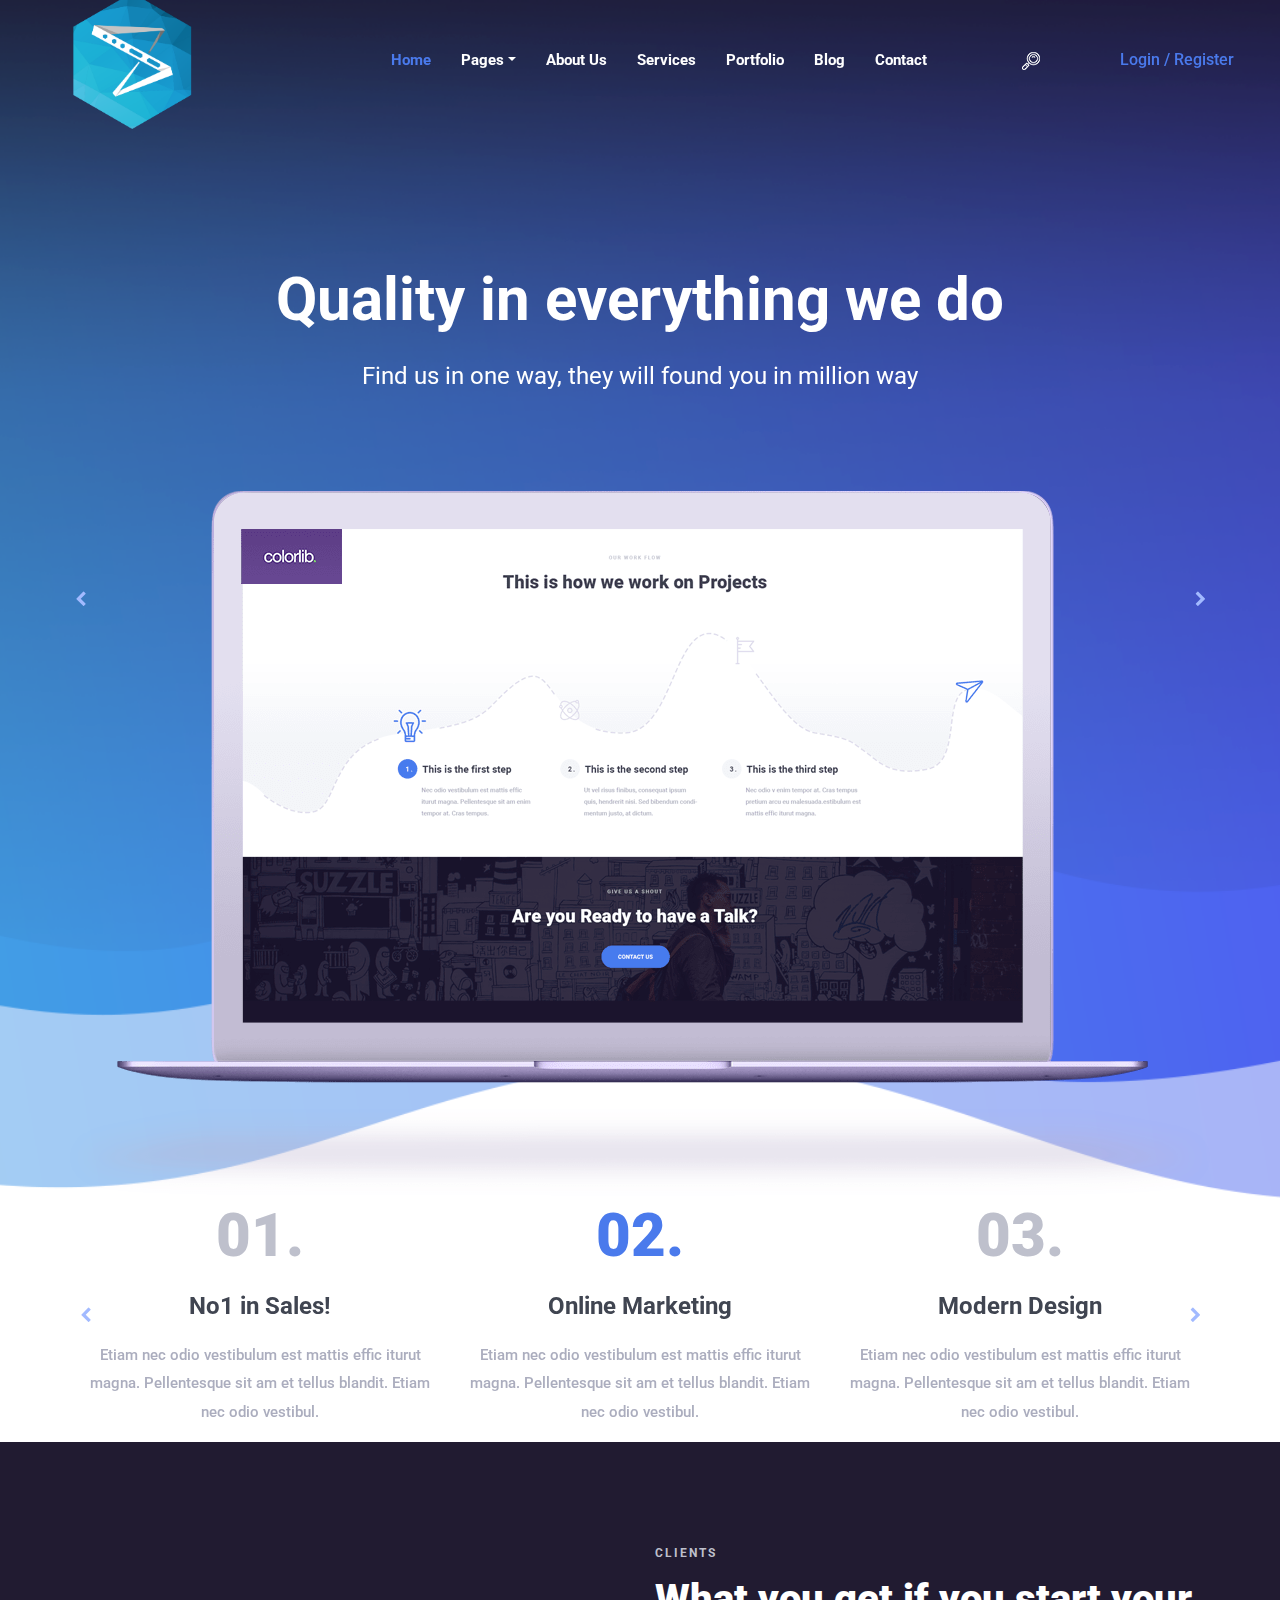
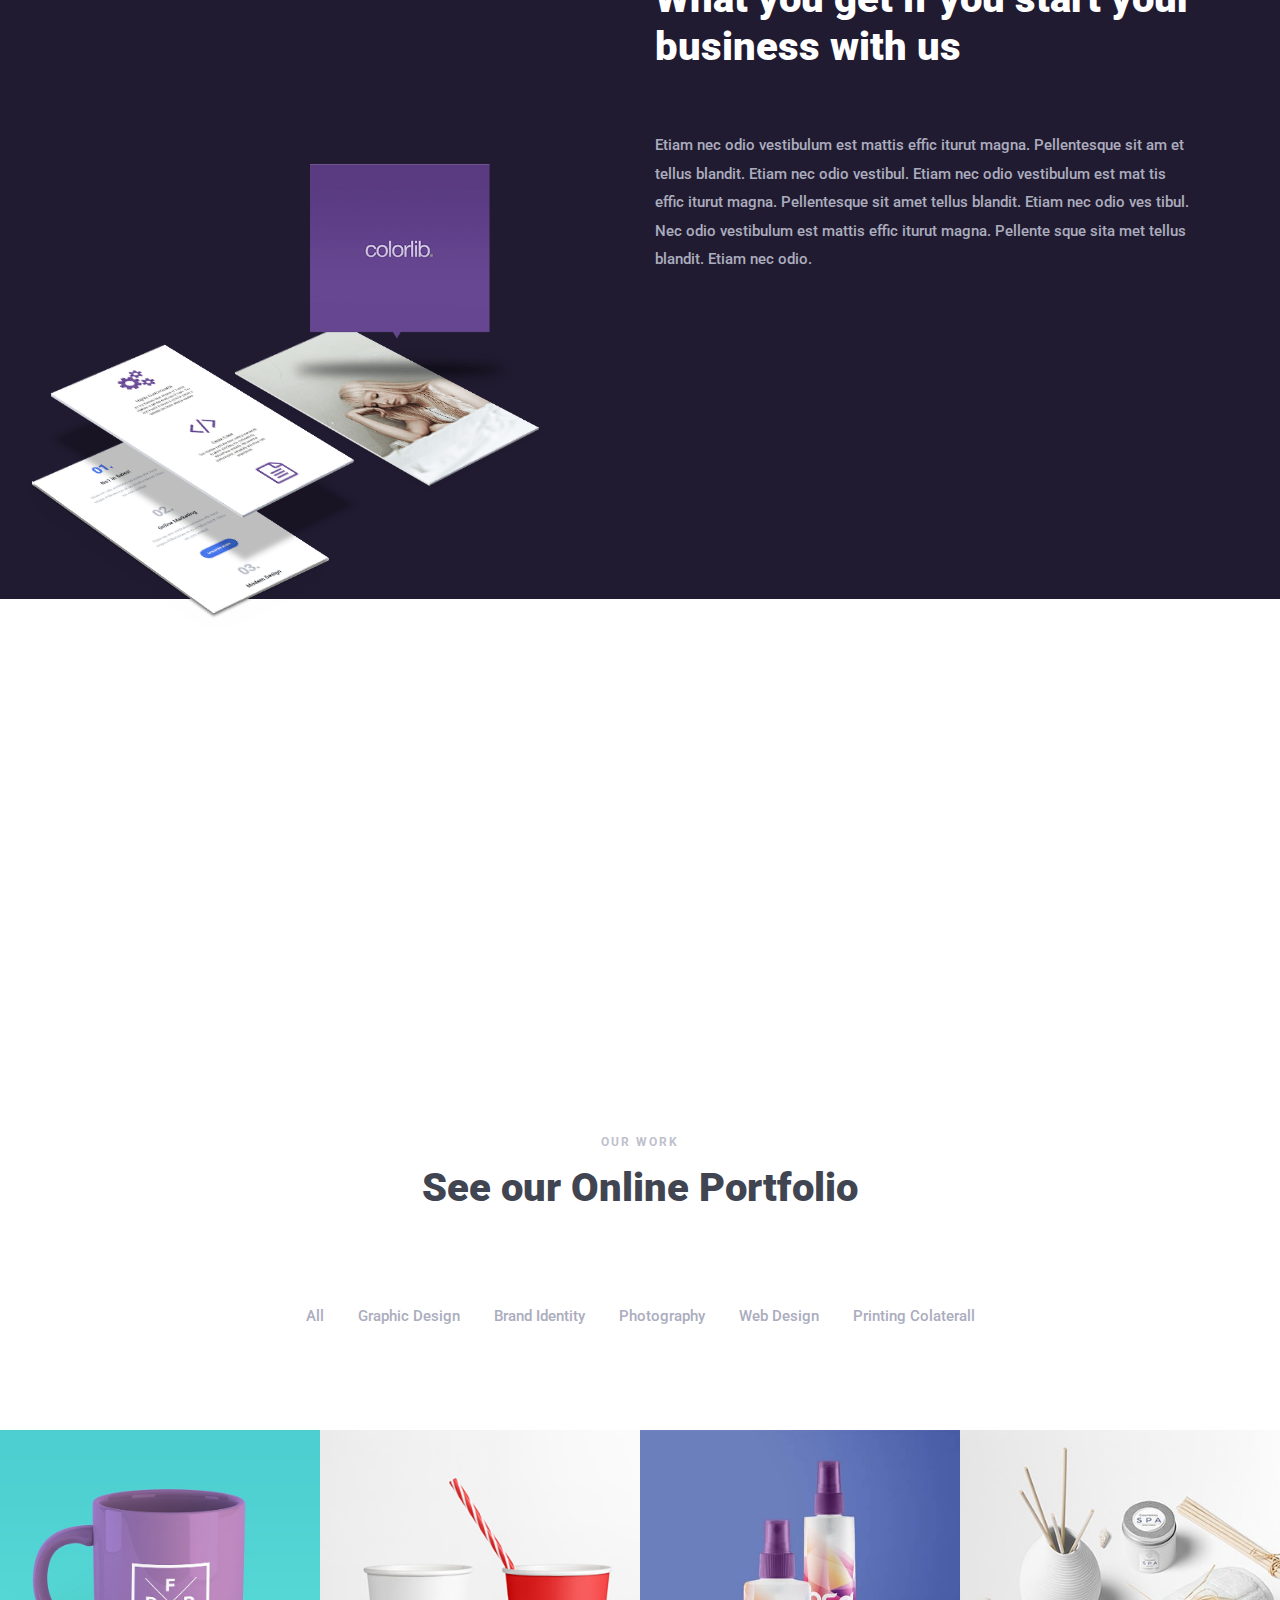
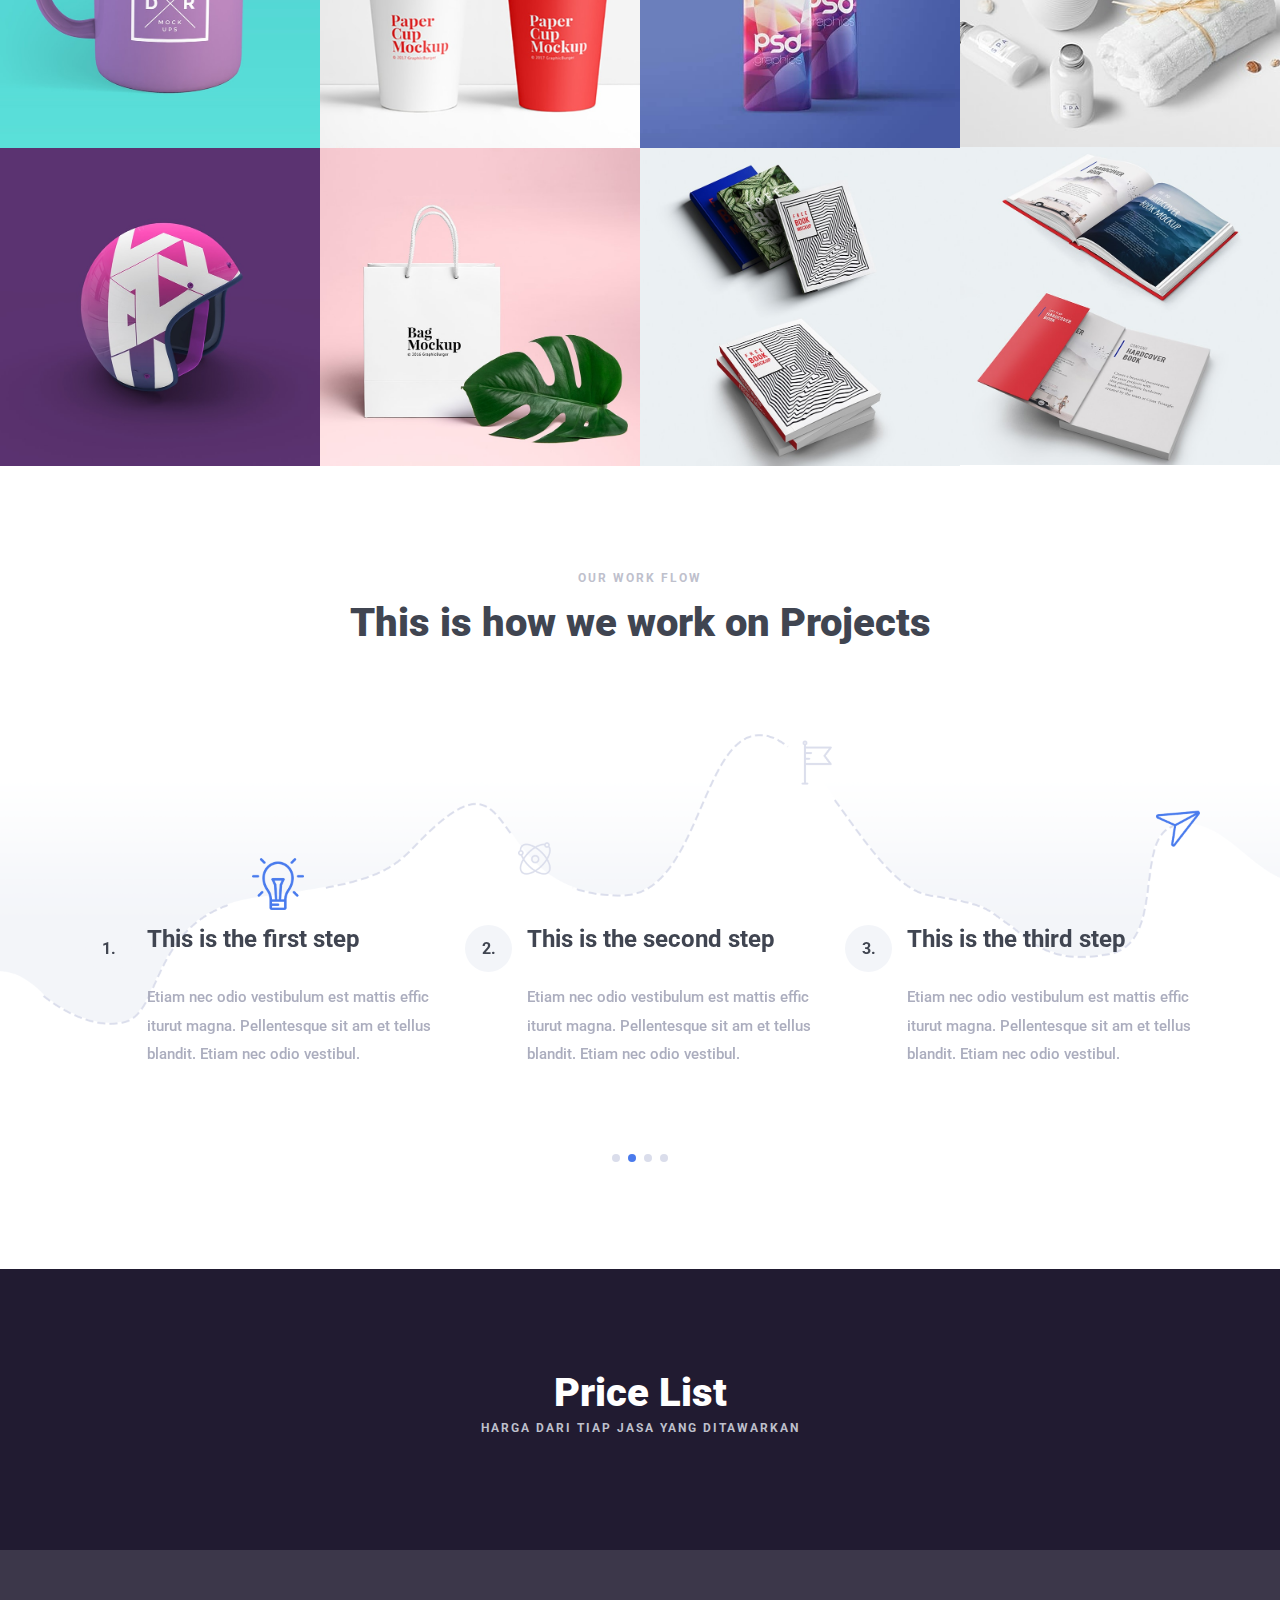
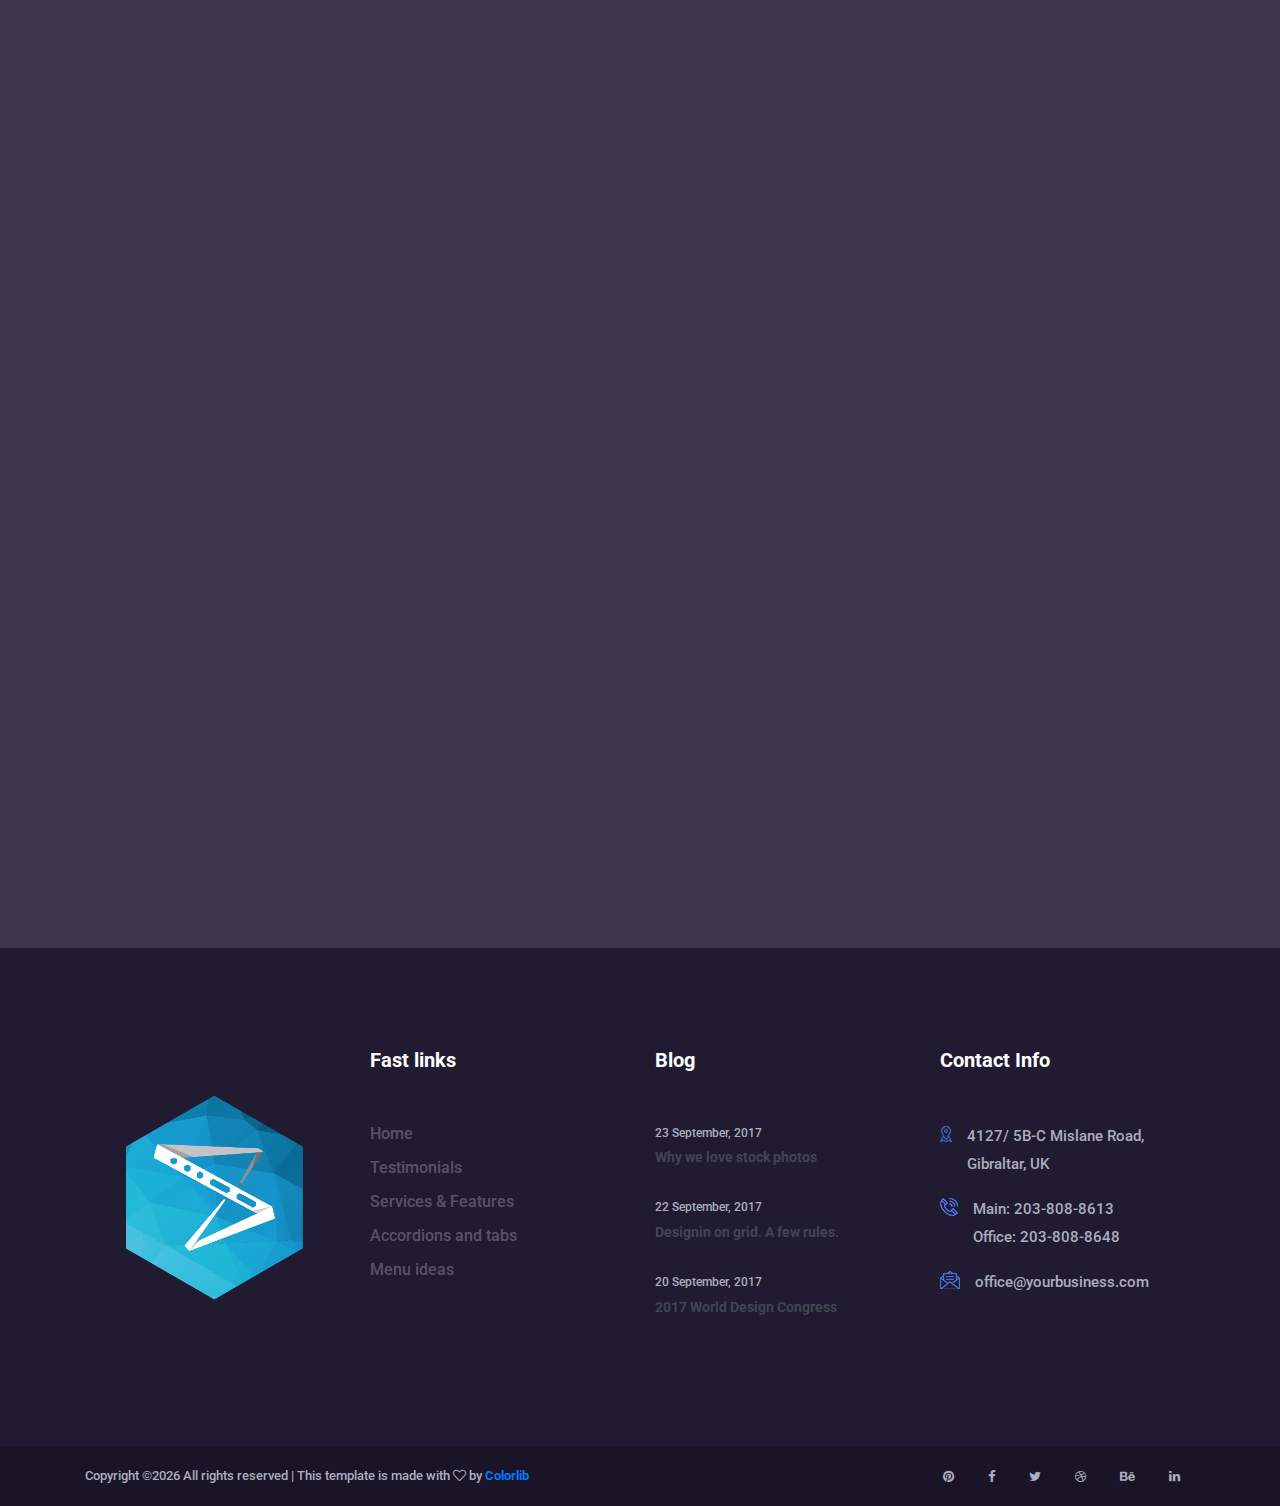
==== index.html @ 447484e6 "tambah gambar team" ====
<!DOCTYPE html>
<html lang="en">

<head>
    <meta charset="UTF-8">
    <meta name="description" content="">
    <meta http-equiv="X-UA-Compatible" content="IE=edge">
    <meta name="viewport" content="width=device-width, initial-scale=1, shrink-to-fit=no">
    <!-- The above 4 meta tags *must* come first in the head; any other head content must come *after* these tags -->

    <!-- Title -->
    <title>BB37 Digital Marketing Agency | Home</title>

    <!-- Favicon -->
    <link rel="icon" href="img/core-img/favicon.png">

    <!-- Core Stylesheet -->
    <link href="style.css" rel="stylesheet">

    <!-- Responsive CSS -->
    <link href="css/responsive.css" rel="stylesheet">

</head>

<body>
    <!-- ***** Preloader Start ***** -->
    <div id="preloader">
        <div class="mosh-preloader"></div>
    </div>

    <!-- ***** Header Area Start ***** -->
    <header class="header_area clearfix">
        <div class="container-fluid h-100">
            <div class="row h-100">
                <!-- Menu Area Start -->
                <div class="col-12 h-100">
                    <div class="menu_area h-100">
                        <nav class="navbar h-100 navbar-expand-lg align-items-center">
                            <!-- Logo -->
                            <a class="navbar-brand" href="index.html"><img src="img/core-img/logo.png" alt="logo" width=170px></a>

                            <!-- Menu Area -->
                            <button class="navbar-toggler" type="button" data-toggle="collapse" data-target="#mosh-navbar" aria-controls="mosh-navbar" aria-expanded="false" aria-label="Toggle navigation"><span class="navbar-toggler-icon"></span></button>

                            <div class="collapse navbar-collapse justify-content-end" id="mosh-navbar">
                                <ul class="navbar-nav animated" id="nav">
                                    <li class="nav-item active"><a class="nav-link" href="index.html">Home</a></li>
                                    <li class="nav-item dropdown">
                                        <a class="nav-link dropdown-toggle" href="#" id="moshDropdown" role="button" data-toggle="dropdown" aria-haspopup="true" aria-expanded="false">Pages</a>
                                        <div class="dropdown-menu" aria-labelledby="moshDropdown">
                                            <a class="dropdown-item" href="index.html">Home</a>
                                            <a class="dropdown-item" href="about.html">About Us</a>
                                            <a class="dropdown-item" href="services.html">Services</a>
                                            <a class="dropdown-item" href="portfolio.html">Portfolio</a>
                                            <a class="dropdown-item" href="blog.html">Blog</a>
                                            <a class="dropdown-item" href="contact.html">Contact</a>
                                            <div class="dropdown-divider"></div>
                                            <a class="dropdown-item" href="elements.html">Elements</a>
                                        </div>
                                    </li>
                                    <li class="nav-item"><a class="nav-link" href="about.html">About Us</a></li>
                                    <li class="nav-item"><a class="nav-link" href="services.html">Services</a></li>
                                    <li class="nav-item"><a class="nav-link" href="portfolio.html">Portfolio</a></li>
                                    <li class="nav-item"><a class="nav-link" href="blog.html">Blog</a></li>
                                    <li class="nav-item"><a class="nav-link" href="contact.html">Contact</a></li>
                                </ul>
                                <!-- Search Form Area Start -->
                                <div class="search-form-area animated">
                                    <form action="#" method="post">
                                        <input type="search" name="search" id="search" placeholder="Type keywords &amp; hit enter">
                                        <button type="submit" class="d-none"><img src="img/core-img/search-icon.png" alt="Search"></button>
                                    </form>
                                </div>
                                <!-- Search btn -->
                                <div class="search-button">
                                    <a href="#" id="search-btn"><img src="img/core-img/search-icon.png" alt="Search"></a>
                                </div>
                                <!-- Login/Register btn -->
                                <div class="login-register-btn">
                                    <a href="#">Login</a>
                                    <a href="#">/ Register</a>
                                </div>
                            </div>
                        </nav>
                    </div>
                </div>
            </div>
        </div>
    </header>
    <!-- ***** Header Area End ***** -->

    <!-- ***** Welcome Area Start ***** -->
    <section class="welcome_area clearfix" id="home" style="background-image: url(img/bg-img/welcome-bg.png)">
        <div class="hero-slides owl-carousel">
            <!-- Single Hero Slides -->
            <div class="single-hero-slide d-flex align-items-end justify-content-center">
                <div class="hero-slide-content text-center">
                    <h2>Quality in everything we do</h2>
                    <h4>Find us in one way, they will found you in million way</h4>
                    <img class="slide-img" src="img/bg-img/device.png" alt="">
                </div>
            </div>
            <!-- Single Hero Slides -->
            <div class="single-hero-slide d-flex align-items-end justify-content-center">
                <div class="hero-slide-content text-center">
                    <h2>Solusi Digital Marketing Anda</h2>
                    <h4>Percayakan Digital Marketing Anda Kepada Kami</h4>
                    <img class="slide-img" src="img/bg-img/device.png" alt="">
                </div>
            </div>
        </div>
    </section>
    <!-- ***** Welcome Area End ***** -->

    <!-- ***** Service Area Start ***** -->
    <section class="mosh-service-area clearfix">
        <div class="container">
            <div class="row">
                <div class="col-12">
                    <div class="mosh-service-slides owl-carousel">
                        <!-- Single Service Area -->
                        <div class="single-service-area text-center">
                            <h2>01. </h2>
                            <h4>No1 in Sales!</h4>
                            <p>Etiam nec odio vestibulum est mattis effic iturut magna. Pellentesque sit am et tellus blandit. Etiam nec odio vestibul.</p>
                        </div>
                        <!-- Single Service Area -->
                        <div class="single-service-area text-center">
                            <h2>02.</h2>
                            <h4>Online Marketing</h4>
                            <p>Etiam nec odio vestibulum est mattis effic iturut magna. Pellentesque sit am et tellus blandit. Etiam nec odio vestibul.</p>
                        </div>
                        <!-- Single Service Area -->
                        <div class="single-service-area text-center">
                            <h2>03.</h2>
                            <h4>Modern Design</h4>
                            <p>Etiam nec odio vestibulum est mattis effic iturut magna. Pellentesque sit am et tellus blandit. Etiam nec odio vestibul.</p>
                        </div>
                        <!-- Single Service Area -->
                        <div class="single-service-area text-center">
                            <h2>04.</h2>
                            <h4>No1 in Sales!</h4>
                            <p>Etiam nec odio vestibulum est mattis effic iturut magna. Pellentesque sit am et tellus blandit. Etiam nec odio vestibul.</p>
                        </div>
                        <!-- Single Service Area -->
                        <div class="single-service-area text-center">
                            <h2>05.</h2>
                            <h4>Online Marketing</h4>
                            <p>Etiam nec odio vestibulum est mattis effic iturut magna. Pellentesque sit am et tellus blandit. Etiam nec odio vestibul.</p>
                        </div>
                        <!-- Single Service Area -->
                        <div class="single-service-area text-center">
                            <h2>06.</h2>
                            <h4>Modern Design</h4>
                            <p>Etiam nec odio vestibulum est mattis effic iturut magna. Pellentesque sit am et tellus blandit. Etiam nec odio vestibul.</p>
                        </div>
                    </div>
                </div>
            </div>
        </div>
    </section>
    <!-- ***** Service Area End ***** -->

   
    <!-- ***** Features Area Start ***** -->
    <section class="mosh-features-area section_padding_100 clearfix">
        <div class="container">
            <div class="row justify-content-end">
                <div class="col-12 col-md-6">
                    <div class="section-heading">
                        <p>clients</p>
                        <h2>What you get if you start your business with us</h2>
                    </div>
                    <div class="features-content">
                        <p>Etiam nec odio vestibulum est mattis effic iturut magna. Pellentesque sit am et tellus blandit. Etiam nec odio vestibul. Etiam nec odio vestibulum est mat tis effic iturut magna. Pellentesque sit amet tellus blandit. Etiam nec odio ves tibul. Nec odio vestibulum est mattis effic iturut magna. Pellente sque sita met tellus blandit. Etiam nec odio.</p>
                        <!-- Progress Bar Content Area -->
                        <div class="features-progress-bar mt-50">
                            <!-- Single Progress Bar -->
                            <div class="single_progress_bar mb-15 wow fadeInUp" data-wow-delay="0.2s">
                                <p>Development</p>
                                <div id="bar1" class="barfiller">
                                    <div class="tipWrap">
                                        <span class="tip"></span>
                                    </div>
                                    <span class="fill" data-percentage="70"></span>
                                </div>
                            </div>
                            <!-- Single Progress Bar -->
                            <div class="single_progress_bar mb-15 wow fadeInUp" data-wow-delay="0.4s">
                                <p>Design</p>
                                <div id="bar2" class="barfiller">
                                    <div class="tipWrap">
                                        <span class="tip"></span>
                                    </div>
                                    <span class="fill" data-percentage="90"></span>
                                </div>
                            </div>
                            <!-- Single Progress Bar -->
                            <div class="single_progress_bar mb-15 wow fadeInUp" data-wow-delay="0.6s">
                                <p>SEO</p>
                                <div id="bar3" class="barfiller">
                                    <div class="tipWrap">
                                        <span class="tip"></span>
                                    </div>
                                    <span class="fill" data-percentage="55"></span>
                                </div>
                            </div>
                        </div>
                    </div>
                </div>
            </div>
        </div>
        <!-- Feature Thumb -->
        <div class="features-img">
            <img src="img/bg-img/features.png" alt="">
        </div>
    </section>
    <!-- ***** Feature Area End ***** -->

    <!-- ***** Service Area Start ***** -->
    <section class="mosh-more-services-area d-sm-flex clearfix">
        <div class="single-more-service-area">
            <div class="more-service-content text-center wow fadeInUp" data-wow-delay=".1s">
                <img src="img/core-img/trophy.png" alt="">
                <h4>No1 in Sales!</h4>
                <p>Nec odio vestibulum est mattis effic iturut magna. Pellentesque sit am.</p>
            </div>
        </div>
        <div class="single-more-service-area">
            <div class="more-service-content text-center wow fadeInUp" data-wow-delay=".4s">
                <img src="img/core-img/edit.png" alt="">
                <h4>Documentation inside</h4>
                <p>Tiam nec odio vestibulum est mattis effic iturut magna. Pellentesque sit am.</p>
            </div>
        </div>
        <div class="single-more-service-area">
            <div class="more-service-content text-center wow fadeInUp" data-wow-delay=".7s">
                <img src="img/core-img/video-camera.png" alt="">
                <h4>Modern Design</h4>
                <p>Etiam nec odio vestibulum est mattis effic iturut magna. Pellentesque sit am.</p>
            </div>
        </div>
        <div class="single-more-service-area">
            <div class="more-service-content text-center wow fadeInUp" data-wow-delay="1s">
                <img src="img/core-img/presentation.png" alt="">
                <h4>Marketing Strategist</h4>
                <p>Etiam nec odio vestibulum est mattis effic iturut magna. Pellentesque sit am.</p>
            </div>
        </div>
    </section>
    <!-- ***** Service Area End ***** -->

    <!-- ***** Portfolio Area Start ***** -->
    <section class="mosh-portfolio-area section_padding_100_0 clearfix">
        <div class="container">
            <div class="row">
                <div class="col-12">
                    <div class="section-heading text-center">
                        <p>Our Work</p>
                        <h2>See our Online Portfolio</h2>
                    </div>
                </div>
            </div>
        </div>

        <div class="mosh-projects-menu">
            <div class="text-center portfolio-menu">
                <p class="active" data-filter="*">All</p>
                <p data-filter=".gd">Graphic Design</p>
                <p data-filter=".bi">Brand Identity</p>
                <p data-filter=".pho">Photography</p>
                <p data-filter=".wd">Web Design</p>
                <p data-filter=".pc">Printing Colaterall</p>
            </div>
        </div>

        <div class="mosh-portfolio">
            <!-- Single gallery Item Start -->
            <div class="single_gallery_item gd">
                <img src="img/portfolio-img/1.jpg" alt="">
                <div class="gallery-hover-overlay d-flex align-items-center justify-content-center">
                    <div class="port-hover-text text-center">
                        <h4>DFR Corp. Branding</h4>
                        <a href="#">Brand Identity</a>
                    </div>
                </div>
            </div>
            <!-- Single gallery Item Start -->
            <div class="single_gallery_item bi">
                <img src="img/portfolio-img/2.jpg" alt="">
                <div class="gallery-hover-overlay d-flex align-items-center justify-content-center">
                    <div class="port-hover-text text-center">
                        <h4>DFR Corp. Branding</h4>
                        <a href="#">Brand Identity</a>
                    </div>
                </div>
            </div>
            <!-- Single gallery Item Start -->
            <div class="single_gallery_item gd bi">
                <img src="img/portfolio-img/3.jpg" alt="">
                <div class="gallery-hover-overlay d-flex align-items-center justify-content-center">
                    <div class="port-hover-text text-center">
                        <h4>DFR Corp. Branding</h4>
                        <a href="#">Brand Identity</a>
                    </div>
                </div>
            </div>
            <!-- Single gallery Item Start -->
            <div class="single_gallery_item pho">
                <img src="img/portfolio-img/4.jpg" alt="">
                <div class="gallery-hover-overlay d-flex align-items-center justify-content-center">
                    <div class="port-hover-text text-center">
                        <h4>DFR Corp. Branding</h4>
                        <a href="#">Brand Identity</a>
                    </div>
                </div>
            </div>
            <!-- Single gallery Item Start -->
            <div class="single_gallery_item pho">
                <img src="img/portfolio-img/5.jpg" alt="">
                <div class="gallery-hover-overlay d-flex align-items-center justify-content-center">
                    <div class="port-hover-text text-center">
                        <h4>DFR Corp. Branding</h4>
                        <a href="#">Brand Identity</a>
                    </div>
                </div>  
            </div>
            <!-- Single gallery Item Start -->
            <div class="single_gallery_item wd pc">
                <img src="img/portfolio-img/6.jpg" alt="">
                <div class="gallery-hover-overlay d-flex align-items-center justify-content-center">
                    <div class="port-hover-text text-center">
                        <h4>DFR Corp. Branding</h4>
                        <a href="#">Brand Identity</a>
                    </div>
                </div>
            </div>
            <!-- Single gallery Item Start -->
            <div class="single_gallery_item wd">
                <img src="img/portfolio-img/7.jpg" alt="">
                <div class="gallery-hover-overlay d-flex align-items-center justify-content-center">
                    <div class="port-hover-text text-center">
                        <h4>DFR Corp. Branding</h4>
                        <a href="#">Brand Identity</a>
                    </div>
                </div>
            </div>
            <!-- Single gallery Item Start -->
            <div class="single_gallery_item pc">
                <img src="img/portfolio-img/8.jpg" alt="">
                <div class="gallery-hover-overlay d-flex align-items-center justify-content-center">
                    <div class="port-hover-text text-center">
                        <h4>DFR Corp. Branding</h4>
                        <a href="#">Brand Identity</a>
                    </div>
                </div>
            </div>
        </div>
    </section>
    <!-- ***** Portfolio Area End ***** -->

    <!-- ***** Workflow Area Start ***** -->
    <section class="mosh-workflow-area section_padding_100_0 clearfix">
        <div class="container">
            <div class="row">
                <div class="col-12">
                    <div class="section-heading text-center mb-0">
                        <p>Our Work Flow</p>
                        <h2>This is how we work on Projects</h2>
                    </div>
                </div>
                
            </div>
        </div>

        <div class="workflow-img">
            <img src="img/core-img/work-progress.png" alt="">
        </div>

        <div class="workflow-slides-area">
            <div class="container">
                <div class="row">
                    <div class="col-12">
                        <div class="mosh-workflow-slides owl-carousel">
                            <!-- Single Service Area -->
                            <div class="single-workflow-area d-flex">
                                <h2>1.</h2>
                                <div class="workflow-content ml-15">
                                    <h4>This is the first step</h4>
                                    <p>Etiam nec odio vestibulum est mattis effic iturut magna. Pellentesque sit am et tellus blandit. Etiam nec odio vestibul.</p>
                                </div>
                            </div>
                            <!-- Single Service Area -->
                            <div class="single-workflow-area d-flex">
                                <h2>2.</h2>
                                <div class="workflow-content ml-15">
                                    <h4>This is the second step</h4>
                                    <p>Etiam nec odio vestibulum est mattis effic iturut magna. Pellentesque sit am et tellus blandit. Etiam nec odio vestibul.</p>
                                </div>
                            </div>
                            <!-- Single Service Area -->
                            <div class="single-workflow-area d-flex">
                                <h2>3.</h2>
                                <div class="workflow-content ml-15">
                                    <h4>This is the third step</h4>
                                    <p>Etiam nec odio vestibulum est mattis effic iturut magna. Pellentesque sit am et tellus blandit. Etiam nec odio vestibul.</p>
                                </div>
                            </div>
                            <!-- Single Service Area -->
                            <div class="single-workflow-area d-flex">
                                <h2>4.</h2>
                                <div class="workflow-content ml-15">
                                    <h4>This is the fourth step</h4>
                                    <p>Etiam nec odio vestibulum est mattis effic iturut magna. Pellentesque sit am et tellus blandit. Etiam nec odio vestibul.</p>
                                </div>
                            </div>
                        </div>
                    </div>
                </div>
            </div>
        </div>
    </section>
    <!-- ***** Service Area End ***** -->

    <!-- ***** Price Area Start ***** -->
    <section class="mosh-features-area section_padding_100 clearfix">
        <div class="container">
            <div class="row">
                <div class="col-12">
                    <div class="section-heading text-center mb-0">
                        <h2>Price List</h2>
                        <p>Harga Dari Tiap Jasa Yang Ditawarkan</p>
                    </div>
                </div>
            </div>
        </div>


        
    </section>
    <!-- ***** Service Area End ***** -->

    <!-- ***** CTA Area Start ***** -->
    <section class="mosh-call-to-action-area bg-img bg-overlay section_padding_100" style="background-image: url(img/bg-img/cta.jpg);">
        <div class="container">
            <div class="row">
                <div class="col-12">
                    <div class="cta-content text-center wow fadeIn" data-wow-delay="0.5s">
                        <br>
                        <div class="features-content">
                            <section class="mosh-team-area section_padding_100">
                                <div class="container">
                                    <div class="row justify-content-center">
                                        <div class="col-12 col-md-10">
                                            <div class="section-heading text-center">                                                
                                                <h2>Meet Our Incredible Team</h2>
                                                <br>
                                                <br>
                                            </div>
                                        </div>
                                    </div>
                        
                                    <div class="row">
                                        <div class="col-12">
                                            <div class="mosh-team-slides owl-carousel">
                                                <!-- Single Team Slide -->
                                                <div class="single-team-slide text-center">
                                                    <!-- Thumbnail -->
                                                    <div class="team-thumbnail">
                                                        <img src="img/bg-img/muss.png" alt="">
                                                    </div>
                                                    <!-- Meta Info -->
                                                    <div class="team-meta-info">
                                                        <h4>Rizky Anugrah</h4>
                                                        <span>CEO Company</span>
                                                        <p>Jembut 1</p>
                                                    </div>
                                                    <!-- Social Info -->
                                                    <div class="team-social-info">
                                                        <a href="#"><i class="fa fa-pinterest" aria-hidden="true"></i></a>
                                                        <a href="#"><i class="fa fa-facebook" aria-hidden="true"></i></a>
                                                        <a href="#"><i class="fa fa-twitter" aria-hidden="true"></i></a>
                                                        <a href="#"><i class="fa fa-dribbble" aria-hidden="true"></i></a>
                                                    </div>
                                                </div>
                                                <!-- Single Team Slide -->
                                                <div class="single-team-slide text-center">
                                                    <!-- Thumbnail -->
                                                    <div class="team-thumbnail">
                                                        <img src="img/bg-img/muss.png" alt="">
                                                    </div>
                                                    <!-- Meta Info -->
                                                    <div class="team-meta-info">
                                                        <h4>Luthfi Nabhan</h4>
                                                        <span>digital designer</span>
                                                        <p>Jembut 2</p>
                                                    </div>
                                                    <!-- Social Info -->
                                                    <div class="team-social-info">
                                                        <a href="#"><i class="fa fa-pinterest" aria-hidden="true"></i></a>
                                                        <a href="#"><i class="fa fa-facebook" aria-hidden="true"></i></a>
                                                        <a href="#"><i class="fa fa-twitter" aria-hidden="true"></i></a>
                                                        <a href="#"><i class="fa fa-dribbble" aria-hidden="true"></i></a>
                                                    </div>
                                                </div>
                                                <!-- Single Team Slide -->
                                                <div class="single-team-slide text-center">
                                                    <!-- Thumbnail -->
                                                    <div class="team-thumbnail">
                                                        <img src="img/bg-img/muss.png" alt="">
                                                    </div>
                                                    <!-- Meta Info -->
                                                    <div class="team-meta-info">
                                                        <h4>Andika Hero P</h4>
                                                        <span>Developer</span>
                                                        <p>Jembut 3</p>
                                                    </div>
                                                    <!-- Social Info -->
                                                    <div class="team-social-info">
                                                        <a href="#"><i class="fa fa-pinterest" aria-hidden="true"></i></a>
                                                        <a href="#"><i class="fa fa-facebook" aria-hidden="true"></i></a>
                                                        <a href="#"><i class="fa fa-twitter" aria-hidden="true"></i></a>
                                                        <a href="#"><i class="fa fa-dribbble" aria-hidden="true"></i></a>
                                                    </div>
                                                </div>
                                                <!-- Single Team Slide -->
                                                <div class="single-team-slide text-center">
                                                    <!-- Thumbnail -->
                                                    <div class="team-thumbnail">
                                                        <img src="img/bg-img/muss.png" alt="">
                                                    </div>
                                                    <!-- Meta Info -->
                                                    <div class="team-meta-info">
                                                        <h4>Aldia Rahman M</h4>
                                                        <span>digital designer</span>
                                                        <p>Jembut 4</p>
                                                    </div>
                                                    <!-- Social Info -->
                                                    <div class="team-social-info">
                                                        <a href="#"><i class="fa fa-pinterest" aria-hidden="true"></i></a>
                                                        <a href="#"><i class="fa fa-facebook" aria-hidden="true"></i></a>
                                                        <a href="#"><i class="fa fa-twitter" aria-hidden="true"></i></a>
                                                        <a href="#"><i class="fa fa-dribbble" aria-hidden="true"></i></a>
                                                    </div>
                                                </div>
                                            </div>
                                        </div>
                                    </div>
                                </div>
                            </section>
                            
                        </div>

                    </div>
                </div>
            </div>
        </div>
    </section>
    <!-- ***** CTA Area End ***** -->

    <!-- ***** Footer Area Start ***** -->
    <footer class="footer-area clearfix">
        <!-- Top Fotter Area -->
        <div class="top-footer-area section_padding_100_0">
            <div class="container">
                <div class="row">
                    <div class="col-12 col-sm-6 col-lg-3">
                        <div class="single-footer-widget mb-100">
                            <a href="#" class="mb-50 d-block"><img src="img/core-img/logo.png" alt=""></a>
                        </div>
                    </div>
                    <div class="col-12 col-sm-6 col-lg-3">
                        <div class="single-footer-widget mb-100">
                            <h5>Fast links</h5>
                            <ul>
                                <li><a href="#">Home</a></li>
                                <li><a href="#">Testimonials</a></li>
                                <li><a href="#">Services &amp; Features</a></li>
                                <li><a href="#">Accordions and tabs</a></li>
                                <li><a href="#">Menu ideas</a></li>
                            </ul>
                        </div>
                    </div>
                    <div class="col-12 col-sm-6 col-lg-3">
                        <div class="single-footer-widget mb-100">
                            <h5>Blog</h5>
                            <div class="footer-single--blog-post">
                                <a href="#" class="blog-post-date">
                                    <p>23 September, 2017</p>
                                </a>
                                <a href="#" class="blog-post-title">
                                    <h6>Why we love stock photos</h6>
                                </a>
                            </div>
                            <div class="footer-single--blog-post">
                                <a href="#" class="blog-post-date">
                                    <p>22 September, 2017</p>
                                </a>
                                <a href="#" class="blog-post-title">
                                    <h6>Designin on grid. A few rules. </h6>
                                </a>
                            </div>
                            <div class="footer-single--blog-post">
                                <a href="#" class="blog-post-date">
                                    <p>20 September, 2017</p>
                                </a>
                                <a href="#" class="blog-post-title">
                                    <h6>2017 World Design Congress</h6>
                                </a>
                            </div>
                        </div>
                    </div>
                    <div class="col-12 col-sm-6 col-lg-3">
                        <div class="single-footer-widget mb-100">
                            <h5>Contact Info</h5>
                            <div class="footer-single-contact-info d-flex">
                                <div class="contact-icon">
                                    <img src="img/core-img/map.png" alt="">
                                </div>
                                <p>4127/ 5B-C Mislane Road, Gibraltar, UK</p>
                            </div>
                            <div class="footer-single-contact-info d-flex">
                                <div class="contact-icon">
                                    <img src="img/core-img/call.png" alt="">
                                </div>
                                <p>Main: 203-808-8613 <br> Office: 203-808-8648</p>
                            </div>
                            <div class="footer-single-contact-info d-flex">
                                <div class="contact-icon">
                                    <img src="img/core-img/message.png" alt="">
                                </div>
                                <p>office@yourbusiness.com</p>
                            </div>
                        </div>
                    </div>
                </div>
            </div>
        </div>
        <!-- Fotter Bottom Area -->
        <div class="footer-bottom-area">
            <div class="container h-100">
                <div class="row h-100">
                    <div class="col-12 h-100">
                        <div class="footer-bottom-content h-100 d-md-flex justify-content-between align-items-center">
                            <div class="copyright-text">
                                <p><!-- Link back to Colorlib can't be removed. Template is licensed under CC BY 3.0. -->
Copyright &copy;<script>document.write(new Date().getFullYear());</script> All rights reserved | This template is made with <i class="fa fa-heart-o" aria-hidden="true"></i> by <a href="https://colorlib.com" target="_blank">Colorlib</a>
<!-- Link back to Colorlib can't be removed. Template is licensed under CC BY 3.0. -->
</p>
                            </div>
                            <div class="footer-social-info">
                                <a href="#"><i class="fa fa-pinterest" aria-hidden="true"></i></a>
                                <a href="#"><i class="fa fa-facebook" aria-hidden="true"></i></a>
                                <a href="#"><i class="fa fa-twitter" aria-hidden="true"></i></a>
                                <a href="#"><i class="fa fa-dribbble" aria-hidden="true"></i></a>
                                <a href="#"><i class="fa fa-behance" aria-hidden="true"></i></a>
                                <a href="#"><i class="fa fa-linkedin" aria-hidden="true"></i></a>
                            </div>
                        </div>
                    </div>
                </div>
            </div>
        </div>
    </footer>
    <!-- ***** Footer Area End ***** -->

    <!-- jQuery-2.2.4 js -->
    <script src="js/jquery-2.2.4.min.js"></script>
    <!-- Popper js -->
    <script src="js/popper.min.js"></script>
    <!-- Bootstrap js -->
    <script src="js/bootstrap.min.js"></script>
    <!-- All Plugins js -->
    <script src="js/plugins.js"></script>
    <!-- Active js -->
    <script src="js/active.js"></script>
</body>

</html>
---- style.css ----
/* [Master Stylesheet] */

/* ------------------------------------------------
:: Template Name: Mosh - Creative Business Template
:: Template Author: Colorlib
:: Template Author URI: https://colorlib.com
:: Description: Mosh - is a Creative Business Template. It's very clean, creative & beautiful. It's super responsive & ultra light.
:: Tags: Colorlib, App Landing, Apps, Responsive App Landing, Bootstrap 4, Free Theme, Free HTML Template, HTML5 Template etc.
:: Version: v1.0.0
:: Created: 01/02/2018
------------------------------------------------ */

@import url('https://fonts.googleapis.com/css?family=Roboto:400,500,700,900');

@import 'css/bootstrap.min.css';
@import 'css/owl.carousel.min.css';
@import 'css/animate.css';
@import 'css/magnific-popup.css';
@import 'css/font-awesome.min.css';

/* --------------------------
:: 1.0 Base CSS Start
-------------------------- */

* {
    margin: 0;
    padding: 0;
}

body,
html {
    font-family: 'Roboto', sans-serif;
    overflow:   scroll;
}

::-webkit-scrollbar {
    width: 0px;
    background: transparent; /* make scrollbar transparent */
}

h1,
h2,
h3,
h4,
h5,
h6 {
    font-family: 'Roboto', sans-serif;
    font-weight: 700;
    color: #404551;
    line-height: 1.2;
}

a,
a:hover,
a:focus,
a:active {
    font-weight: 700;
    text-decoration: none;
    -webkit-transition-duration: 500ms;
    transition-duration: 500ms;
}

li {
    list-style: none;
}

p {
    font-family: 'Roboto', sans-serif;
    color: #abadbe;
    font-size: 15px;
    font-weight: 500;
    margin-top: 0;
    line-height: 1.9;
}

ul,
ol {
    margin: 0;
    padding: 0;
}

img {
    max-width: 100%;
    height: auto;
}

.section_padding_100 {
    padding-top: 100px;
    padding-bottom: 100px;
}

.section_padding_100_0 {
    padding-top: 100px;
    padding-bottom: 0;
}

.section_padding_100_50 {
    padding-top: 100px;
    padding-bottom: 50px;
}

.section_padding_100_70 {
    padding-top: 100px;
    padding-bottom: 70px;
}

.section_padding_50 {
    padding-top: 50px;
    padding-bottom: 50px;
}

.section_padding_50_20 {
    padding-top: 50px;
    padding-bottom: 20px;
}

.section_padding_150 {
    padding-top: 150px;
    padding-bottom: 150px;
}

.section_padding_200 {
    padding-top: 200px;
    padding-bottom: 200px;
}

.section_padding_0_100 {
    padding-top: 0;
    padding-bottom: 100px;
}

.section_padding_70 {
    padding-top: 70px;
    padding-bottom: 70px;
}

.section_padding_0_50 {
    padding-top: 0;
    padding-bottom: 50px;
}

.mt-15 {
    margin-top: 15px;
}

.mt-30 {
    margin-top: 30px;
}

.mt-40 {
    margin-top: 40px;
}

.mt-50 {
    margin-top: 50px;
}

.mt-100 {
    margin-top: 100px;
}

.mt-150 {
    margin-top: 150px;
}

.mr-15 {
    margin-right: 15px;
}

.mr-30 {
    margin-right: 30px;
}

.mr-50 {
    margin-right: 50px;
}

.mr-100 {
    margin-right: 100px;
}

.mb-15 {
    margin-bottom: 15px;
}

.mb-30 {
    margin-bottom: 30px;
}

.mb-50 {
    margin-bottom: 50px;
}

.mb-100 {
    margin-bottom: 100px;
}

.ml-15 {
    margin-left: 15px;
}

.ml-30 {
    margin-left: 30px;
}

.ml-50 {
    margin-left: 50px;
}

.ml-100 {
    margin-left: 100px;
}

#preloader {
    overflow: hidden;
    background-color: #211b31;
    height: 100%;
    left: 0;
    position: fixed;
    top: 0;
    width: 100%;
    z-index: 999999;
}

.mosh-preloader {
    overflow: hidden;
    -webkit-animation: 3000ms linear 0s normal none infinite running mosh-preloader;
    animation: 3000ms linear 0s normal none infinite running mosh-preloader;
    background-color: transparent;
    border-color: #f1f2f3 #f1f2f3 #4a7aec;
    border-radius: 50%;
    border-style: solid;
    border-width: 4px;
    height: 50px;
    left: calc(50% - 25px);
    position: relative;
    top: calc(50% - 25px);
    width: 50px;
    z-index: 9;
}

@-webkit-keyframes mosh-preloader {
    0% {
        -webkit-transform: rotate(0deg);
        transform: rotate(0deg);
    }
    100% {
        -webkit-transform: rotate(360deg);
        transform: rotate(360deg);
    }
}

@keyframes mosh-preloader {
    0% {
        -webkit-transform: rotate(0deg);
        transform: rotate(0deg);
    }
    100% {
        -webkit-transform: rotate(360deg);
        transform: rotate(360deg);
    }
}

#scrollUp {
    bottom: 0;
    font-size: 24px;
    right: 30px;
    width: 40px;
    background: #4a7aec;
    color: #fff;
    text-align: center;
    height: 40px;
    line-height: 38px;
    border-radius: 0;
    box-shadow: 2px 10px 8px rgba(0, 0, 0, 0.15);
}

.mosh-table {
    display: table;
    height: 100%;
    left: 0;
    position: relative;
    top: 0;
    width: 100%;
    z-index: 2;
}

.mosh-table-cell {
    display: table-cell;
    vertical-align: middle;
}

.section-heading {
    margin-bottom: 100px;
}

.section-heading > p {
    font-weight: 700;
    color: #bec0cc;
    font-size: 12px;
    margin-bottom: 10px;
    text-transform: uppercase;
    letter-spacing: 2px;
}

.section-heading > h2 {
    font-size: 40px;
    margin: 0;
    font-weight: 900;
}

.section-heading > h5 {
    font-size: 22px;
    color: #abadbe;
    line-height: 1.8;
    font-weight: 500;
}

.mosh-btn {
    background-color: #4a7aec;
    min-width: 150px;
    height: 54px;
    padding: 0 30px;
    border-radius: 70px;
    color: #fff;
    font-size: 14px;
    line-height: 54px;
    font-weight: 700;
    text-transform: uppercase;
    -webkit-transition-duration: 500ms;
    transition-duration: 500ms;
}

.mosh-btn:hover {
    background-color: #1a3c8d;
    color: #fff;
}

.bg-overlay,
.bg-overlay-white {
    position: relative;
    z-index: 1;
}

.bg-overlay:after,
.bg-overlay-white:after {
    background-color: rgba(33, 27, 49, 0.88);
    width: 100%;
    height: 100%;
    top: 0;
    left: 0;
    content: '';
    z-index: -1;
    position: absolute;
}

.bg-overlay-white:after {
    background-color: rgba(231, 235, 246, 0.89);
}

.bg-img {
    background-position: center center;
    background-repeat: no-repeat;
    background-size: cover;
}

/* --------------------------
:: 2.0 Header Area CSS
-------------------------- */

.header_area {
    left: 0;
    position: absolute;
    width: 100%;
    z-index: 999;
    top: 0;
    padding: 0 15px;
    height: 120px;
    background-color: transparent;
    -webkit-transition-duration: 700ms;
    transition-duration: 700ms;
}

.menu_area {
    position: relative;
    z-index: 2;
}

.menu_area #nav .nav-link {
    color: #fff;
    display: block;
    font-size: 15px;
    -webkit-transition-duration: 500ms;
    transition-duration: 500ms;
    padding: 0 15px;
}

.menu_area .dropdown-menu.show {
    border: none;
    box-shadow: 3px 5px 12px rgba(0, 0, 0, 0.15);
}

.menu_area .dropdown-item {
    font-size: 14px;
    font-weight: 700;
    color: #9597a6;
}

.menu_area #nav .nav-link:hover,
.menu_area #nav .nav-item.active .nav-link,
.menu_area .dropdown-item:hover {
    color: #4a7aec;
}

.login-register-btn a {
    color: #4a7aec;
    display: inline-block;
    font-weight: 500;
}

.login-register-btn a:hover {
    color: #fff;
}

.search-button > a {
    margin: 0 80px;
}

.navbar-nav {
    -webkit-transition-duration: 500ms;
    transition-duration: 500ms;
}

/* Search Form CSS */

.search-form-area {
    width: auto;
    height: 50px;
    display: none;
    -webkit-transition-duration: 500ms;
    transition-duration: 500ms;
}

.search-form-open .search-form-area {
    display: block !important;
}

.search-form-open .navbar-nav {
    display: none !important;
}

.search-form-area #search {
    width: 550px;
    height: 50px;
    border-radius: 10px;
    border: 2px solid rgba(255, 255, 255, 0.7);
    padding: 0 30px;
    color: #fff !important;
    font-size: 14px;
    background-color: transparent;
    -webkit-transition-duration: 500ms;
    transition-duration: 500ms;
}

/* Sticky CSS */

.header_area.sticky {
    background-color: #25499f;
    box-shadow: 0 6px 20px rgba(0, 0, 0, 0.15);
    height: 80px;
    position: fixed;
    top: 0;
    z-index: 999;
}

/* --------------------------
:: 3.0 Welcome Area CSS
-------------------------- */

.welcome_area {
    position: relative;
    z-index: 2;
    height: 1200px;
    background-repeat: no-repeat;
    background-size: cover;
    background-position: center center;
}

.hero-slides {
    position: relative;
    z-index: 2;
}

.single-hero-slide {
    height: 1200px;
    width: 100%;
    position: relative;
    z-index: 1;
}

.hero-slide-content h2 {
    font-size: 60px;
    color: #fff;
    line-height: 1.8;
}

.hero-slide-content h4 {
    color: #fff;
    font-weight: 400;
    margin-bottom: 0;
}

.hero-slide-content .slide-img {
    color: #fff;
    margin-top: 100px;
    font-weight: 400;
}

.hero-slides .owl-prev,
.hero-slides .owl-next {
    position: absolute;
    width: 60px;
    height: 60px;
    background-color: transparent;
    line-height: 60px;
    text-align: center;
    top: 50%;
    margin-top: -30px;
    left: 50px;
    border-radius: 50%;
    color: #a2baff;
    -webkit-transition-duration: 500ms;
    transition-duration: 500ms;
}

.hero-slides .owl-next {
    left: auto;
    right: 50px;
}

.hero-slides .owl-prev:hover,
.hero-slides .owl-next:hover {
    background-color: #4a7aec;
}

/* -------------------------
:: 4.0 Service Area
------------------------- */

.mosh-service-slides {
    position: relative;
    z-index: 1;
}

.single-service-area h2 {
    font-size: 60px;
    font-weight: 900;
    margin-bottom: 20px;
    -webkit-transition-duration: 500ms;
    transition-duration: 500ms;
    color: #bec0cc;
}

.mosh-service-slides .center .single-service-area h2,
.single-service-area:hover h2 {
    color: #4a7aec;
}

.single-service-area h4 {
    margin-bottom: 20px;
}

.mosh-service-slides .owl-prev,
.mosh-service-slides .owl-next {
    position: absolute;
    width: 50px;
    height: 50px;
    background-color: transparent;
    line-height: 50px;
    text-align: center;
    top: 50%;
    margin-top: -30px;
    left: -25px;
    border-radius: 50%;
    color: #a2baff;
    -webkit-transition-duration: 500ms;
    transition-duration: 500ms;
}

.mosh-service-slides .owl-next {
    left: auto;
    right: -25px;
}

/* -------------------------
:: 5.0 Clients Area
------------------------- */

.clients-logo-area > a > img {
    max-width: 170px;
    height: auto;
}

/* -------------------------
:: 6.0 Features Area
------------------------- */

.mosh-features-area {
    background-color: #211b31;
    position: relative;
    z-index: 1;
}

.features-img > img {
    width: 40%;
    position: absolute;
    bottom: -30px;
    left: 30px;
    z-index: 9;
}

.mosh-features-area .section-heading {
    margin-bottom: 60px;
}

.mosh-features-area .section-heading h2 {
    color: #fff;
}

.barfiller {
    background: #f4f4f4;
    border: none;
    border-radius: 0;
    box-shadow: none;
    height: 5px;
    margin-bottom: 5px;
    position: relative;
    width: 100%;
}

.barfiller .fill {
    display: block;
    position: relative;
    width: 0px;
    height: 100%;
    background: #4a7aec;
    z-index: 1;
}

.barfiller .tipWrap {
    display: none;
}

.barfiller .tip {
    margin-top: -35px;
    padding: 2px 4px;
    font-size: 15px;
    color: #4a7aec;
    left: 0px;
    position: absolute;
    z-index: 2;
    background: transparent;
    font-weight: 500;
}

.barfiller .tip:after {
    display: none;
}

.single_progress_bar p {
    margin-bottom: 10px;
}

/* -------------------------
:: 7.0 More Service Area
------------------------- */

.single-more-service-area {
    -webkit-box-flex: 0;
    -ms-flex: 0 0 25%;
    flex: 0 0 25%;
    max-width: 25%;
    padding: 100px 20px;
    position: relative;
    z-index: 1;
    -webkit-transition-duration: 750ms;
    transition-duration: 750ms;
}

.single-more-service-area:hover {
    box-shadow: 0 10px 20px 10px rgba(0, 0, 0, 0.1);
}

.more-service-content > img {
    margin-bottom: 40px;
}

.more-service-content > h4 {
    margin-bottom: 30px;
    text-transform: capitalize;
}

/* -------------------------
:: 8.0 Portfolio Area
------------------------- */

.portfolio-menu {
    margin-bottom: 100px;
    margin-top: -10px;
}

.portfolio-menu > p {
    display: inline-block;
    padding: 0 15px;
    cursor: pointer;
    -webkit-transition-duration: 500ms;
    transition-duration: 500ms;
    margin-bottom: 0;
}

.portfolio-menu > p:hover {
    color: #4a7aec;
}

.single_gallery_item {
    width: 25%;
    display: inline-block;
    float: left;
    z-index: 3;
    position: relative;
    overflow: hidden
}

.single_gallery_item > img {
    width: 100%;
    -webkit-transition-duration: 500ms;
    transition-duration: 500ms;
}

.single_gallery_item:hover > img {
    -webkit-transform: scale(1.1);
    transform: scale(1.1);
    filter: url('data:image/svg+xml;charset=utf-8,<svg xmlns="http://www.w3.org/2000/svg"><filter id="filter"><feGaussianBlur stdDeviation="8" /></filter></svg>#filter');
    -webkit-filter: blur(8px);
    filter: blur(8px);
    filter: progid:DXImageTransform.Microsoft.Blur(pixelradius=8);
}

.gallery-hover-overlay {
    position: absolute;
    width: 100%;
    height: 100%;
    z-index: 9;
    left: 0;
    top: 0;
    background-color: rgba(74, 122, 236, 0.85);
    opacity: 0;
    -ms-filter: "progid:DXImageTransform.Microsoft.Alpha(Opacity=0)";
    -webkit-transition-duration: 500ms;
    transition-duration: 500ms;
}

.single_gallery_item:hover .gallery-hover-overlay {
    opacity: 1;
    -ms-filter: "progid:DXImageTransform.Microsoft.Alpha(Opacity=100)"
}

.port-hover-text h4 {
    color: #fff;
    margin-bottom: 10px;
}

.port-hover-text > a {
    color: #fff;
    font-size: 15px;
}

/* -------------------------
:: 9.0 Workflow Area
------------------------- */

.workflow-img {
    position: relative;
    z-index: -10;
    background-position: center center;
    background-size: cover;
    background-repeat: no-repeat;
}

.single-workflow-area > h2 {
    font-size: 16px;
    -webkit-box-flex: 0;
    -ms-flex: 0 0 47px;
    flex: 0 0 47px;
    width: 47px!important;
    height: 47px!important;
    text-align: center;
    background-color: #f3f5f9;
    line-height: 47px;
    border-radius: 50%;
    -webkit-transition-duration: 500ms;
    transition-duration: 500ms;
}

.workflow-content h4 {
    margin-bottom: 30px;
}

.single-workflow-area:hover h2 {
    background-color: #4a7aec;
    color: #fff;
}

.workflow-slides-area {
    position: relative;
    z-index: 99;
    top: -100px;
}

.mosh-workflow-slides .owl-dots {
    margin-top: 60px;
    text-align: center;
}

.mosh-workflow-slides .owl-dot {
    background-color: #daddeb;
    width: 8px;
    height: 8px;
    border-radius: 50%;
    margin: 0 4px;
    display: inline-block;
}

.mosh-workflow-slides .owl-dot.active {
    background-color: #4a7aec;
}

/* -------------------------
:: 10.0 CTA Area
------------------------- */

.mosh-call-to-action-area {
    position: relative;
    z-index: 1;
    background-attachment: fixed;
}

.cta-content .section-heading {
    margin-bottom: 0;
}

.cta-content .section-heading h2 {
    margin-bottom: 40px;
    color: #fff;
    font-size: 44px;
}

/* -------------------------
:: 11.0 FAQ Area
------------------------- */

.panel {
    background-color: #fff;
    border: 0 solid transparent;
    border-radius: 4px;
    box-shadow: 0 0 0 transparent;
    margin-bottom: 15px;
}

.single-accordion:last-of-type {
    margin-bottom: 0px;
}

.single-accordion h6 a {
    background-color: #4a7aec;
    border-radius: 0;
    color: #fff;
    display: block;
    margin: 0;
    font-weight: 400;
    padding: 15px 15px 15px 60px;
    position: relative;
    font-size: 15px;
    text-transform: capitalize;
}

.single-accordion h6 a.collapsed {
    background-color: #4a7aec;
    color: #fff;
}

.single-accordion h6 a span {
    font-size: 10px;
    position: absolute;
    left: 20px;
    text-align: center;
    top: 17px;
}

.single-accordion h6 a.collapsed span.accor-close {
    opacity: 0;
    -ms-filter: "progid:DXImageTransform.Microsoft.Alpha(Opacity=0)";
    filter: alpha(opacity=0);
}

span.accor-open {
    opacity: 0;
    -ms-filter: "progid:DXImageTransform.Microsoft.Alpha(Opacity=0)";
    filter: alpha(opacity=0);
}

.single-accordion h6 a.collapsed span.accor-open {
    opacity: 1;
    -ms-filter: "progid:DXImageTransform.Microsoft.Alpha(Opacity=100)";
    filter: alpha(opacity=100);
}

.single-accordion h6 {
    margin-bottom: 0;
    text-transform: uppercase;
}

.single-accordion .accordion-content {
    border-top: 0 solid transparent;
    box-shadow: none;
}

.single-accordion .accordion-content p {
    padding: 10px 15px 0;
    margin-bottom: 10px;
}

/* --------------------------
:: 12.0 Footer Area CSS
-------------------------- */

.footer-area {
    position: relative;
    z-index: 1;
    background-color: #211b31;
}

.single-footer-widget h5 {
    color: #fff;
    margin-bottom: 50px;
}

.single-footer-widget ul > li > a {
    color: rgba(226, 219, 243, 0.30);
    margin-bottom: 10px!important;
    display: block;
    font-weight: 500;
}

.single-footer-widget ul > li > a:last-child {
    margin-bottom: 0;
}

.single-footer-widget ul > li > a:hover {
    color: #ffffff;
}

.copyright-text > p {
    margin-bottom: 0;
    font-size: 13px;
}

.footer-social-info > a {
    color: #abadbe;
    padding: 0 15px;
    display: inline-block;
    font-size: 13px;
}

.footer-social-info > a:hover {
    color: #fff;
}

.footer-single--blog-post {
    margin-bottom: 30px;
}

.footer-single--blog-post:last-child {
    margin-bottom: 0;
}

.footer-single--blog-post .blog-post-date > p {
    font-size: 12px;
    margin-bottom: 5px;
    -webkit-transition-duration: 500ms;
    transition-duration: 500ms;
}

.footer-single--blog-post .blog-post-title > h6 {
    font-size: 14px;
    margin-bottom: 0;
    -webkit-transition-duration: 500ms;
    transition-duration: 500ms;
}

.footer-single--blog-post .blog-post-date > p:hover,
.footer-single--blog-post .blog-post-title > h6:hover {
    color: #4a7aec;
}

.footer-single-contact-info .contact-icon {
    margin-right: 15px;
}

.footer-bottom-area {
    background-color: #191426;
    height: 60px;
}

/* --------------------
:: 13.0 Breadcumb CSS
-------------------- */

.mosh-breadcumb-area {
    height: 500px;
    width: 100%;
    position: relative;
    z-index: 1;
}

.bradcumbContent h2 {
    color: #fff;
    font-size: 60px;
}

.bradcumbContent .breadcrumb {
    padding: 0;
    background-color: transparent;
    border-radius: 0;
    margin-top: 10px;
}

.bradcumbContent .breadcrumb-item a,
.bradcumbContent .breadcrumb-item {
    color: #fff;
    font-size: 12px;
    font-weight: 700;
    letter-spacing: 1px;
    text-transform: uppercase;
}

/* -----------------------
:: 14.0 About Us CSS
----------------------- */

.few-words-from-ceo {
    overflow-x: hidden;
}

.mosh-about-us-content .section-heading {
    margin-bottom: 50px;
}

.few-words-contents,
.few-words-thumb {
    -webkit-box-flex: 0;
    -ms-flex: 0 0 50%;
    flex: 0 0 50%;
    max-width: 50%;
    height: 770px;
}

.few-words-contents {
    background-color: #211b31;
}

.few-words-text .section-heading {
    margin-bottom: 50px;
}

.few-words-text .section-heading h2 {
    color: #fff;
}

.few-words-text > p {
    margin-bottom: 0;
}

.ceo-meta-data .ceo-thumb {
    width: 52px;
    height: 52px;
    -webkit-box-flex: 0;
    -ms-flex: 0 0 52px;
    flex: 0 0 52px;
    border-radius: 50%;
    margin-right: 20px;
}

.ceo-meta-data .ceo-name h6 {
    color: #fff;
    margin-bottom: 10px;
    line-height: 1;
}

.ceo-meta-data .ceo-name p {
    margin-bottom: 0;
    line-height: 1;
    font-size: 12px;
    font-weight: 700;
}

/* -------------------------
:: 15.0 Services Area CSS
------------------------- */

.services-content-area {
    position: relative;
    z-index: 98;
    padding: 100px 0 200px 0;
}

.services-text h2 {
    font-size: 55px;
    margin-bottom: 50px;
}

.services-text p {
    line-height: 2;
    margin-bottom: 50px;
}

/* -------------------------
:: 16.0 Team Member Area
------------------------- */

.team-thumbnail {
    width: 189px;
    height: 189px;
    border-radius: 50%;
    margin: 0 auto 50px;
    position: relative;
    z-index: 1;
    -webkit-transition-duration: 500ms;
    transition-duration: 500ms;
}

.team-thumbnail:after {
    position: absolute;
    width: 100%;
    height: 100%;
    left: 0;
    top: 0;
    content: "";
    background-color: rgba(74, 122, 236, 0.10);
    z-index: 2;
    border-radius: 50%;
    opacity: 0;
    -ms-filter: "progid:DXImageTransform.Microsoft.Alpha(Opacity=0)";
    -webkit-transition-duration: 500ms;
    transition-duration: 500ms;
}

.team-thumbnail > img {
    width: 100%;
    height: 100%;
    border-radius: 50%;
}

.team-meta-info {
    margin-bottom: 50px;
}

.team-meta-info h4 {
    line-height: 1;
    margin-bottom: 10px;
}

.team-meta-info span {
    font-size: 15px;
    font-weight: 900;
    color: #abadbe;
    letter-spacing: 2px;
    text-transform: uppercase;
    margin-bottom: 35px;
    display: block;
    -webkit-transition-duration: 500ms;
    transition-duration: 500ms;
}

.team-social-info {
    margin-top: 30px;
}

.team-social-info > a {
    font-size: 13px;
    color: #878DE0;
    display: inline-block;
    padding: 0 15px;
}

.single-team-slide:hover .team-meta-info span,
.team-social-info > a:hover {
    color: #fff;
}

.single-team-slide:hover .team-thumbnail:after {
    opacity: 1;
    -ms-filter: "progid:DXImageTransform.Microsoft.Alpha(Opacity=100)"
}

.mosh-team-slides {
    position: relative;
    z-index: 2;
}

.mosh-team-slides .owl-prev,
.mosh-team-slides .owl-next {
    position: absolute;
    width: 60px;
    height: 60px;
    background-color: transparent;
    line-height: 60px;
    text-align: center;
    top: 21%;
    margin-top: -30px;
    left: -25px;
    border-radius: 50%;
    color: #a2baff;
    -webkit-transition-duration: 500ms;
    transition-duration: 500ms;
}

.mosh-team-slides .owl-next {
    left: auto;
    right: -25px;
}

.mosh-subscribe-newsletter-area {
    background-attachment: fixed;
}

.subscribe-newsletter-content p {
    text-transform: uppercase;
    font-size: 12px;
    font-weight: 700;
    letter-spacing: 2px;
}

.subscribe-newsletter-content h2 {
    font-size: 44px;
    margin-bottom: 30px;
}

.subscribe-newsletter-content form {
    position: relative;
    z-index: 1;
}

.subscribe-newsletter-content form > input {
    width: 60%;
    height: 55px;
    border-radius: 70px;
    border: none;
    padding: 0 30px;
    font-style: italic;
    font-size: 14px;
    color: #abadbe;
}

.subscribe-newsletter-content form > button {
    width: 150px;
    height: 55px;
    border-radius: 0 70px 70px 0;
    border: none;
    padding: 0 30px;
    font-size: 14px;
    color: #fff;
    background-color: #4a7aec;
    position: absolute;
    right: 20%;
    font-weight: 700;
    cursor: pointer;
    text-transform: uppercase;
    top: 0;
    -webkit-transition-duration: 500ms;
    transition-duration: 500ms;
}

.subscribe-newsletter-content form > button:hover {
    color: #fff;
    background-color: rgb(16, 54, 145);
}

/* -------------------------
:: 17.0 Clients Area
------------------------- */

.mosh-clients-testimonials-area {
    background-color: #211b31;
    position: relative;
    z-index: 1;
}

.mosh-clients-testimonials-area .section-heading h2 {
    color: #fff;
}

.testimonial-content span {
    font-size: 60px;
    color: #fff;
    line-height: 1;
    font-weight: 900;
}

.testimonial-content p {
    margin-bottom: 0;
}

.testimonials-meta .testimonial-thumb {
    width: 52px;
    height: 52px;
    margin: 0 auto 20px;
    border-radius: 50%;
    border: 3px solid #211b31;
    -webkit-transition-duration: 500ms;
    transition-duration: 500ms;
    position: relative;
    z-index: 1;
    margin-top: 40px;
}

.testimonials-meta > h6 {
    color: rgba(255, 255, 255, 0.5);
    margin-bottom: 5px;
    -webkit-transition-duration: 500ms;
    transition-duration: 500ms;
}

.testimonials-meta > p {
    margin-bottom: 0;
    font-weight: 700;
    letter-spacing: 2px;
    font-size: 12px;
    text-transform: uppercase;
}

.testimonials-slides {
    position: relative;
    z-index: 1;
}

.testimonials-slides:before {
    position: absolute;
    width: 33.33333%;
    text-align: center;
    content: "Previous";
    top: 0;
    left: 0;
    z-index: -5;
    height: 100%;
    color: #fff;
}

.testimonials-slides:after {
    position: absolute;
    width: 33.33333%;
    text-align: center;
    content: "Next";
    top: 0;
    right: 0;
    z-index: -5;
    height: 100%;
    color: #fff;
}

.testimonials-slides .owl-prev,
.testimonials-slides .owl-next {
    position: absolute;
    width: 60px;
    height: 60px;
    background-color: transparent;
    line-height: 60px;
    text-align: center;
    top: 21%;
    margin-top: -30px;
    left: -25px;
    border-radius: 50%;
    color: #a2baff;
    -webkit-transition-duration: 500ms;
    transition-duration: 500ms;
}

.testimonials-slides .owl-next {
    left: auto;
    right: -25px;
}

.testimonials-slides .single-testimonial-area .testimonial-content {
    display: none;
}

.testimonials-slides .center .single-testimonial-area .testimonial-content {
    display: block;
}

.single-testimonial-area:hover .testimonials-meta > h6,
.testimonials-slides .center .single-testimonial-area .testimonials-meta > h6 {
    color: #fff;
}

.single-testimonial-area:hover .testimonials-meta .testimonial-thumb {
    border: 3px solid #4a7aec;
}

/* Sonar CSS */

.testimonial-thumb:before {
    content: '';
    display: inline-block;
    position: absolute;
    width: calc(100% - 6px);
    height: calc(100% - 6px);
    border-radius: 50%;
    top: 3px;
    left: 3px;
    -webkit-animation: sonar-effect 1s ease-in-out 0s infinite;
    animation: sonar-effect 1s ease-in-out 0s infinite;
    z-index: -1
}

.testimonials-slides .center .testimonial-thumb:before {
    display: none;
}

@-webkit-keyframes sonar-effect {
    0% {
        opacity: 0;
        -ms-filter: "progid:DXImageTransform.Microsoft.Alpha(Opacity=0)";
    }
    50% {
        opacity: 0.5;
        -ms-filter: "progid:DXImageTransform.Microsoft.Alpha(Opacity=50)";
        box-shadow: 0 0 0 3px #4a7aec, 0 0 5px 5px #4a7aec, 0 0 0 5px #4a7aec;
    }
    100% {
        box-shadow: 0 0 0 3px #4a7aec, 0 0 5px 5px #4a7aec, 0 0 0 5px #4a7aec;
        -webkit-transform: scale(1.4);
        transform: scale(1.4);
        opacity: 0;
        -ms-filter: "progid:DXImageTransform.Microsoft.Alpha(Opacity=0)";
    }
}


@keyframes sonar-effect {
    0% {
        opacity: 0;
        -ms-filter: "progid:DXImageTransform.Microsoft.Alpha(Opacity=0)";
    }
    50% {
        opacity: 0.5;
        -ms-filter: "progid:DXImageTransform.Microsoft.Alpha(Opacity=50)";
        box-shadow: 0 0 0 3px #4a7aec, 0 0 5px 5px #4a7aec, 0 0 0 5px #4a7aec;
    }
    100% {
        box-shadow: 0 0 0 3px #4a7aec, 0 0 5px 5px #4a7aec, 0 0 0 5px #4a7aec;
        -webkit-transform: scale(1.4);
        transform: scale(1.4);
        opacity: 0;
        -ms-filter: "progid:DXImageTransform.Microsoft.Alpha(Opacity=0)";
    }
}

.mosh-cool-facts-area.service-page {
    width: 100%;
    position: relative;
    z-index: 1;
    height: 500px;
}

.mosh-cool-facts-area.service-page .counter-area h3,
.mosh-cool-facts-area.service-page .cool-facts-content p {
    color: #fff;
}

.skills-text > p {
    padding-right: 30px;
}

.skills-text > p:last-child {
    padding-right: 0;
}

/* -----------------------
:: 18.0 Blog Area CSS
----------------------- */

.blog-area {
    position: relative;
    z-index: 5;
}

.single-blog {
    margin-bottom: 100px;
}

.single-blog .blog-post-thumb {
    margin-bottom: 40px;
}

.single-blog h2 {
    font-size: 24px;
    margin-bottom: 20px;
}

.post-meta {
    margin-bottom: 10px;
}

.post-meta h6 {
    color: #b1b3c3;
    text-transform: capitalize;
    margin-bottom: 0;
    font-size: 12px;
}

.post-meta h6 a {
    color: #b1b3c3;
    display: inline-block;
    margin-right: 5px;
}

.post-meta h6 a:hover {
    color: #4a7aec;
}

.single-blog > a {
    color: #6270ff;
    font-size: 14px;
    text-transform: uppercase;
}

.single-blog p {
    margin-bottom: 40px;
}

.mosh-pagination-area .page-link {
    padding: 0;
    line-height: 42px;
    color: #007bff;
    border: none;
    border-radius: 0;
    width: 42px;
    height: 42px;
    font-size: 14px;
    text-align: center;
}

.page-item:first-child .page-link,
.page-item:last-child .page-link {
    margin-left: 0;
    border-radius: 0;
}

.blog-post-search-widget form {
    position: relative;
    z-index: 1;
}

.blog-post-search-widget form > input {
    width: 100%;
    height: 50px;
    border-top: none;
    border-left: none;
    border-radius: 0;
    border-right: none;
    border-bottom: 2px solid #e6e7f4;
}

.blog-post-search-widget form > button {
    position: absolute;
    right: 0;
    top: 0;
    width: 50px;
    height: 50px;
    text-align: center;
    line-height: 50px;
    border: none;
    background-color: transparent;
    cursor: pointer
}

.blog-post-archives > h5,
.blog-post-categories > h5,
.latest-blog-posts > h5,
.instagram-feeds > h5 {
    font-size: 18px;
    margin-bottom: 30px;
}

.blog-post-archives ul > li > a,
.blog-post-categories ul > li > a {
    color: #abadbe;
    font-size: 15px;
    display: block;
    padding: 5px 0;
    font-weight: 500;
}

.latest-blog-post-content h6 > a {
    color: #404551;
}

.latest-blog-post-content h6 > a:hover,
.blog-post-archives ul > li > a:hover,
.blog-post-categories ul > li > a:hover {
    color: #4a7aec;
}

.single-latest-blog-post {
    margin-bottom: 20px;
}

.latest-blog-post-thumb {
    width: 70px;
    -webkit-box-flex: 0;
    -ms-flex: 0 0 70px;
    flex: 0 0 70px;
    margin-right: 20px;
}

.instagram-feeds ul > li {
    width: calc(33.3333333% - 8px);
    margin: 4px;
    display: inline-block;
    float: left;
}

/* ----------------------
:: 19.0 Contact Page CSS
---------------------- */

.contact-form-area h2,
.contact-information h2 {
    font-size: 40px;
    margin-bottom: 50px;
    font-weight: 900;
}

.contact-form-area .form-control {
    font-size: 12px;
    color: #cbcddc;
    background-color: transparent;
    border-top: none;
    border-left: none;
    border-right: none;
    border-bottom: 2px solid #ebebeb;
    border-radius: 0;
    height: 50px;
    margin-bottom: 10px;
    padding: 15px;
    font-style: italic;
}

.contact-form-area .form-control:hover,
.contact-form-area .form-control:focus {
    box-shadow: none;
}

.contact-form-area textarea.form-control {
    height: 140px;
}

.contact-social-info > a {
    color: #cbcddc;
    padding: 0 10px;
    display: inline-block;
}

.contact-social-info > a:hover {
    color: #4a7aec;
}

#googleMap {
    width: 100%;
    height: 680px;
}

/* -----------------------
:: 20.0 Elements Area CSS
----------------------- */

.elements-title h2 {
    margin-bottom: 60px;
    font-size: 24px;
}

.mosh-btn.mosh-btn-2 {
    border: 2px solid #4a7aec;
    color: #404551;
    background-color: #fff;
}

.mosh-btn.mosh-btn-2:hover,
.mosh-btn.mosh-btn-2:focus {
    border: 2px solid #4a7aec;
    color: #fff;
    background-color: #4a7aec;
}

.mosh-btn.mosh-btn-3 {
    border: none;
    color: #404551;
    background-color: #fff;
    box-shadow: 0 6px 30px rgba(0, 0, 0, 0.15);
}

.mosh-btn.mosh-btn-3:hover,
.mosh-btn.mosh-btn-3:focus {
    color: #fff;
    background-color: #4a7aec;
}

.mosh-cool-facts-area {
    width: 100%;
}

.mosh-cool-facts-area .counter-area > h3 {
    color: #4a7aec;
    font-size: 60px;
    margin-bottom: 0;
    line-height: 1;
}

.mosh-cool-facts-area .cool-facts-content > p {
    color: #292d4f;
}

/* --------------------------------
============= The End =============
---------------------------------*/
---- css/responsive.css ----
@media (min-width: 992px) and (max-width: 1199px) {
    .search-button > a {
        margin: 0 40px;
    }
    .menu_area #nav .nav-link {
        padding: 0 10px;
    }
    .search-form-area #search {
        width: 450px;
    }
    .hero-slides .owl-next {
        right: 20px;
    }
    .hero-slides .owl-prev {
        left: 20px;
    }
    .workflow-slides-area {
        top: 0;
        padding-bottom: 100px;
    }
}

@media (min-width: 768px) and (max-width: 991px) {
    .navbar-toggler {
        border: 2px solid #fff;
        background-color: #f2f4f6;
        margin: 32px 0;
    }
    .sticky .navbar-toggler {
        margin: 11px 0;
    }
    .navbar-toggler-icon {
        background-image: url("data:image/svg+xml;charset=utf8,%3Csvg viewBox='0 0 30 30' xmlns='http://www.w3.org/2000/svg'%3E%3Cpath stroke='rgba(0, 0, 0, 0.5)' stroke-width='2' stroke-linecap='round' stroke-miterlimit='10' d='M4 7h22M4 15h22M4 23h22'/%3E%3C/svg%3E");
    }
    #mosh-navbar {
        padding: 30px;
        border-radius: 5px;
        background-color: #211b31;
        text-align: left;
    }
    .header_area.sticky .navbar {
        height: 70px;
    }
    .menu_area #nav .nav-link {
        font-size: 14px;
        padding: 6px 0;
    }
    .search-button > a {
        margin: 15px 0;
        display: block;
    }
    .hero-slide-content h2 {
        font-size: 36px;
    }
    .welcome_area,
    .single-hero-slide {
        height: 900px;
    }
    .hero-slides .owl-next {
        right: 5px;
    }
    .hero-slides .owl-prev {
        left: 5px;
    }
    .clients-logo-area > a > img {
        max-width: 100px;
        height: auto;
    }
    .single-more-service-area {
        -webkit-box-flex: 0;
            -ms-flex: 0 0 50%;
                flex: 0 0 50%;
        max-width: 50%;
    }
    .mosh-more-services-area {
        -ms-flex-wrap: wrap;
            flex-wrap: wrap;
    }
    .single_gallery_item {
        width: 50%;
    }
    .workflow-slides-area {
        top: 0;
        padding-bottom: 100px;
    }
    .testimonial-content p {
        font-size: 13px;
    }
    .mosh-cool-facts-area .counter-area > h3 {
        font-size: 40px;
    }
}

@media (min-width: 320px) and (max-width: 767px) {
    .header_area {
        padding: 0;
        height: 80px;
    }
    .navbar-toggler {
        border: 2px solid #fff;
        background-color: #f2f4f6;
        margin: 11px 0;
    }
    .sticky .navbar-toggler {
        margin: 11px 0;
    }
    .navbar-toggler-icon {
        background-image: url("data:image/svg+xml;charset=utf8,%3Csvg viewBox='0 0 30 30' xmlns='http://www.w3.org/2000/svg'%3E%3Cpath stroke='rgba(0, 0, 0, 0.5)' stroke-width='2' stroke-linecap='round' stroke-miterlimit='10' d='M4 7h22M4 15h22M4 23h22'/%3E%3C/svg%3E");
    }
    #mosh-navbar {
        padding: 30px;
        border-radius: 5px;
        background-color: #211b31;
        text-align: left;
    }
    .header_area.sticky .navbar {
        height: 70px;
    }
    .menu_area #nav .nav-link {
        font-size: 14px;
        padding: 6px 0;
    }
    .search-button > a {
        margin: 15px 0;
        display: block;
    }
    .hero-slide-content h2 {
        font-size: 20px;
    }
    .hero-slide-content h4 {
        font-size: 18px;
    }
    .welcome_area,
    .single-hero-slide {
        height: 600px;
    }
    .hero-slides .owl-next {
        right: 5px;
    }
    .hero-slides .owl-prev {
        left: 5px;
    }
    .search-form-area #search {
        width: 200px;
        border-radius: 10px;
        padding: 0 15px;
    }
    .section-heading > h2 {
        font-size: 24px;
    }
    .clients-logo-area > a > img {
        max-width: 100px;
        height: auto;
        margin: 15px;
    }
    .features-img > img {
        width: 100%;
        position: relative;
        bottom: -30px;
        left: 0;
        z-index: 9;
    }
    .single-more-service-area {
        -webkit-box-flex: 0;
            -ms-flex: 0 0 100%;
                flex: 0 0 100%;
        max-width: 100%;
    }
    .mosh-more-services-area {
        -ms-flex-wrap: wrap;
            flex-wrap: wrap;
    }
    .single_gallery_item {
        width: 100%;
    }
    .workflow-slides-area {
        top: 50px;
        padding-bottom: 150px;
    }
    .cta-content .section-heading h2 {
        font-size: 24px;
    }
    .mosh-service-slides .owl-prev {
        left: -15px;
    }
    .mosh-service-slides .owl-next {
        left: auto;
        right: -15px;
    }
    .footer-bottom-area {
        height: 100px;
        text-align: center;
        padding: 25px 0;
    }
    .bradcumbContent h2 {
        font-size: 40px;
    }
    .mosh-about-us-thumb {
        margin-top: 100px;
    }
    .mosh-features-thumb {
        margin-bottom: 100px;
    }
    .few-words-contents,
    .few-words-thumb {
        -webkit-box-flex: 0;
            -ms-flex: 0 0 100%;
                flex: 0 0 100%;
        max-width: 100%;
        height: 770px;
    }
    .mosh-team-slides .owl-prev {
        left: -10px;
    }
    .mosh-team-slides .owl-next {
        left: auto;
        right: -10px;
    }
    .subscribe-newsletter-content h2 {
        font-size: 24px;
    }
    .subscribe-newsletter-content form > input {
        width: 100%;
    }
    .subscribe-newsletter-content form > button {
        width: 120px;
        padding: 0 15px;
        right: 0;
    }
    .testimonials-slides .owl-prev {
        left: -10px;
    }
    .testimonials-slides .owl-next {
        left: auto;
        right: -10px;
    }
    .testimonial-content p {
        font-size: 13px;
    }
    .mosh-cool-facts-area .counter-area > h3 {
        font-size: 20px;
    }
    .testimonials-slides:after {
        text-align: right;
    }
    .testimonials-slides:before {
        text-align: left;
    }
    .mosh-blog-sidebar,
    .contact-information {
        margin-top: 100px;
    }
}

@media (min-width: 480px) and (max-width: 767px) {
    .welcome_area,
    .single-hero-slide {
        height: 700px;
    }
    .clients-logo-area > a > img {
        max-width: 75px;
        height: auto;
        margin: 0 15px;
    }
}

@media (min-width: 576px) and (max-width: 767px) {
    .welcome_area,
    .single-hero-slide {
        height: 800px;
    }
    .hero-slide-content h2 {
        font-size: 30px;
    }
    .single-more-service-area {
        -webkit-box-flex: 0;
            -ms-flex: 0 0 50%;
                flex: 0 0 50%;
        max-width: 50%;
    }
}
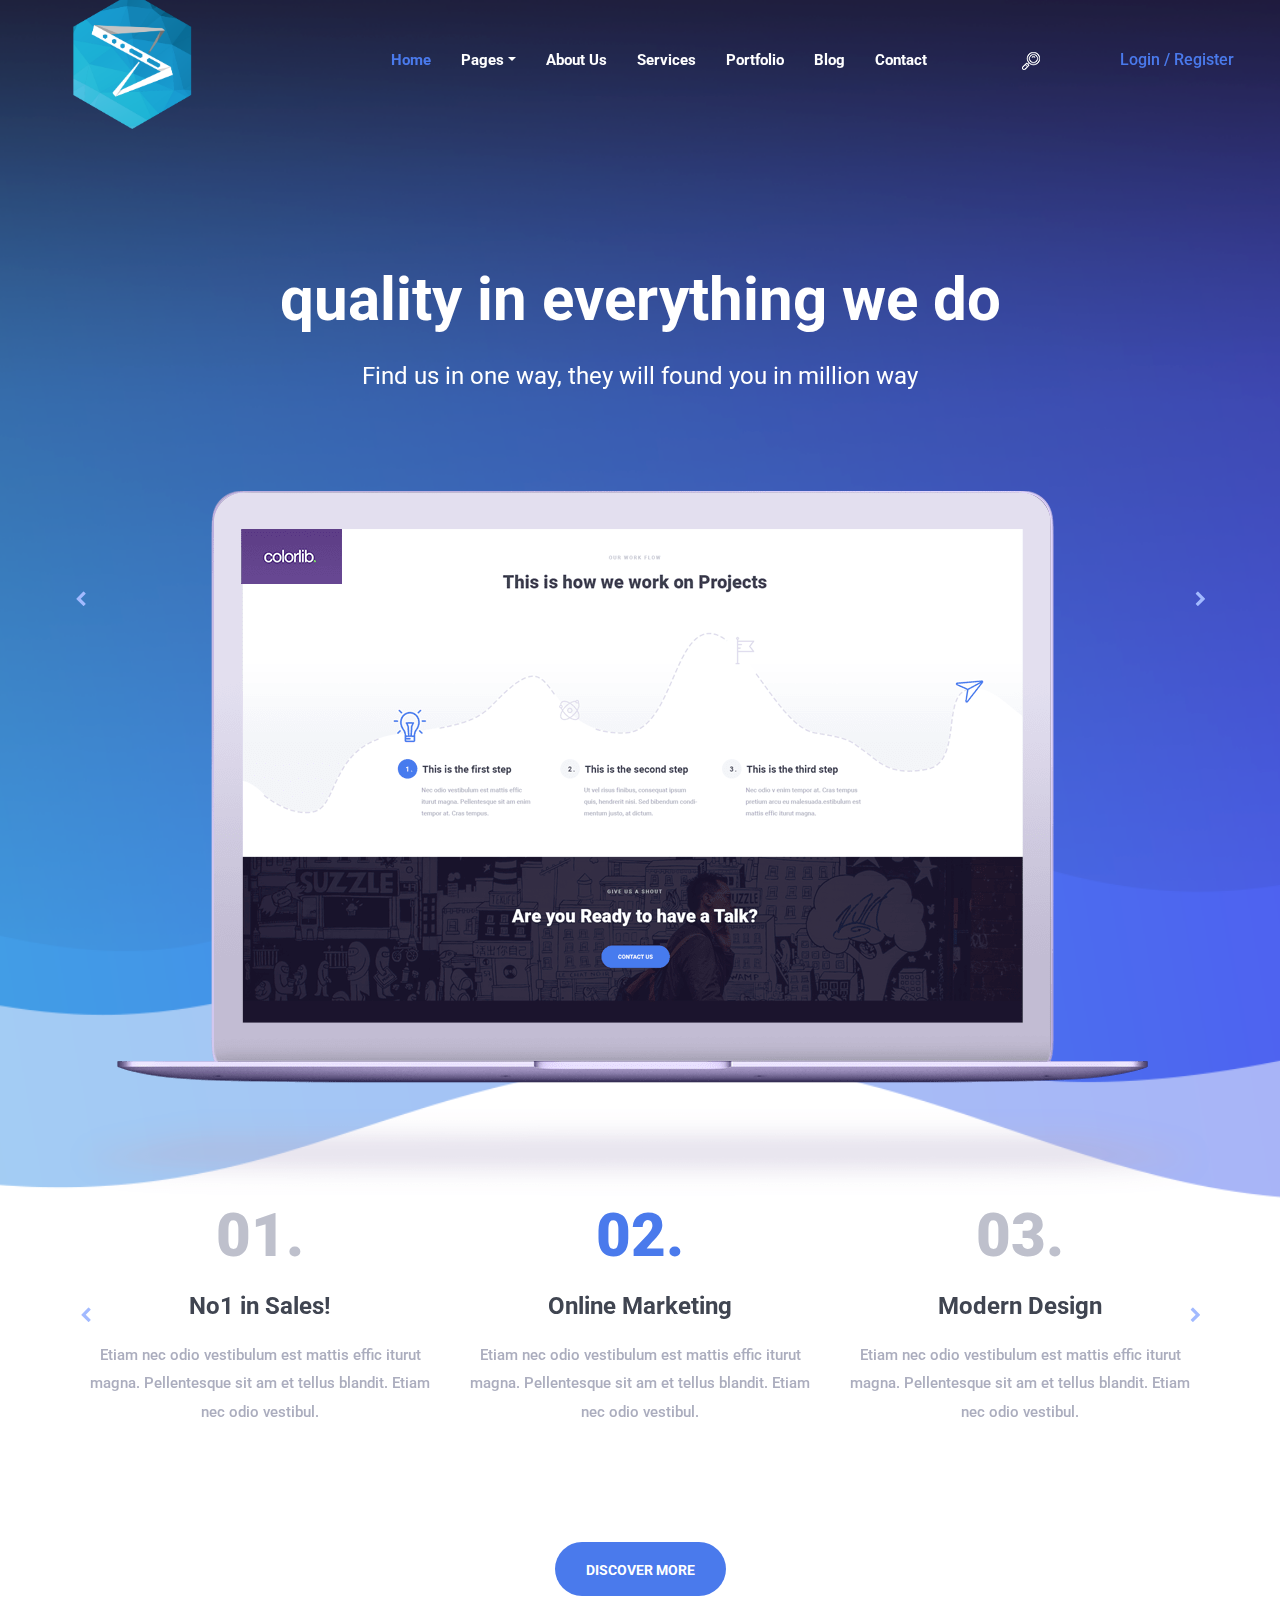
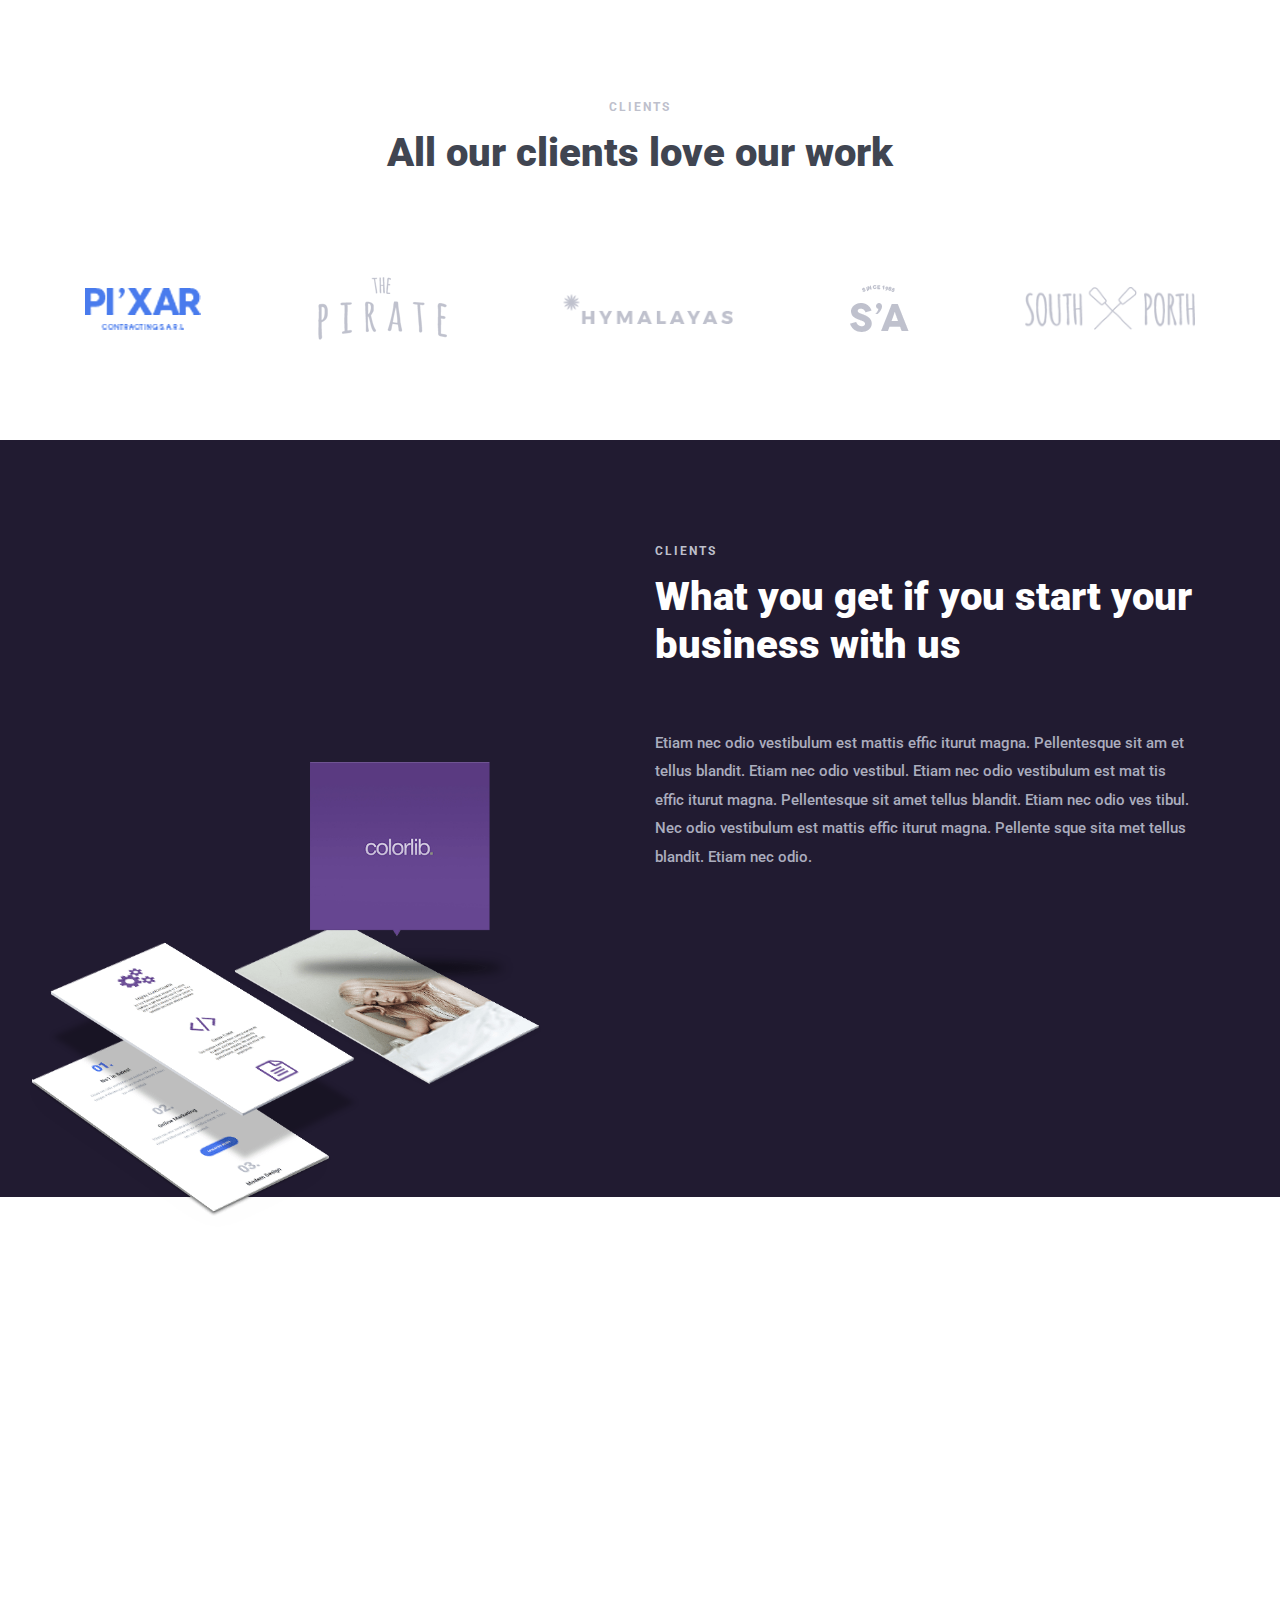
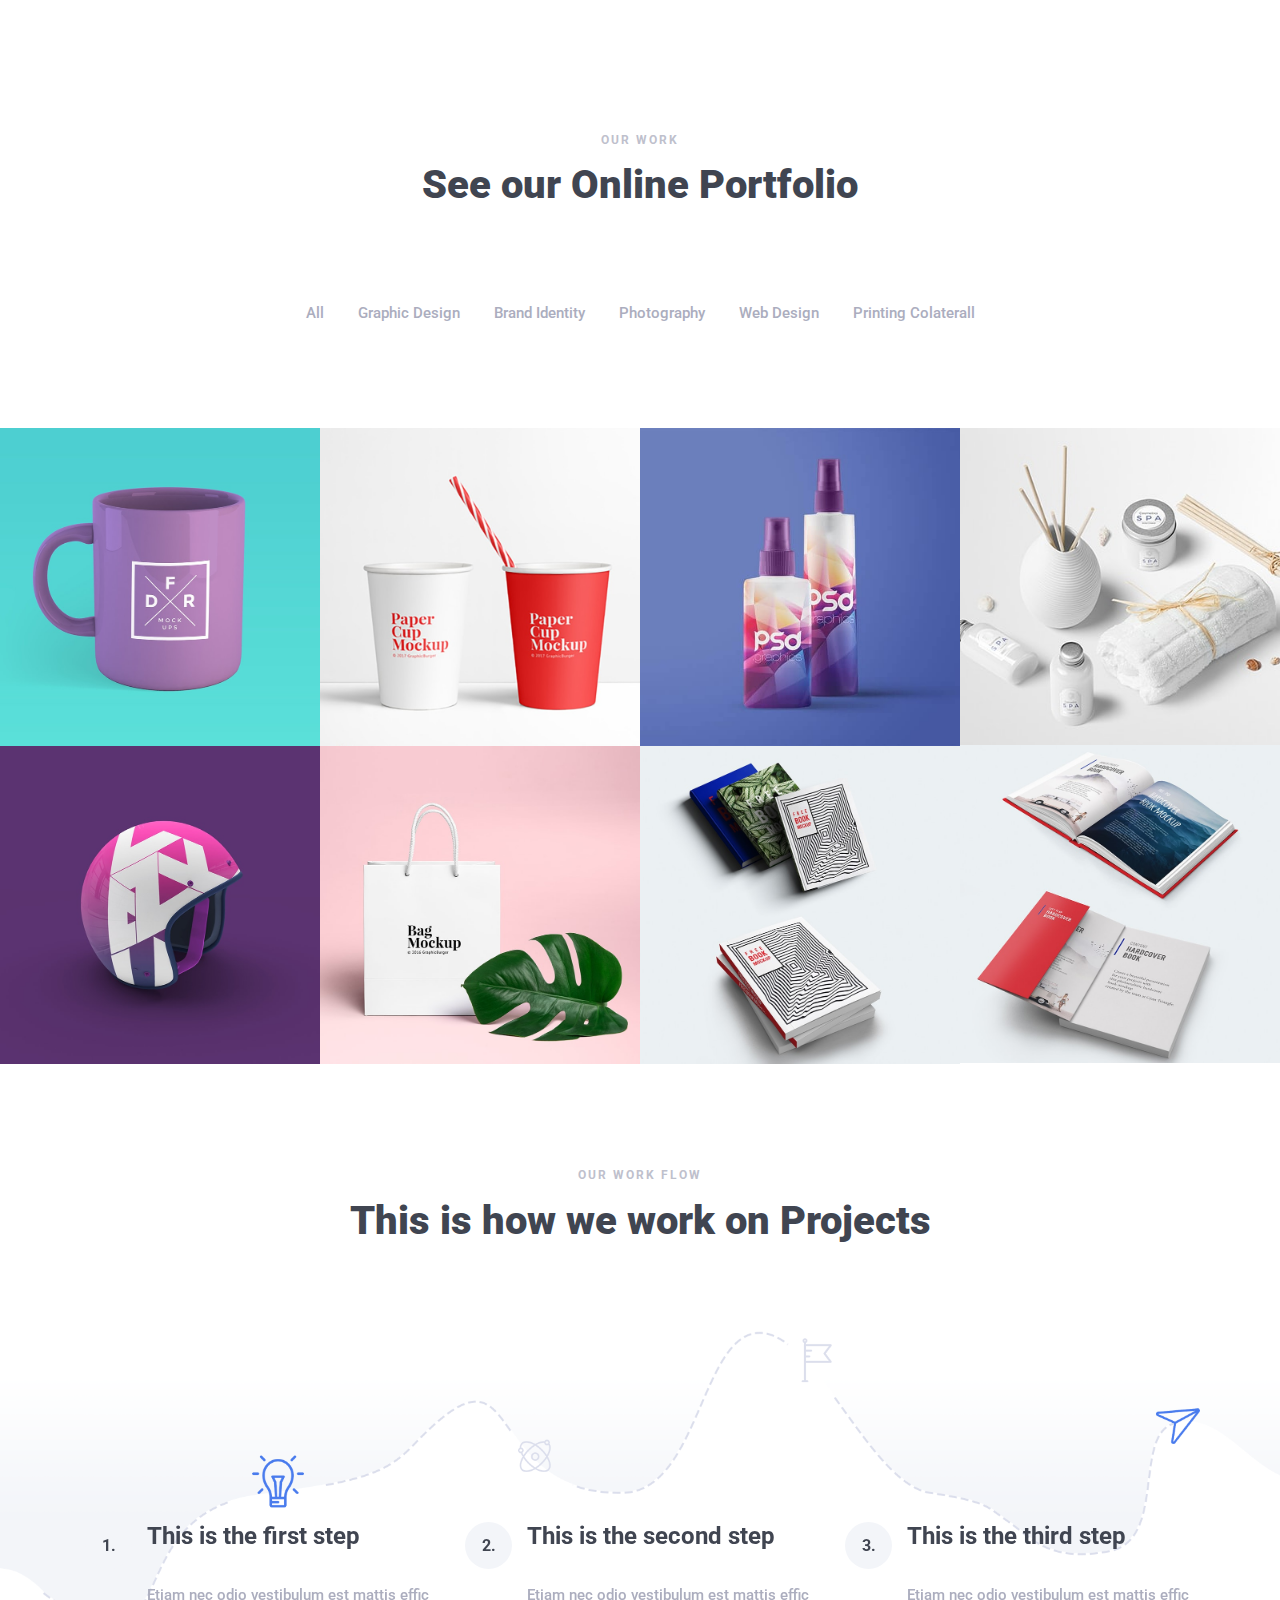
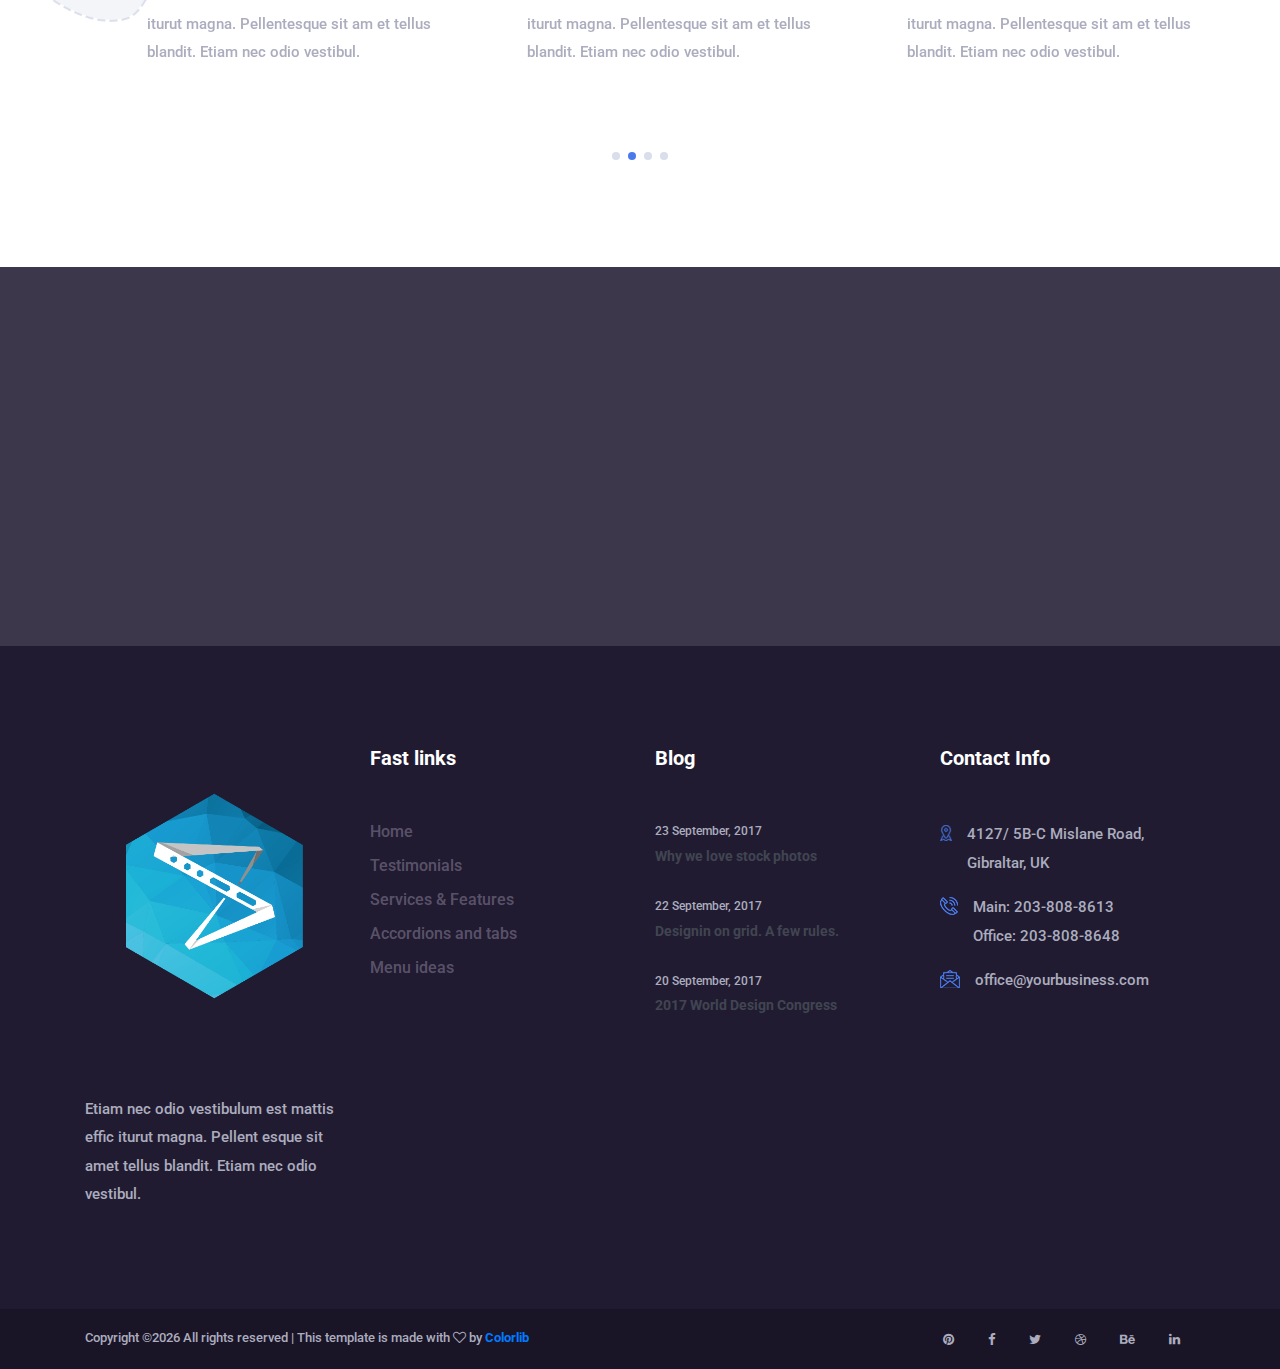
==== commit c5d77d86: "Revert "tambah gambar team"" ====
--- a/index.html
+++ b/index.html
@@ -95,7 +95,7 @@
             <!-- Single Hero Slides -->
             <div class="single-hero-slide d-flex align-items-end justify-content-center">
                 <div class="hero-slide-content text-center">
-                    <h2>Quality in everything we do</h2>
+                    <h2>quality in everything we do</h2>
                     <h4>Find us in one way, they will found you in million way</h4>
                     <img class="slide-img" src="img/bg-img/device.png" alt="">
                 </div>
@@ -156,12 +156,39 @@
                         </div>
                     </div>
                 </div>
+                <!-- Discover More btn -->
+                <div class="col-12 text-center mt-100">
+                    <a href="#" class="btn mosh-btn">Discover More</a>
+                </div>
             </div>
         </div>
     </section>
     <!-- ***** Service Area End ***** -->
 
-   
+    <!-- ***** Clients Area Start ***** -->
+    <section class="mosh-clients-area section_padding_100 clearfix">
+        <div class="container">
+            <div class="row">
+                <div class="col-12">
+                    <div class="section-heading text-center">
+                        <p>clients</p>
+                        <h2>All our clients love our work</h2>
+                    </div>
+                </div>
+                <div class="col-12">
+                    <div class="clients-logo-area d-sm-flex align-items-center justify-content-between">
+                        <a href="#"><img src="img/clients-img/1.png" alt=""></a>
+                        <a href="#"><img src="img/clients-img/2.png" alt=""></a>
+                        <a href="#"><img src="img/clients-img/3.png" alt=""></a>
+                        <a href="#"><img src="img/clients-img/4.png" alt=""></a>
+                        <a href="#"><img src="img/clients-img/5.png" alt=""></a>
+                    </div>
+                </div>
+            </div>
+        </div>
+    </section>
+    <!-- ***** Clients Area End ***** -->
+
     <!-- ***** Features Area Start ***** -->
     <section class="mosh-features-area section_padding_100 clearfix">
         <div class="container">
@@ -323,7 +350,7 @@
                         <h4>DFR Corp. Branding</h4>
                         <a href="#">Brand Identity</a>
                     </div>
-                </div>  
+                </div>
             </div>
             <!-- Single gallery Item Start -->
             <div class="single_gallery_item wd pc">
@@ -369,7 +396,6 @@
                         <h2>This is how we work on Projects</h2>
                     </div>
                 </div>
-                
             </div>
         </div>
 
@@ -422,135 +448,17 @@
     </section>
     <!-- ***** Service Area End ***** -->
 
-    <!-- ***** Price Area Start ***** -->
-    <section class="mosh-features-area section_padding_100 clearfix">
-        <div class="container">
-            <div class="row">
-                <div class="col-12">
-                    <div class="section-heading text-center mb-0">
-                        <h2>Price List</h2>
-                        <p>Harga Dari Tiap Jasa Yang Ditawarkan</p>
-                    </div>
-                </div>
-            </div>
-        </div>
-
-
-        
-    </section>
-    <!-- ***** Service Area End ***** -->
-
     <!-- ***** CTA Area Start ***** -->
     <section class="mosh-call-to-action-area bg-img bg-overlay section_padding_100" style="background-image: url(img/bg-img/cta.jpg);">
         <div class="container">
             <div class="row">
                 <div class="col-12">
                     <div class="cta-content text-center wow fadeIn" data-wow-delay="0.5s">
-                        <br>
-                        <div class="features-content">
-                            <section class="mosh-team-area section_padding_100">
-                                <div class="container">
-                                    <div class="row justify-content-center">
-                                        <div class="col-12 col-md-10">
-                                            <div class="section-heading text-center">                                                
-                                                <h2>Meet Our Incredible Team</h2>
-                                                <br>
-                                                <br>
-                                            </div>
-                                        </div>
-                                    </div>
-                        
-                                    <div class="row">
-                                        <div class="col-12">
-                                            <div class="mosh-team-slides owl-carousel">
-                                                <!-- Single Team Slide -->
-                                                <div class="single-team-slide text-center">
-                                                    <!-- Thumbnail -->
-                                                    <div class="team-thumbnail">
-                                                        <img src="img/bg-img/muss.png" alt="">
-                                                    </div>
-                                                    <!-- Meta Info -->
-                                                    <div class="team-meta-info">
-                                                        <h4>Rizky Anugrah</h4>
-                                                        <span>CEO Company</span>
-                                                        <p>Jembut 1</p>
-                                                    </div>
-                                                    <!-- Social Info -->
-                                                    <div class="team-social-info">
-                                                        <a href="#"><i class="fa fa-pinterest" aria-hidden="true"></i></a>
-                                                        <a href="#"><i class="fa fa-facebook" aria-hidden="true"></i></a>
-                                                        <a href="#"><i class="fa fa-twitter" aria-hidden="true"></i></a>
-                                                        <a href="#"><i class="fa fa-dribbble" aria-hidden="true"></i></a>
-                                                    </div>
-                                                </div>
-                                                <!-- Single Team Slide -->
-                                                <div class="single-team-slide text-center">
-                                                    <!-- Thumbnail -->
-                                                    <div class="team-thumbnail">
-                                                        <img src="img/bg-img/muss.png" alt="">
-                                                    </div>
-                                                    <!-- Meta Info -->
-                                                    <div class="team-meta-info">
-                                                        <h4>Luthfi Nabhan</h4>
-                                                        <span>digital designer</span>
-                                                        <p>Jembut 2</p>
-                                                    </div>
-                                                    <!-- Social Info -->
-                                                    <div class="team-social-info">
-                                                        <a href="#"><i class="fa fa-pinterest" aria-hidden="true"></i></a>
-                                                        <a href="#"><i class="fa fa-facebook" aria-hidden="true"></i></a>
-                                                        <a href="#"><i class="fa fa-twitter" aria-hidden="true"></i></a>
-                                                        <a href="#"><i class="fa fa-dribbble" aria-hidden="true"></i></a>
-                                                    </div>
-                                                </div>
-                                                <!-- Single Team Slide -->
-                                                <div class="single-team-slide text-center">
-                                                    <!-- Thumbnail -->
-                                                    <div class="team-thumbnail">
-                                                        <img src="img/bg-img/muss.png" alt="">
-                                                    </div>
-                                                    <!-- Meta Info -->
-                                                    <div class="team-meta-info">
-                                                        <h4>Andika Hero P</h4>
-                                                        <span>Developer</span>
-                                                        <p>Jembut 3</p>
-                                                    </div>
-                                                    <!-- Social Info -->
-                                                    <div class="team-social-info">
-                                                        <a href="#"><i class="fa fa-pinterest" aria-hidden="true"></i></a>
-                                                        <a href="#"><i class="fa fa-facebook" aria-hidden="true"></i></a>
-                                                        <a href="#"><i class="fa fa-twitter" aria-hidden="true"></i></a>
-                                                        <a href="#"><i class="fa fa-dribbble" aria-hidden="true"></i></a>
-                                                    </div>
-                                                </div>
-                                                <!-- Single Team Slide -->
-                                                <div class="single-team-slide text-center">
-                                                    <!-- Thumbnail -->
-                                                    <div class="team-thumbnail">
-                                                        <img src="img/bg-img/muss.png" alt="">
-                                                    </div>
-                                                    <!-- Meta Info -->
-                                                    <div class="team-meta-info">
-                                                        <h4>Aldia Rahman M</h4>
-                                                        <span>digital designer</span>
-                                                        <p>Jembut 4</p>
-                                                    </div>
-                                                    <!-- Social Info -->
-                                                    <div class="team-social-info">
-                                                        <a href="#"><i class="fa fa-pinterest" aria-hidden="true"></i></a>
-                                                        <a href="#"><i class="fa fa-facebook" aria-hidden="true"></i></a>
-                                                        <a href="#"><i class="fa fa-twitter" aria-hidden="true"></i></a>
-                                                        <a href="#"><i class="fa fa-dribbble" aria-hidden="true"></i></a>
-                                                    </div>
-                                                </div>
-                                            </div>
-                                        </div>
-                                    </div>
-                                </div>
-                            </section>
-                            
-                        </div>
-
+                        <div class="section-heading">
+                            <p>give us a shout</p>
+                            <h2>Are you Ready to have a Talk?</h2>
+                            <a href="contact.html" class="btn mosh-btn">Contact Us</a>
+                        </div>
                     </div>
                 </div>
             </div>
@@ -567,6 +475,7 @@
                     <div class="col-12 col-sm-6 col-lg-3">
                         <div class="single-footer-widget mb-100">
                             <a href="#" class="mb-50 d-block"><img src="img/core-img/logo.png" alt=""></a>
+                            <p>Etiam nec odio vestibulum est mattis effic iturut magna. Pellent esque sit amet tellus blandit. Etiam nec odio vestibul.</p>
                         </div>
                     </div>
                     <div class="col-12 col-sm-6 col-lg-3">
--- a/style.css
+++ b/style.css
@@ -1146,7 +1146,7 @@
     left: 0;
     top: 0;
     content: "";
-    background-color: rgba(74, 122, 236, 0.10);
+    background-color: rgba(74, 122, 236, 0.75);
     z-index: 2;
     border-radius: 50%;
     opacity: 0;
@@ -1171,7 +1171,7 @@
 }
 
 .team-meta-info span {
-    font-size: 15px;
+    font-size: 12px;
     font-weight: 900;
     color: #abadbe;
     letter-spacing: 2px;
@@ -1188,14 +1188,14 @@
 
 .team-social-info > a {
     font-size: 13px;
-    color: #878DE0;
+    color: #abadbe;
     display: inline-block;
     padding: 0 15px;
 }
 
 .single-team-slide:hover .team-meta-info span,
 .team-social-info > a:hover {
-    color: #fff;
+    color: #4a7aec;
 }
 
 .single-team-slide:hover .team-thumbnail:after {
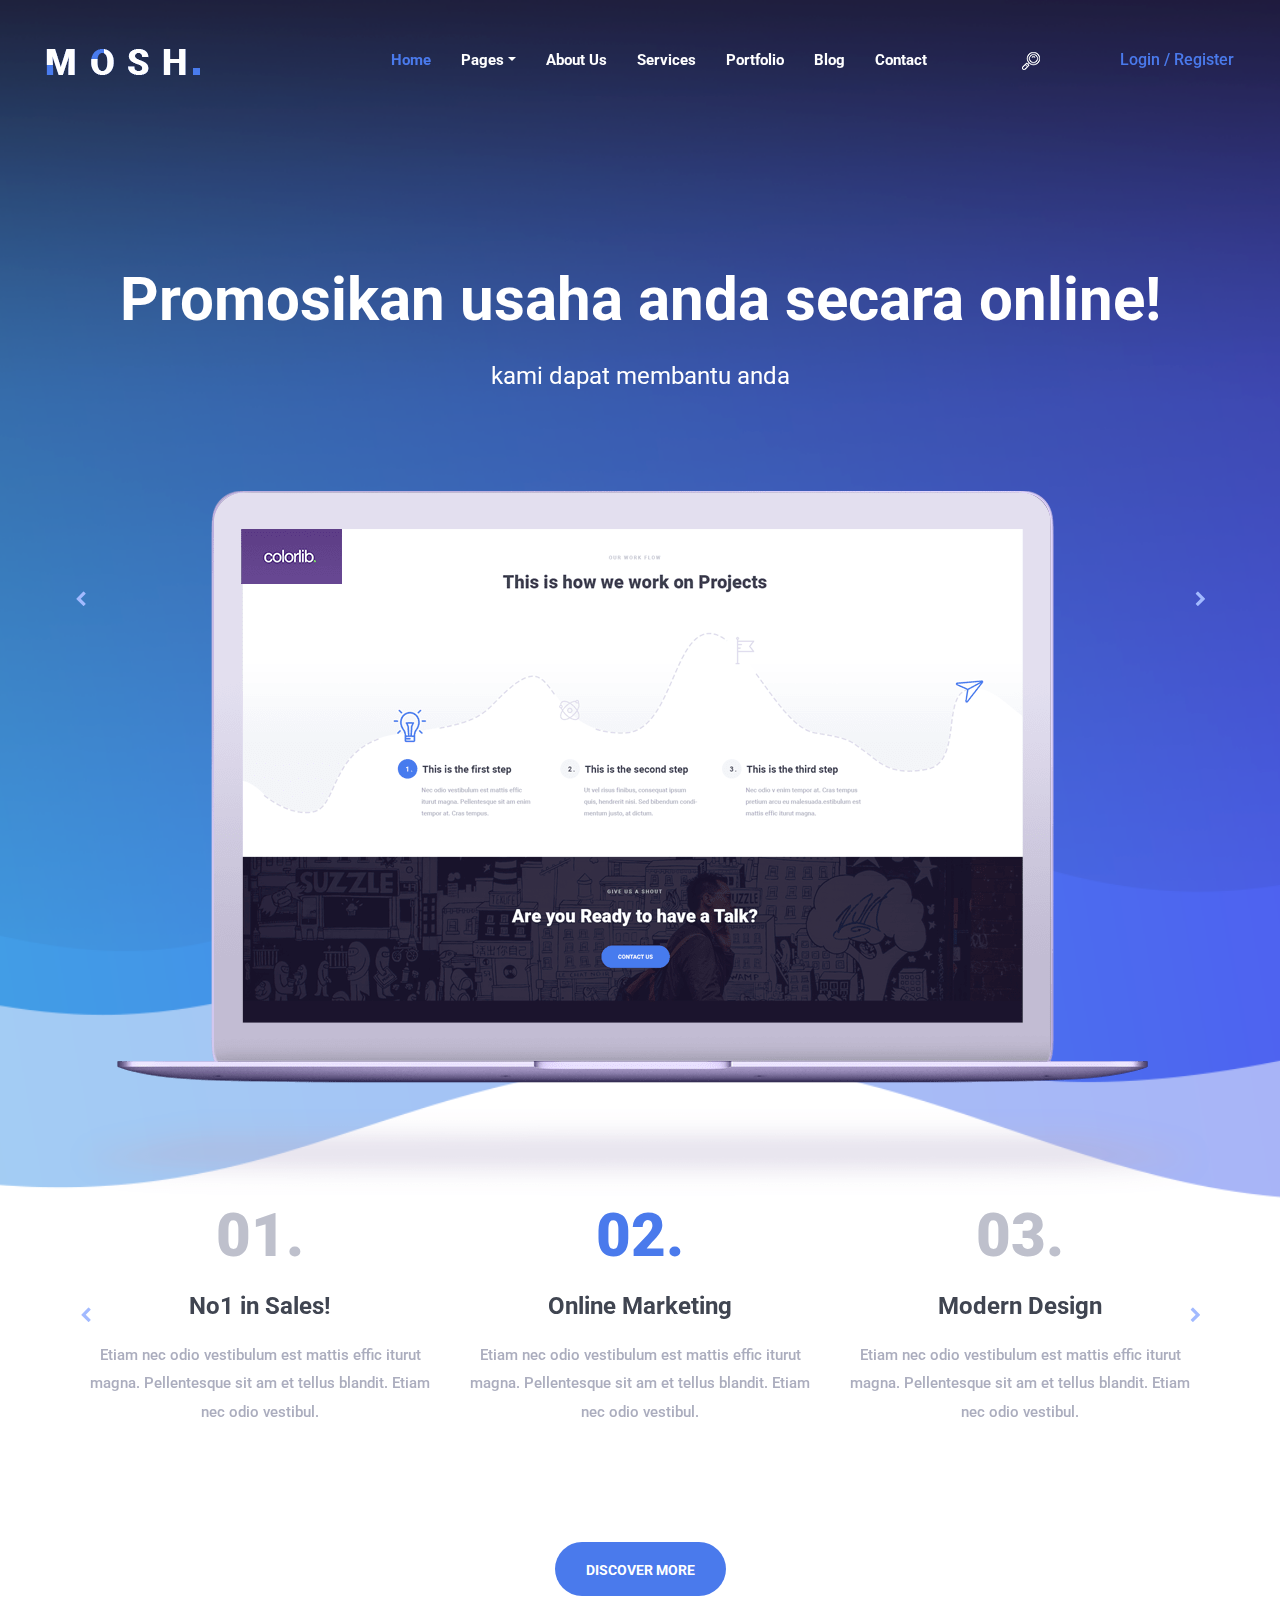
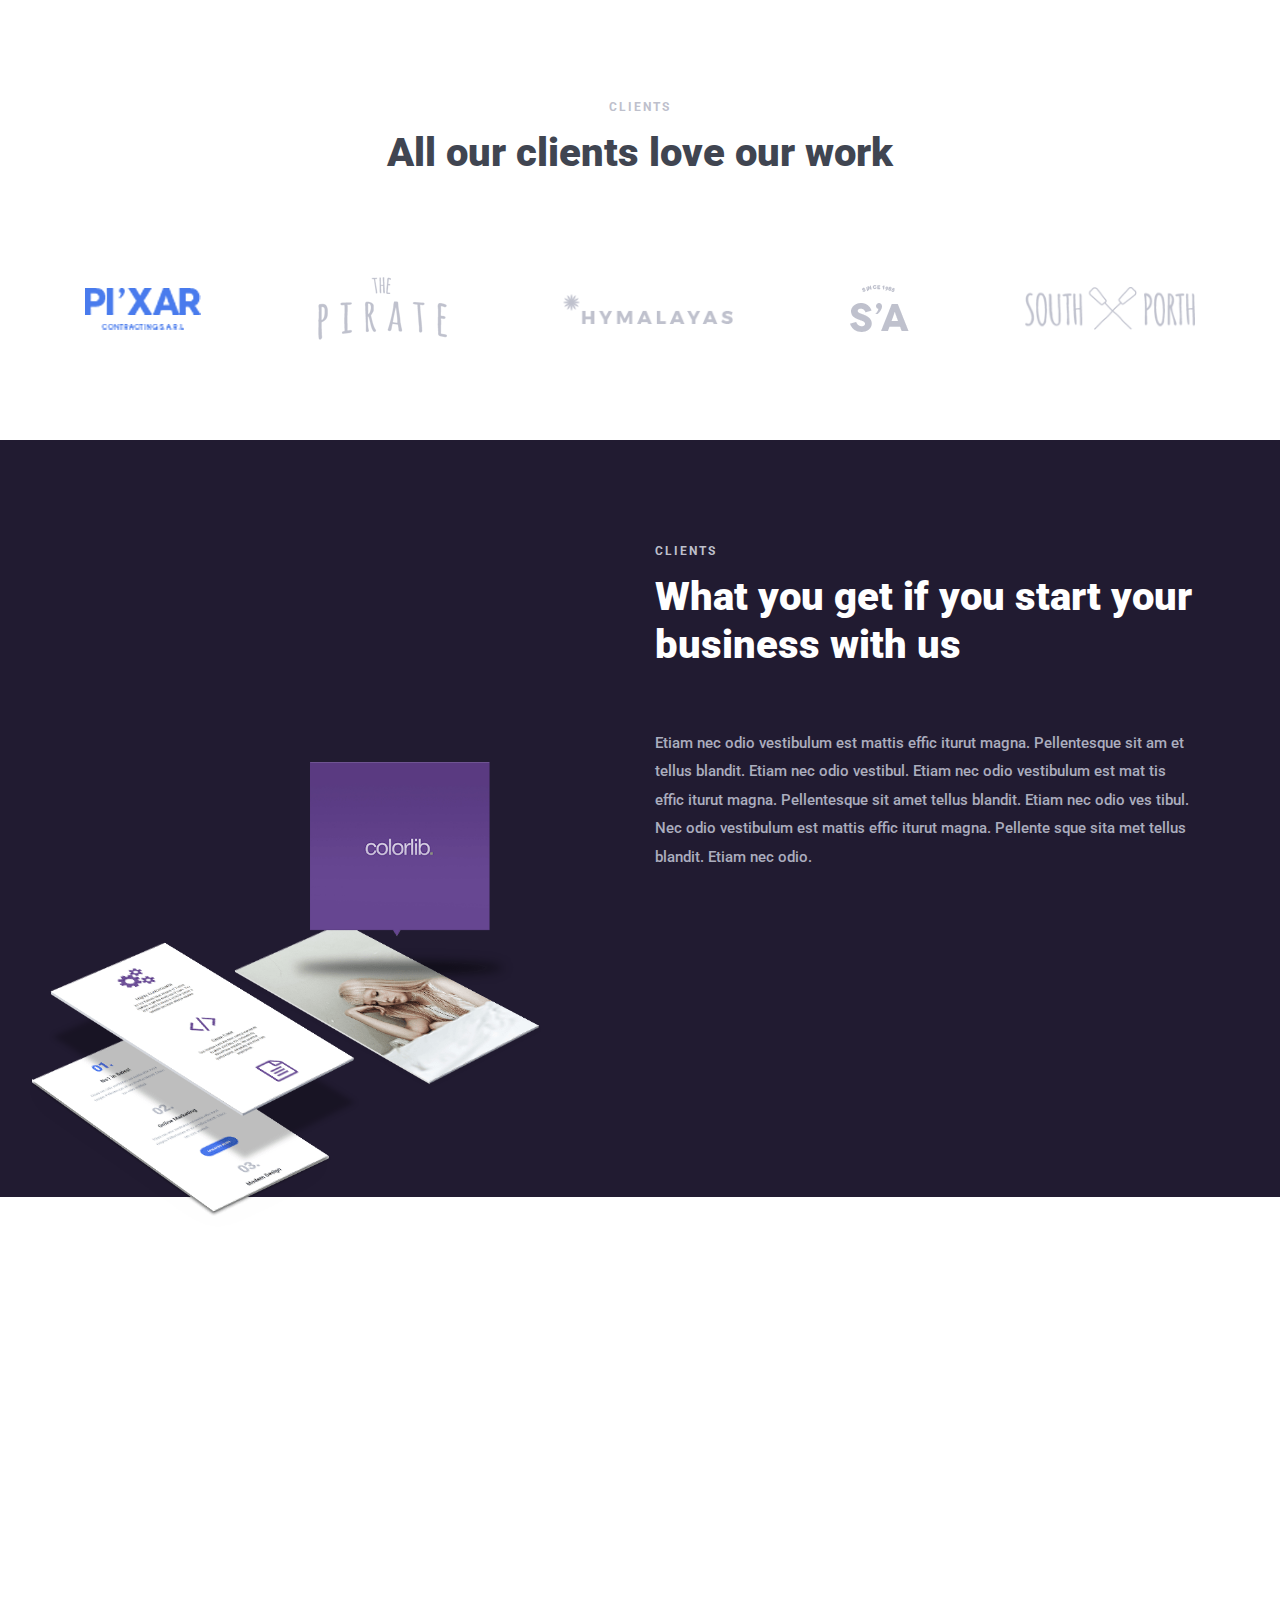
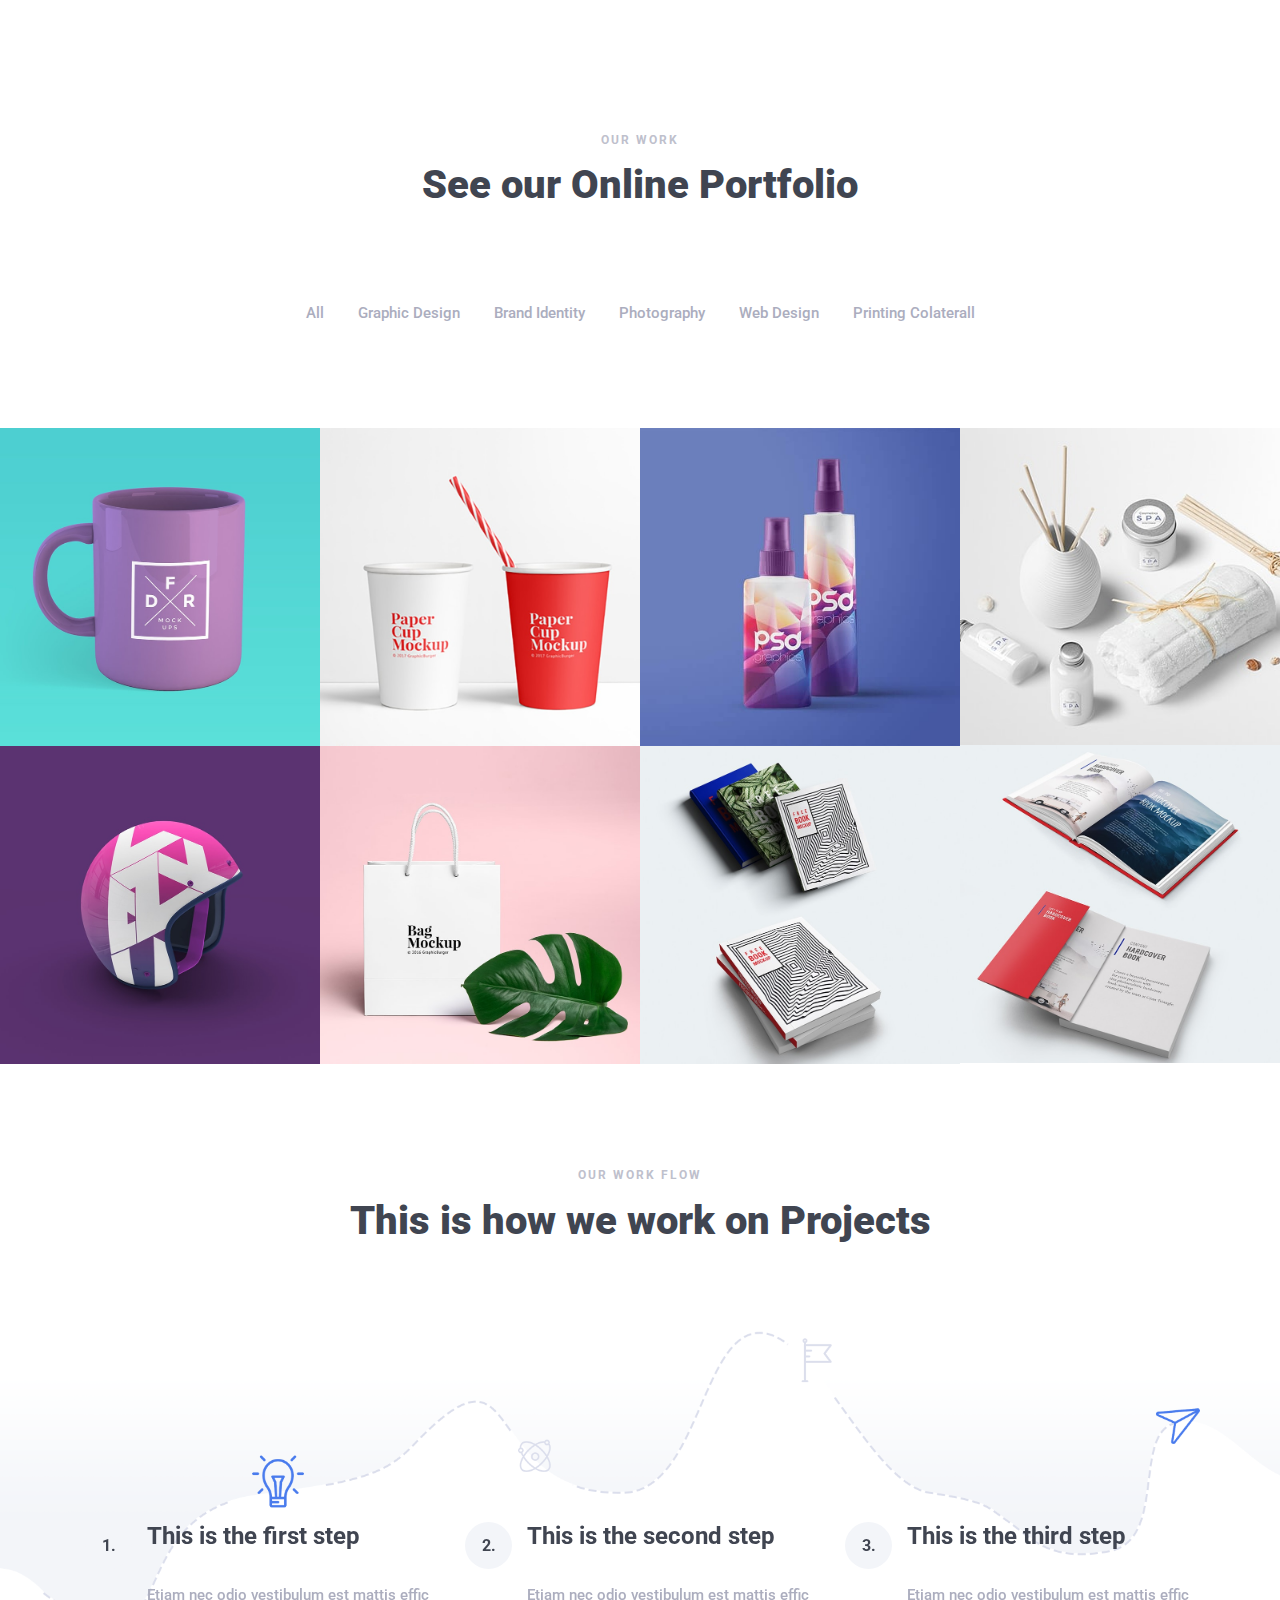
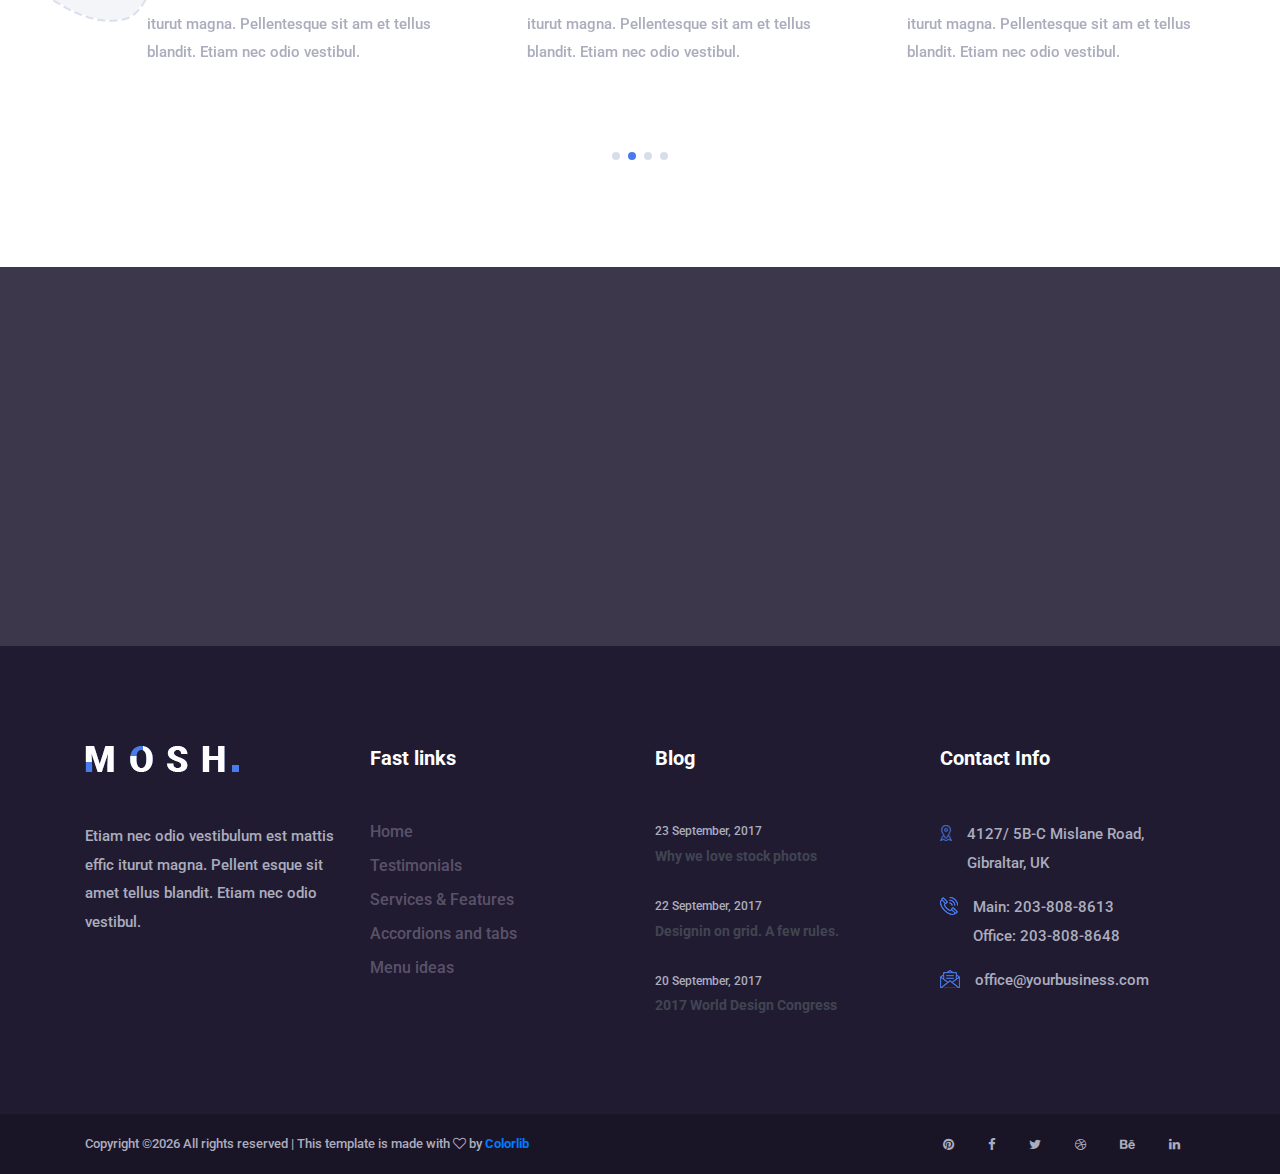
==== commit 4538fcdd: "Revert "Merge branch 'master' into achan"" ====
--- a/index.html
+++ b/index.html
@@ -12,7 +12,7 @@
     <title>BB37 Digital Marketing Agency | Home</title>
 
     <!-- Favicon -->
-    <link rel="icon" href="img/core-img/favicon.png">
+    <link rel="icon" href="img/core-img/favicon.ico">
 
     <!-- Core Stylesheet -->
     <link href="style.css" rel="stylesheet">
@@ -37,7 +37,7 @@
                     <div class="menu_area h-100">
                         <nav class="navbar h-100 navbar-expand-lg align-items-center">
                             <!-- Logo -->
-                            <a class="navbar-brand" href="index.html"><img src="img/core-img/logo.png" alt="logo" width=170px></a>
+                            <a class="navbar-brand" href="index.html"><img src="img/core-img/logo.png" alt="logo"></a>
 
                             <!-- Menu Area -->
                             <button class="navbar-toggler" type="button" data-toggle="collapse" data-target="#mosh-navbar" aria-controls="mosh-navbar" aria-expanded="false" aria-label="Toggle navigation"><span class="navbar-toggler-icon"></span></button>
@@ -95,16 +95,16 @@
             <!-- Single Hero Slides -->
             <div class="single-hero-slide d-flex align-items-end justify-content-center">
                 <div class="hero-slide-content text-center">
-                    <h2>quality in everything we do</h2>
-                    <h4>Find us in one way, they will found you in million way</h4>
+                    <h2>Promosikan usaha anda secara online!</h2>
+                    <h4>kami dapat membantu anda</h4>
                     <img class="slide-img" src="img/bg-img/device.png" alt="">
                 </div>
             </div>
             <!-- Single Hero Slides -->
             <div class="single-hero-slide d-flex align-items-end justify-content-center">
                 <div class="hero-slide-content text-center">
-                    <h2>Solusi Digital Marketing Anda</h2>
-                    <h4>Percayakan Digital Marketing Anda Kepada Kami</h4>
+                    <h2>A Clean and Modern Template</h2>
+                    <h4>Get your freebie template now!</h4>
                     <img class="slide-img" src="img/bg-img/device.png" alt="">
                 </div>
             </div>
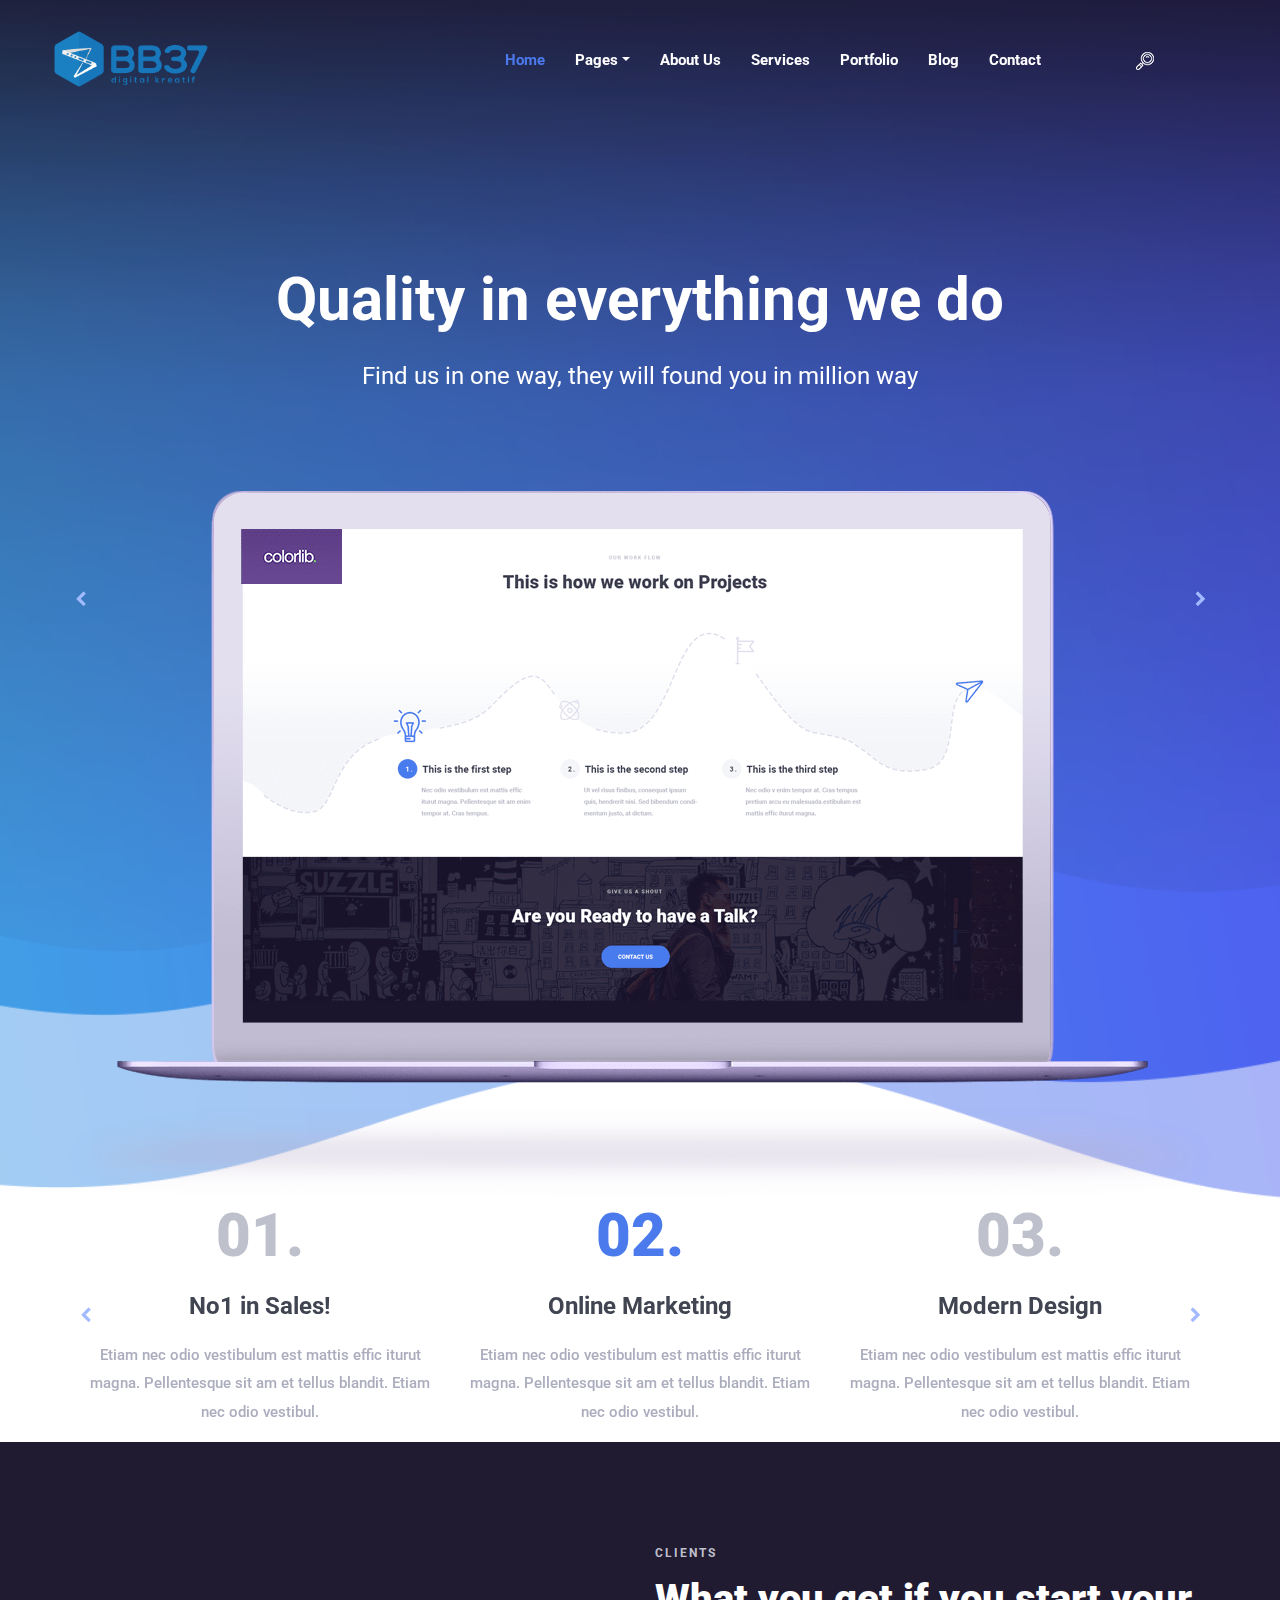
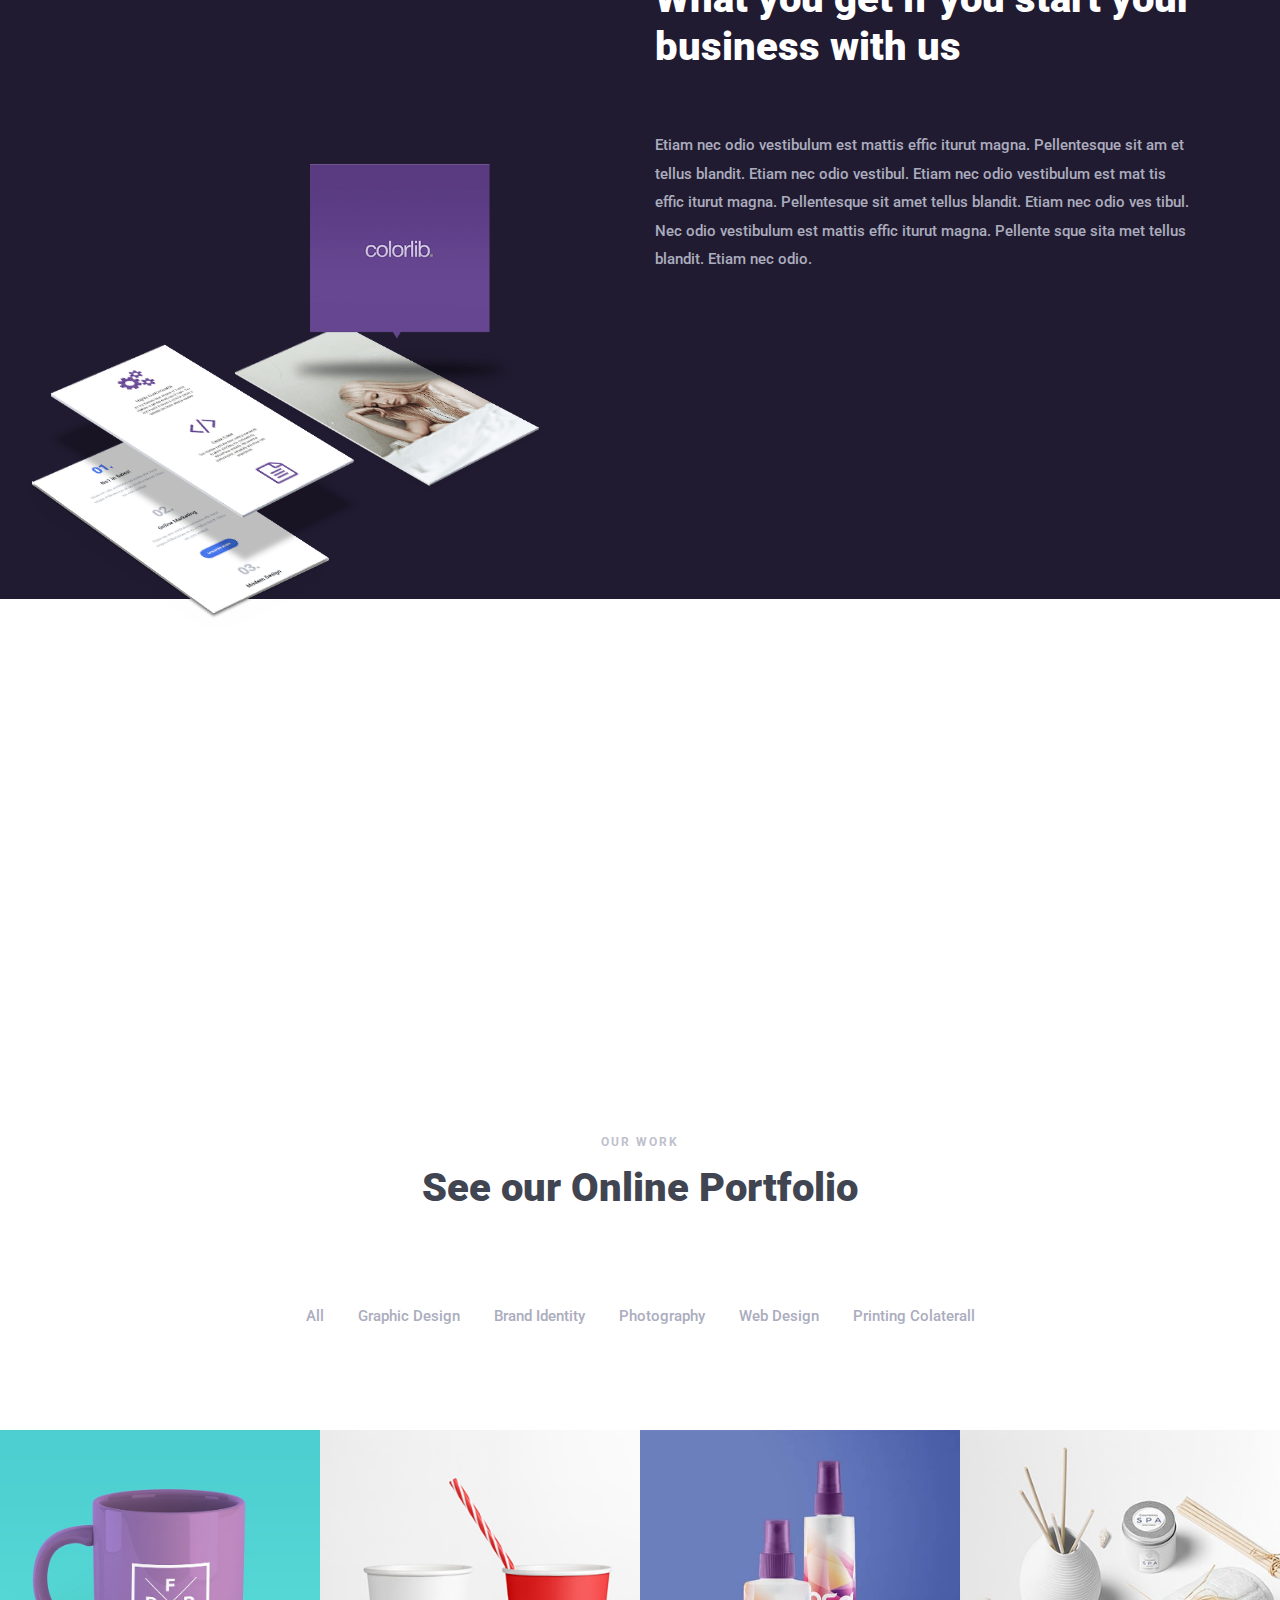
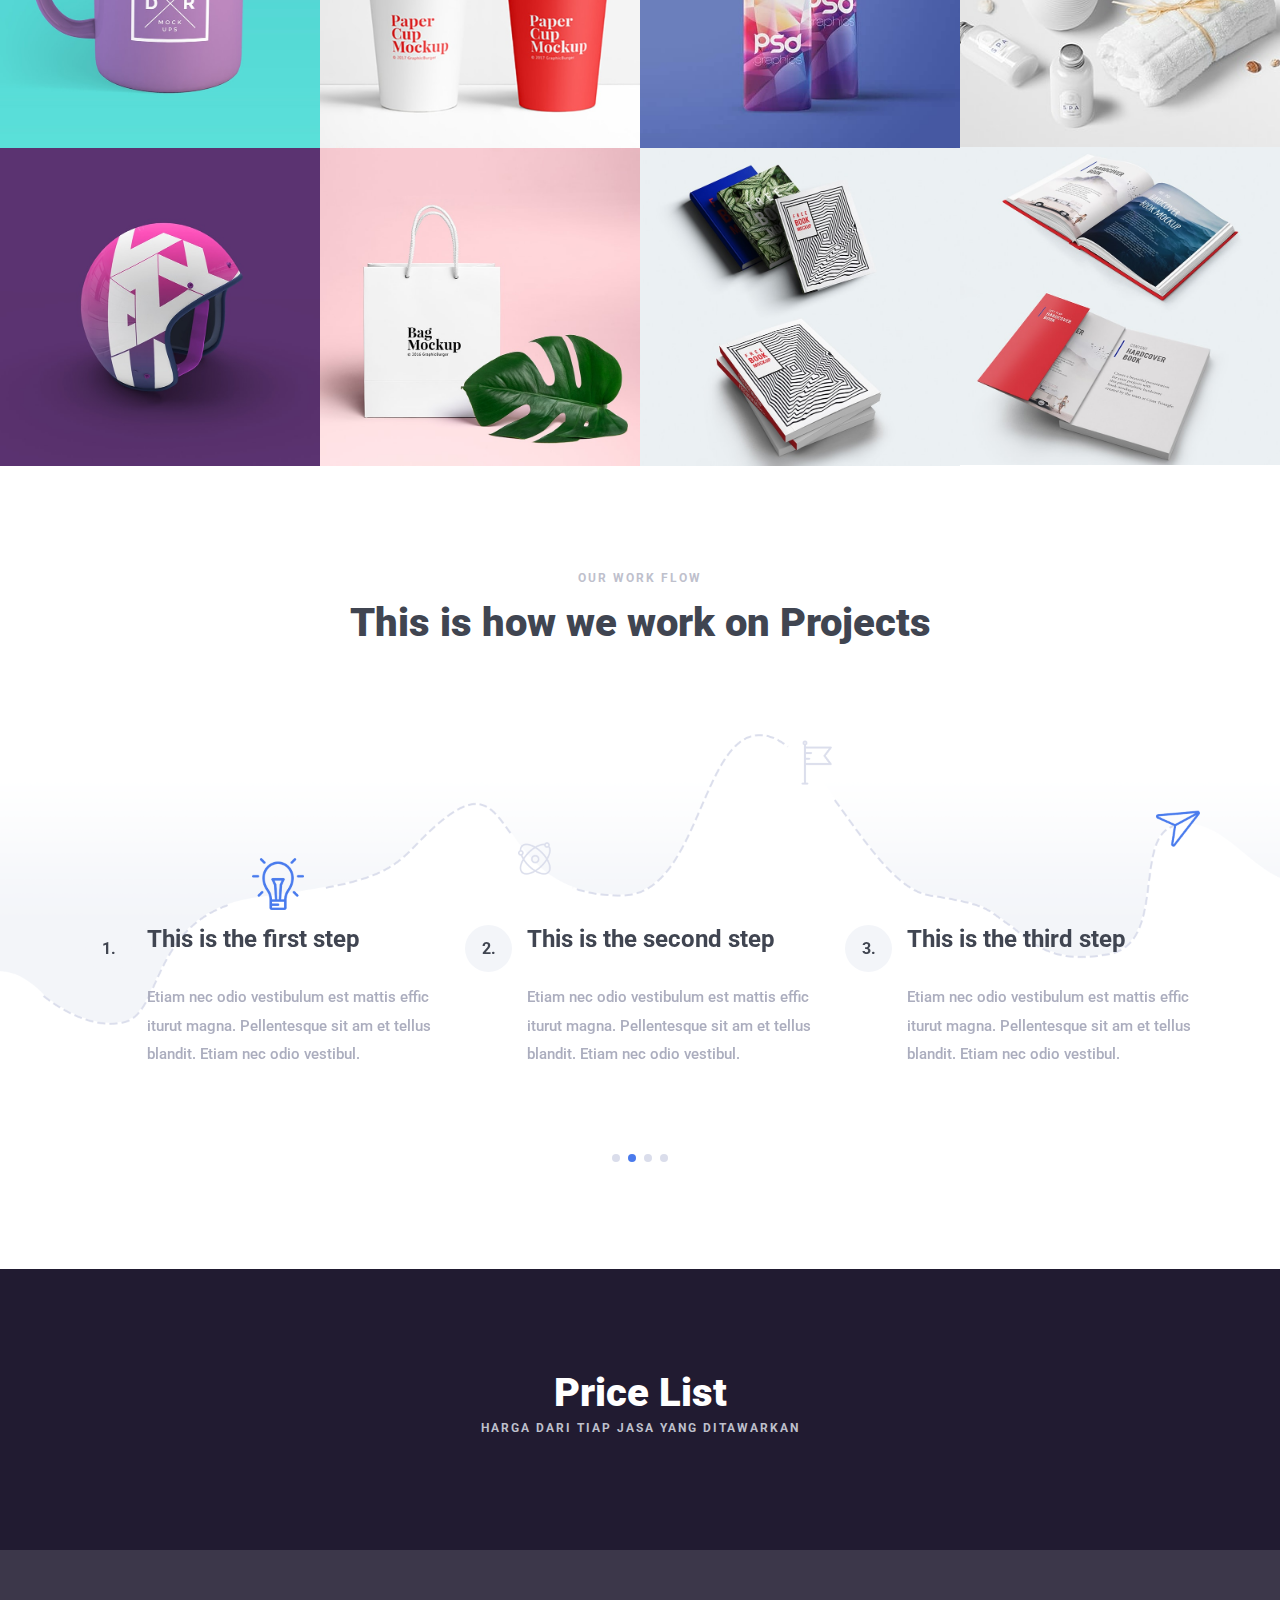
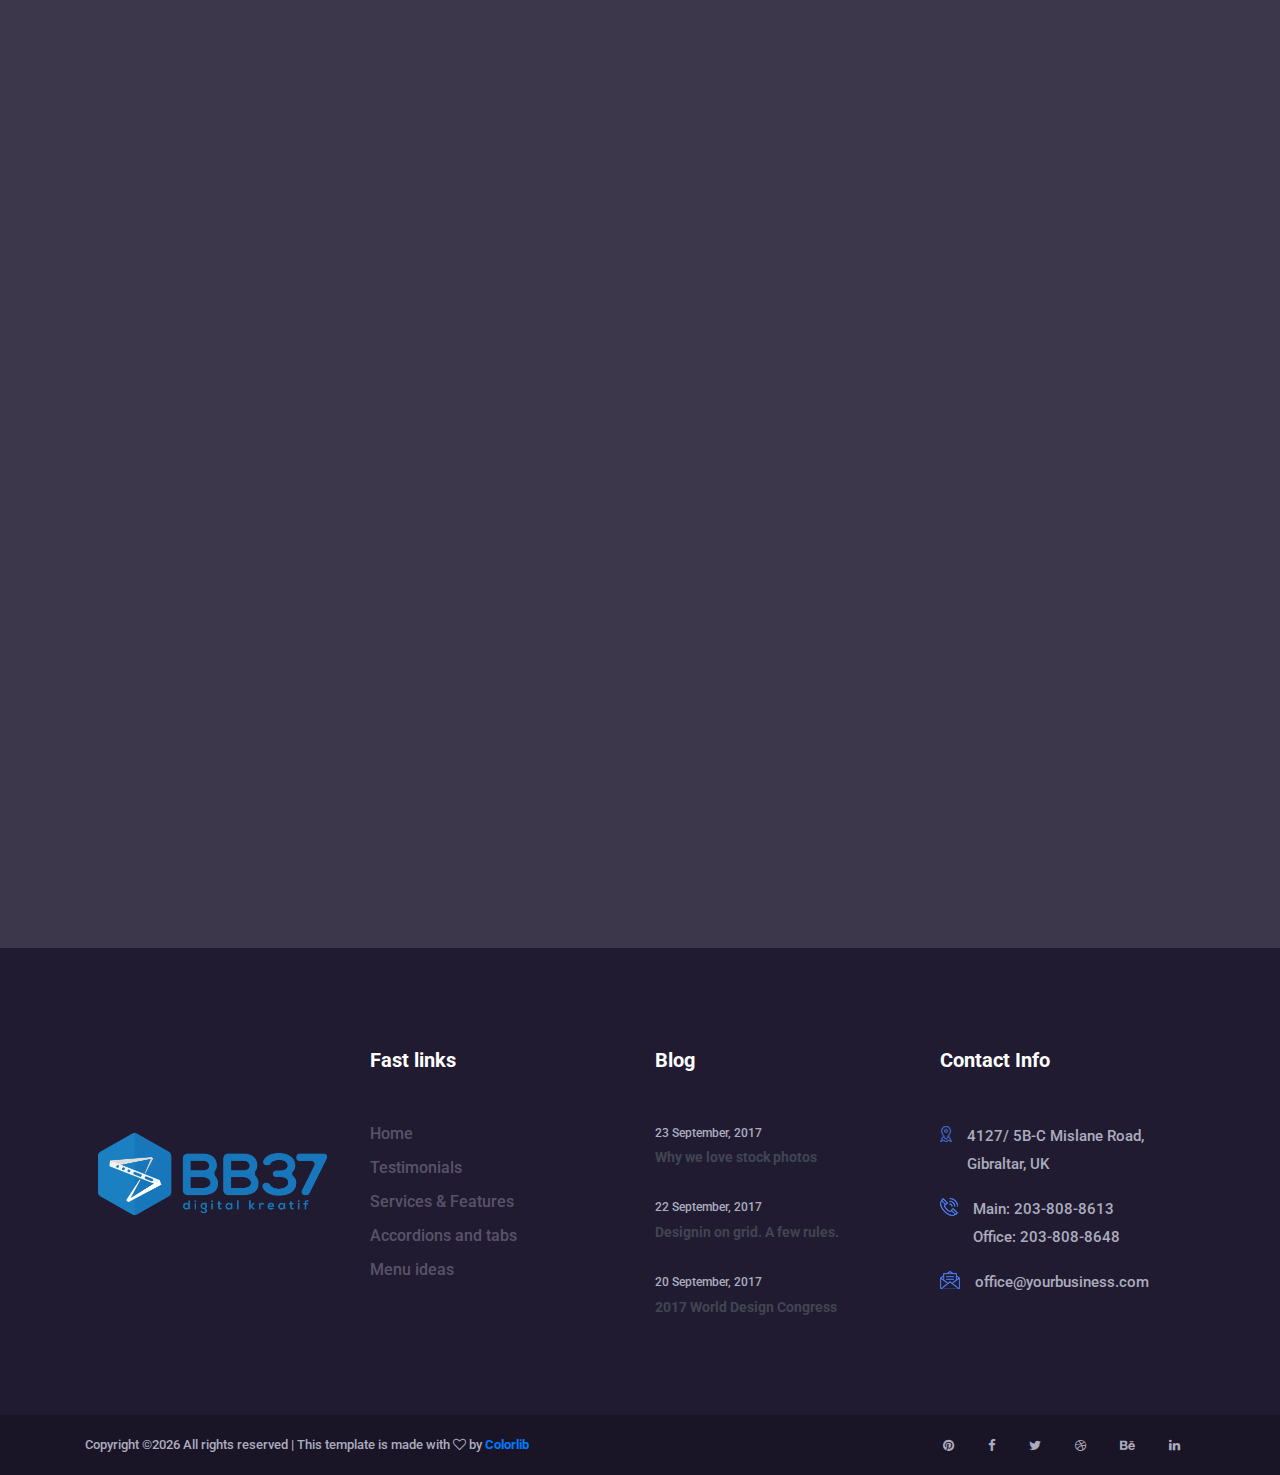
==== commit ab6e7efa: "perubahan dika" ====
--- a/index.html
+++ b/index.html
@@ -12,7 +12,7 @@
     <title>BB37 Digital Marketing Agency | Home</title>
 
     <!-- Favicon -->
-    <link rel="icon" href="img/core-img/favicon.ico">
+    <link rel="icon" href="img/core-img/favicon.png">
 
     <!-- Core Stylesheet -->
     <link href="style.css" rel="stylesheet">
@@ -37,7 +37,7 @@
                     <div class="menu_area h-100">
                         <nav class="navbar h-100 navbar-expand-lg align-items-center">
                             <!-- Logo -->
-                            <a class="navbar-brand" href="index.html"><img src="img/core-img/logo.png" alt="logo"></a>
+                            <a class="navbar-brand" href="index.html"><img src="img/core-img/logo.png" alt="logo" width=170px></a>
 
                             <!-- Menu Area -->
                             <button class="navbar-toggler" type="button" data-toggle="collapse" data-target="#mosh-navbar" aria-controls="mosh-navbar" aria-expanded="false" aria-label="Toggle navigation"><span class="navbar-toggler-icon"></span></button>
@@ -76,10 +76,7 @@
                                     <a href="#" id="search-btn"><img src="img/core-img/search-icon.png" alt="Search"></a>
                                 </div>
                                 <!-- Login/Register btn -->
-                                <div class="login-register-btn">
-                                    <a href="#">Login</a>
-                                    <a href="#">/ Register</a>
-                                </div>
+                                
                             </div>
                         </nav>
                     </div>
@@ -95,16 +92,16 @@
             <!-- Single Hero Slides -->
             <div class="single-hero-slide d-flex align-items-end justify-content-center">
                 <div class="hero-slide-content text-center">
-                    <h2>Promosikan usaha anda secara online!</h2>
-                    <h4>kami dapat membantu anda</h4>
+                    <h2>Quality in everything we do</h2>
+                    <h4>Find us in one way, they will found you in million way</h4>
                     <img class="slide-img" src="img/bg-img/device.png" alt="">
                 </div>
             </div>
             <!-- Single Hero Slides -->
             <div class="single-hero-slide d-flex align-items-end justify-content-center">
                 <div class="hero-slide-content text-center">
-                    <h2>A Clean and Modern Template</h2>
-                    <h4>Get your freebie template now!</h4>
+                    <h2>Solusi Digital Marketing Anda</h2>
+                    <h4>Percayakan Digital Marketing Anda Kepada Kami</h4>
                     <img class="slide-img" src="img/bg-img/device.png" alt="">
                 </div>
             </div>
@@ -156,39 +153,12 @@
                         </div>
                     </div>
                 </div>
-                <!-- Discover More btn -->
-                <div class="col-12 text-center mt-100">
-                    <a href="#" class="btn mosh-btn">Discover More</a>
-                </div>
             </div>
         </div>
     </section>
     <!-- ***** Service Area End ***** -->
 
-    <!-- ***** Clients Area Start ***** -->
-    <section class="mosh-clients-area section_padding_100 clearfix">
-        <div class="container">
-            <div class="row">
-                <div class="col-12">
-                    <div class="section-heading text-center">
-                        <p>clients</p>
-                        <h2>All our clients love our work</h2>
-                    </div>
-                </div>
-                <div class="col-12">
-                    <div class="clients-logo-area d-sm-flex align-items-center justify-content-between">
-                        <a href="#"><img src="img/clients-img/1.png" alt=""></a>
-                        <a href="#"><img src="img/clients-img/2.png" alt=""></a>
-                        <a href="#"><img src="img/clients-img/3.png" alt=""></a>
-                        <a href="#"><img src="img/clients-img/4.png" alt=""></a>
-                        <a href="#"><img src="img/clients-img/5.png" alt=""></a>
-                    </div>
-                </div>
-            </div>
-        </div>
-    </section>
-    <!-- ***** Clients Area End ***** -->
-
+   
     <!-- ***** Features Area Start ***** -->
     <section class="mosh-features-area section_padding_100 clearfix">
         <div class="container">
@@ -350,7 +320,7 @@
                         <h4>DFR Corp. Branding</h4>
                         <a href="#">Brand Identity</a>
                     </div>
-                </div>
+                </div>  
             </div>
             <!-- Single gallery Item Start -->
             <div class="single_gallery_item wd pc">
@@ -396,6 +366,7 @@
                         <h2>This is how we work on Projects</h2>
                     </div>
                 </div>
+                
             </div>
         </div>
 
@@ -448,17 +419,135 @@
     </section>
     <!-- ***** Service Area End ***** -->
 
+    <!-- ***** Price Area Start ***** -->
+    <section class="mosh-features-area section_padding_100 clearfix">
+        <div class="container">
+            <div class="row">
+                <div class="col-12">
+                    <div class="section-heading text-center mb-0">
+                        <h2>Price List</h2>
+                        <p>Harga Dari Tiap Jasa Yang Ditawarkan</p>
+                    </div>
+                </div>
+            </div>
+        </div>
+
+
+        
+    </section>
+    <!-- ***** Service Area End ***** -->
+
     <!-- ***** CTA Area Start ***** -->
     <section class="mosh-call-to-action-area bg-img bg-overlay section_padding_100" style="background-image: url(img/bg-img/cta.jpg);">
         <div class="container">
             <div class="row">
                 <div class="col-12">
                     <div class="cta-content text-center wow fadeIn" data-wow-delay="0.5s">
-                        <div class="section-heading">
-                            <p>give us a shout</p>
-                            <h2>Are you Ready to have a Talk?</h2>
-                            <a href="contact.html" class="btn mosh-btn">Contact Us</a>
-                        </div>
+                        <br>
+                        <div class="features-content">
+                            <section class="mosh-team-area section_padding_100">
+                                <div class="container">
+                                    <div class="row justify-content-center">
+                                        <div class="col-12 col-md-10">
+                                            <div class="section-heading text-center">                                                
+                                                <h2>Meet Our Incredible Team</h2>
+                                                <br>
+                                                <br>
+                                            </div>
+                                        </div>
+                                    </div>
+                        
+                                    <div class="row">
+                                        <div class="col-12">
+                                            <div class="mosh-team-slides owl-carousel">
+                                                <!-- Single Team Slide -->
+                                                <div class="single-team-slide text-center">
+                                                    <!-- Thumbnail -->
+                                                    <div class="team-thumbnail">
+                                                        <img src="img/bg-img/muss.png" alt="">
+                                                    </div>
+                                                    <!-- Meta Info -->
+                                                    <div class="team-meta-info">
+                                                        <h4>Rizky Anugrah</h4>
+                                                        <span>CEO Company</span>
+                                                        <p>Jembut 1</p>
+                                                    </div>
+                                                    <!-- Social Info -->
+                                                    <div class="team-social-info">
+                                                        <a href="#"><i class="fa fa-pinterest" aria-hidden="true"></i></a>
+                                                        <a href="#"><i class="fa fa-facebook" aria-hidden="true"></i></a>
+                                                        <a href="#"><i class="fa fa-twitter" aria-hidden="true"></i></a>
+                                                        <a href="#"><i class="fa fa-dribbble" aria-hidden="true"></i></a>
+                                                    </div>
+                                                </div>
+                                                <!-- Single Team Slide -->
+                                                <div class="single-team-slide text-center">
+                                                    <!-- Thumbnail -->
+                                                    <div class="team-thumbnail">
+                                                        <img src="img/bg-img/muss.png" alt="">
+                                                    </div>
+                                                    <!-- Meta Info -->
+                                                    <div class="team-meta-info">
+                                                        <h4>Luthfi Nabhan</h4>
+                                                        <span>digital designer</span>
+                                                        <p>Jembut 2</p>
+                                                    </div>
+                                                    <!-- Social Info -->
+                                                    <div class="team-social-info">
+                                                        <a href="#"><i class="fa fa-pinterest" aria-hidden="true"></i></a>
+                                                        <a href="#"><i class="fa fa-facebook" aria-hidden="true"></i></a>
+                                                        <a href="#"><i class="fa fa-twitter" aria-hidden="true"></i></a>
+                                                        <a href="#"><i class="fa fa-dribbble" aria-hidden="true"></i></a>
+                                                    </div>
+                                                </div>
+                                                <!-- Single Team Slide -->
+                                                <div class="single-team-slide text-center">
+                                                    <!-- Thumbnail -->
+                                                    <div class="team-thumbnail">
+                                                        <img src="img/bg-img/muss.png" alt="">
+                                                    </div>
+                                                    <!-- Meta Info -->
+                                                    <div class="team-meta-info">
+                                                        <h4>Andika Hero P</h4>
+                                                        <span>Developer</span>
+                                                        <p>Jembut 3</p>
+                                                    </div>
+                                                    <!-- Social Info -->
+                                                    <div class="team-social-info">
+                                                        <a href="#"><i class="fa fa-pinterest" aria-hidden="true"></i></a>
+                                                        <a href="#"><i class="fa fa-facebook" aria-hidden="true"></i></a>
+                                                        <a href="#"><i class="fa fa-twitter" aria-hidden="true"></i></a>
+                                                        <a href="#"><i class="fa fa-dribbble" aria-hidden="true"></i></a>
+                                                    </div>
+                                                </div>
+                                                <!-- Single Team Slide -->
+                                                <div class="single-team-slide text-center">
+                                                    <!-- Thumbnail -->
+                                                    <div class="team-thumbnail">
+                                                        <img src="img/bg-img/muss.png" alt="">
+                                                    </div>
+                                                    <!-- Meta Info -->
+                                                    <div class="team-meta-info">
+                                                        <h4>Aldia Rahman M</h4>
+                                                        <span>digital designer</span>
+                                                        <p>Jembut 4</p>
+                                                    </div>
+                                                    <!-- Social Info -->
+                                                    <div class="team-social-info">
+                                                        <a href="#"><i class="fa fa-pinterest" aria-hidden="true"></i></a>
+                                                        <a href="#"><i class="fa fa-facebook" aria-hidden="true"></i></a>
+                                                        <a href="#"><i class="fa fa-twitter" aria-hidden="true"></i></a>
+                                                        <a href="#"><i class="fa fa-dribbble" aria-hidden="true"></i></a>
+                                                    </div>
+                                                </div>
+                                            </div>
+                                        </div>
+                                    </div>
+                                </div>
+                            </section>
+                            
+                        </div>
+
                     </div>
                 </div>
             </div>
@@ -475,7 +564,6 @@
                     <div class="col-12 col-sm-6 col-lg-3">
                         <div class="single-footer-widget mb-100">
                             <a href="#" class="mb-50 d-block"><img src="img/core-img/logo.png" alt=""></a>
-                            <p>Etiam nec odio vestibulum est mattis effic iturut magna. Pellent esque sit amet tellus blandit. Etiam nec odio vestibul.</p>
                         </div>
                     </div>
                     <div class="col-12 col-sm-6 col-lg-3">
--- a/style.css
+++ b/style.css
@@ -465,7 +465,7 @@
 /* Sticky CSS */
 
 .header_area.sticky {
-    background-color: #25499f;
+    background-color: #ffffff;
     box-shadow: 0 6px 20px rgba(0, 0, 0, 0.15);
     height: 80px;
     position: fixed;
@@ -1146,7 +1146,7 @@
     left: 0;
     top: 0;
     content: "";
-    background-color: rgba(74, 122, 236, 0.75);
+    background-color: rgba(74, 122, 236, 0.10);
     z-index: 2;
     border-radius: 50%;
     opacity: 0;
@@ -1171,7 +1171,7 @@
 }
 
 .team-meta-info span {
-    font-size: 12px;
+    font-size: 15px;
     font-weight: 900;
     color: #abadbe;
     letter-spacing: 2px;
@@ -1188,14 +1188,14 @@
 
 .team-social-info > a {
     font-size: 13px;
-    color: #abadbe;
+    color: #878DE0;
     display: inline-block;
     padding: 0 15px;
 }
 
 .single-team-slide:hover .team-meta-info span,
 .team-social-info > a:hover {
-    color: #4a7aec;
+    color: #fff;
 }
 
 .single-team-slide:hover .team-thumbnail:after {
--- a/css/responsive.css
+++ b/css/responsive.css
@@ -35,7 +35,7 @@
     #mosh-navbar {
         padding: 30px;
         border-radius: 5px;
-        background-color: #211b31;
+        background-color: #ffffff;
         text-align: left;
     }
     .header_area.sticky .navbar {
@@ -110,7 +110,7 @@
     #mosh-navbar {
         padding: 30px;
         border-radius: 5px;
-        background-color: #211b31;
+        background-color: #ffffff;
         text-align: left;
     }
     .header_area.sticky .navbar {
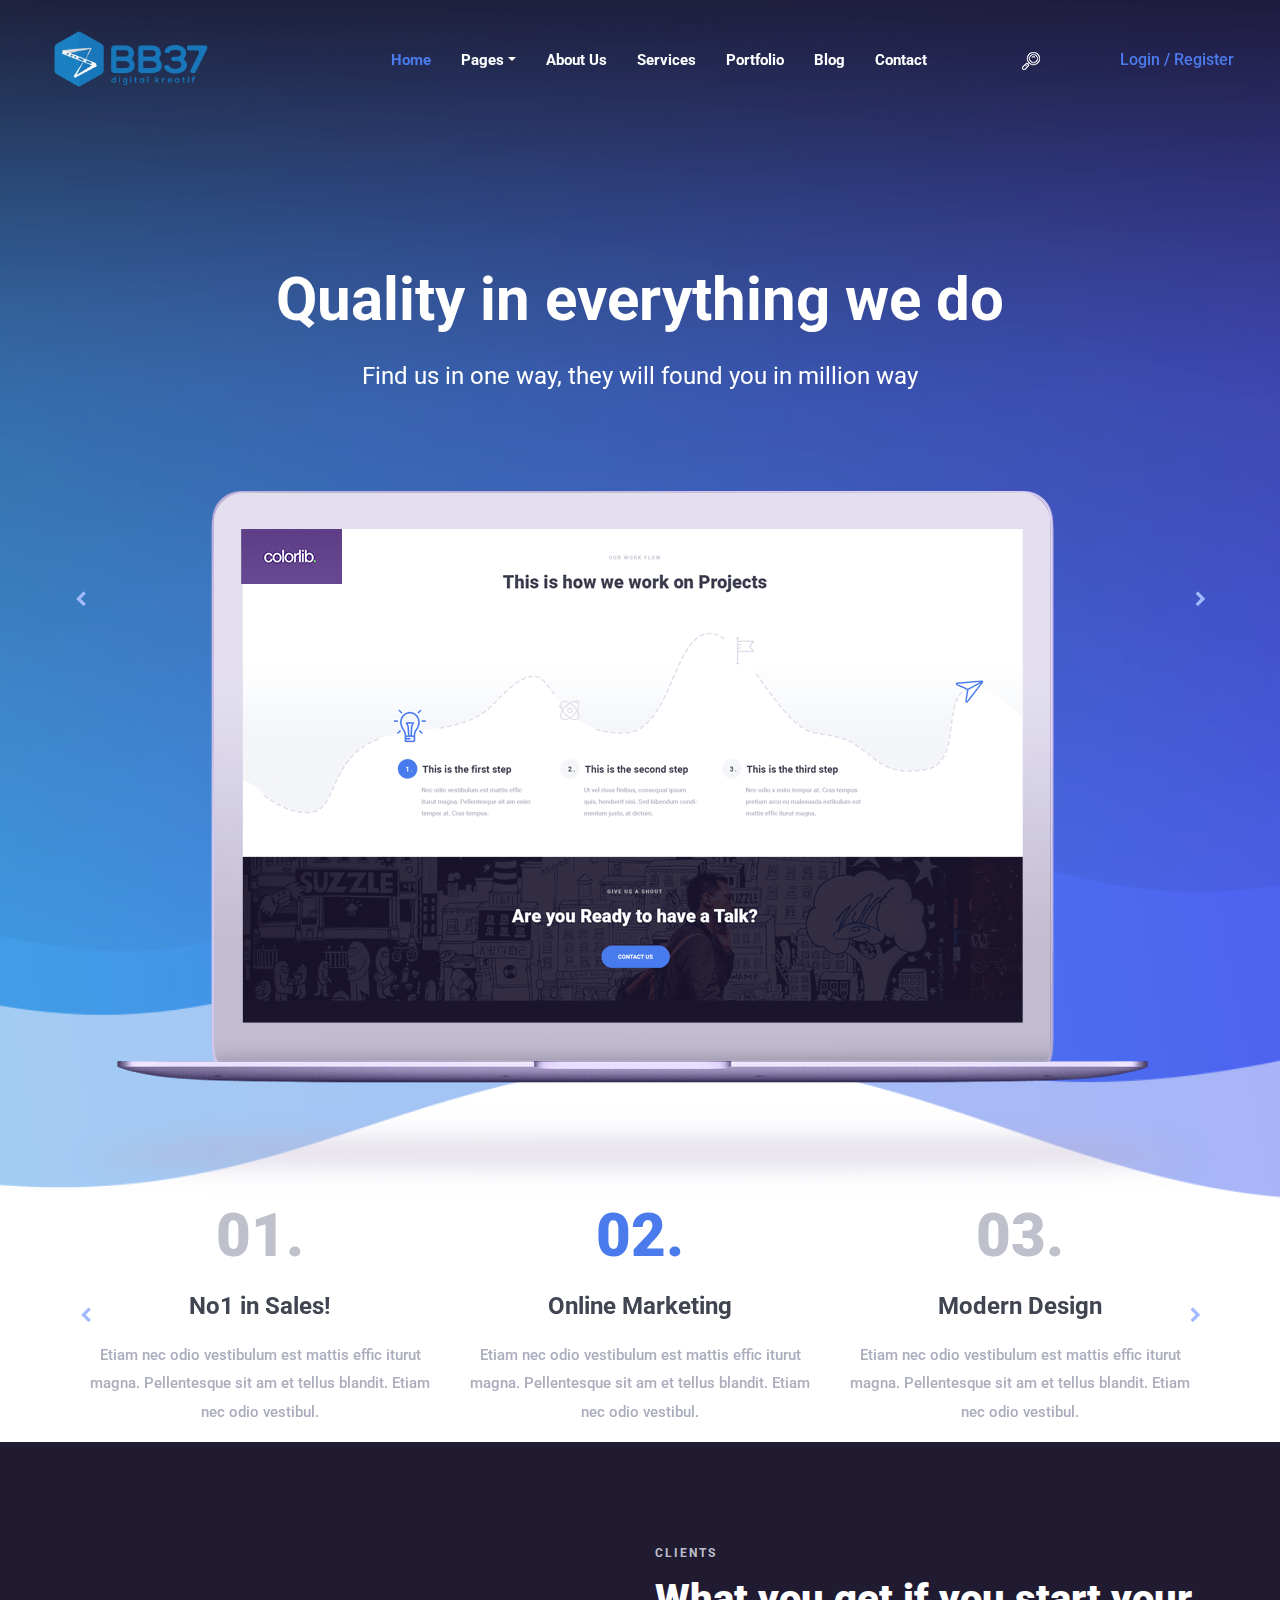
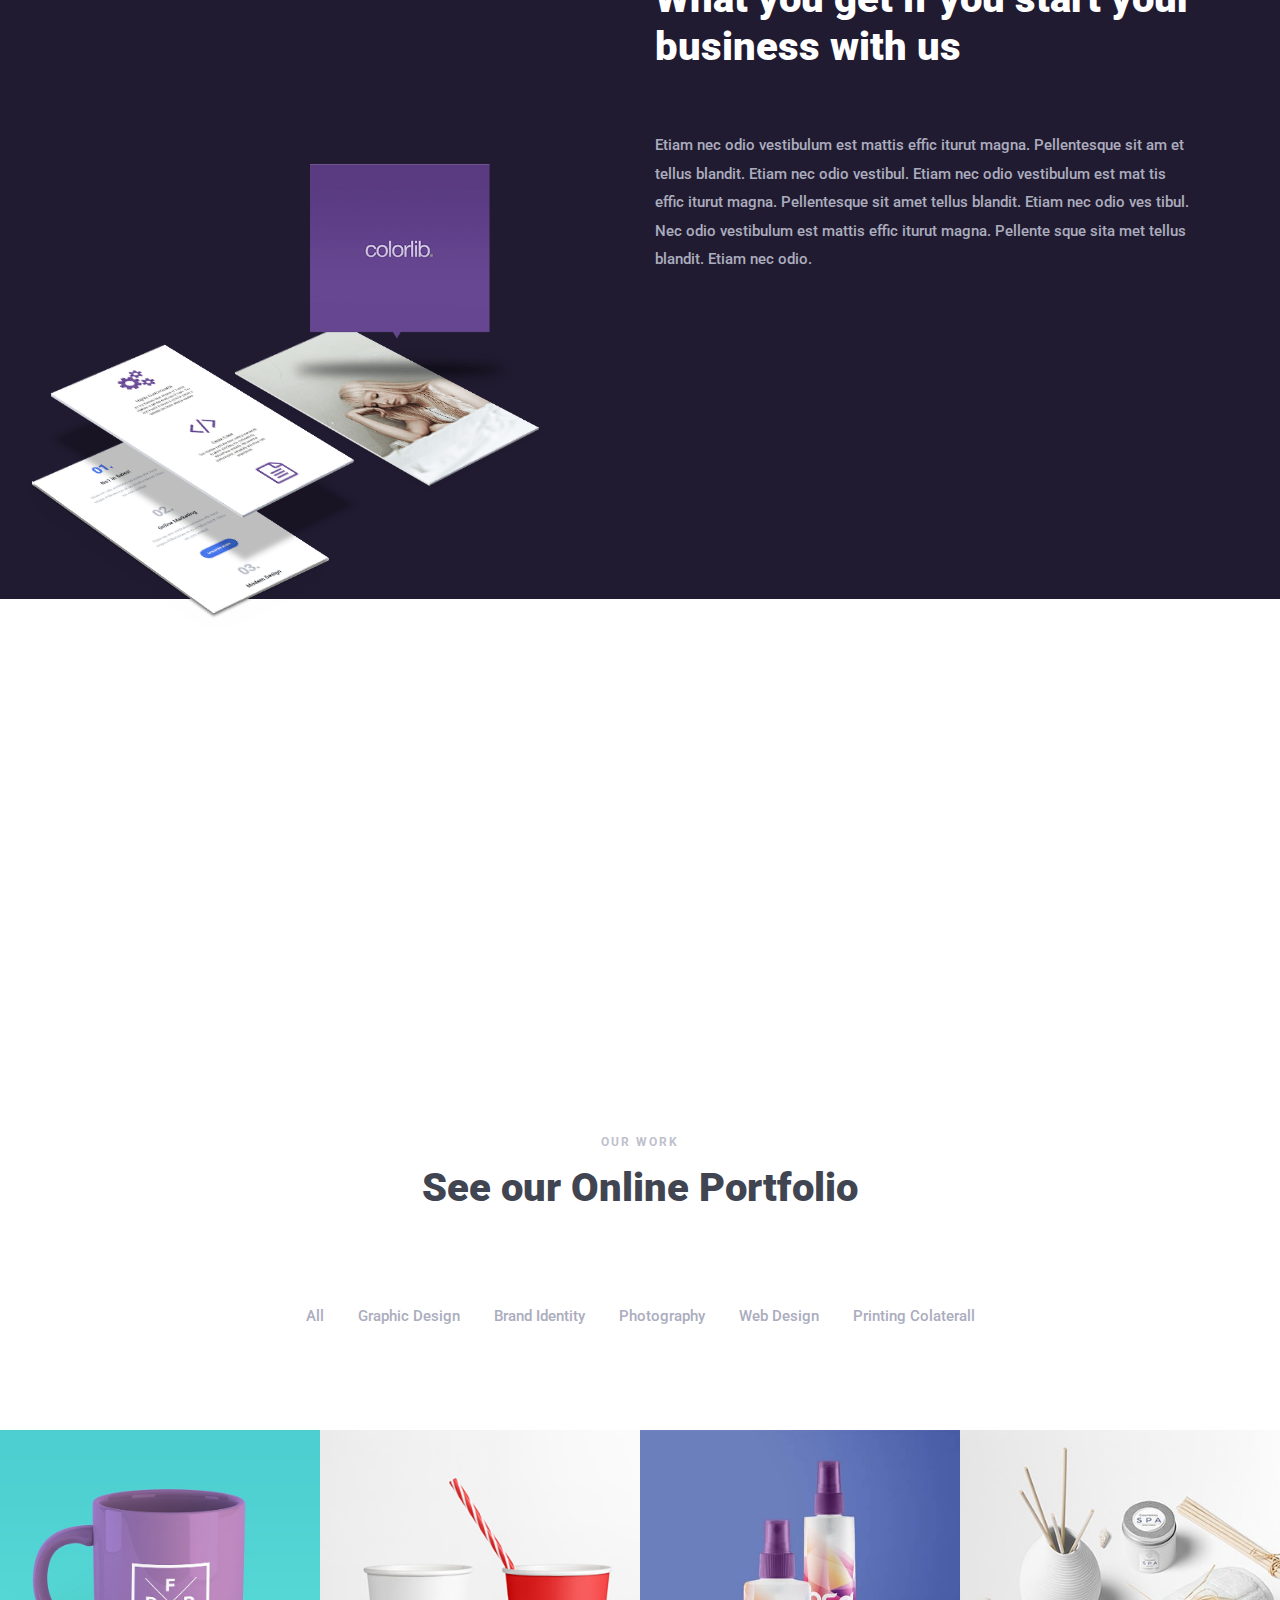
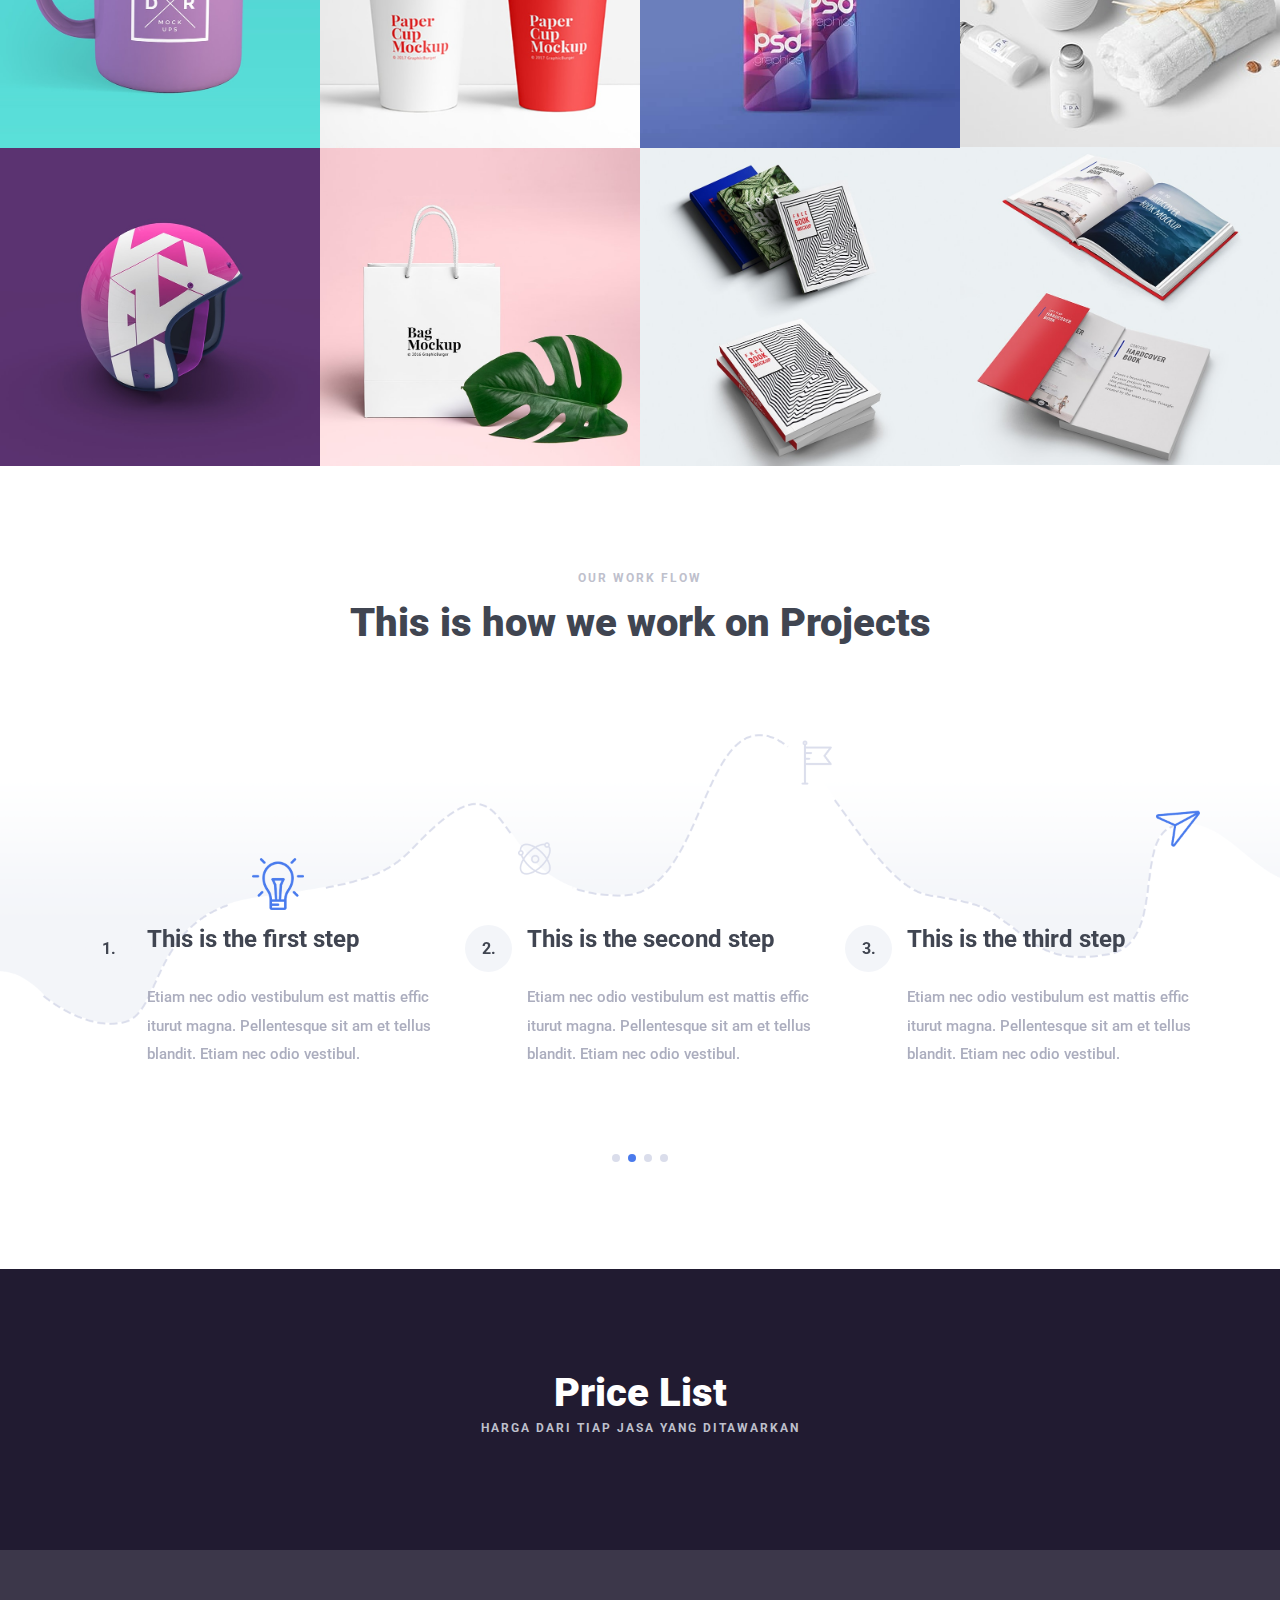
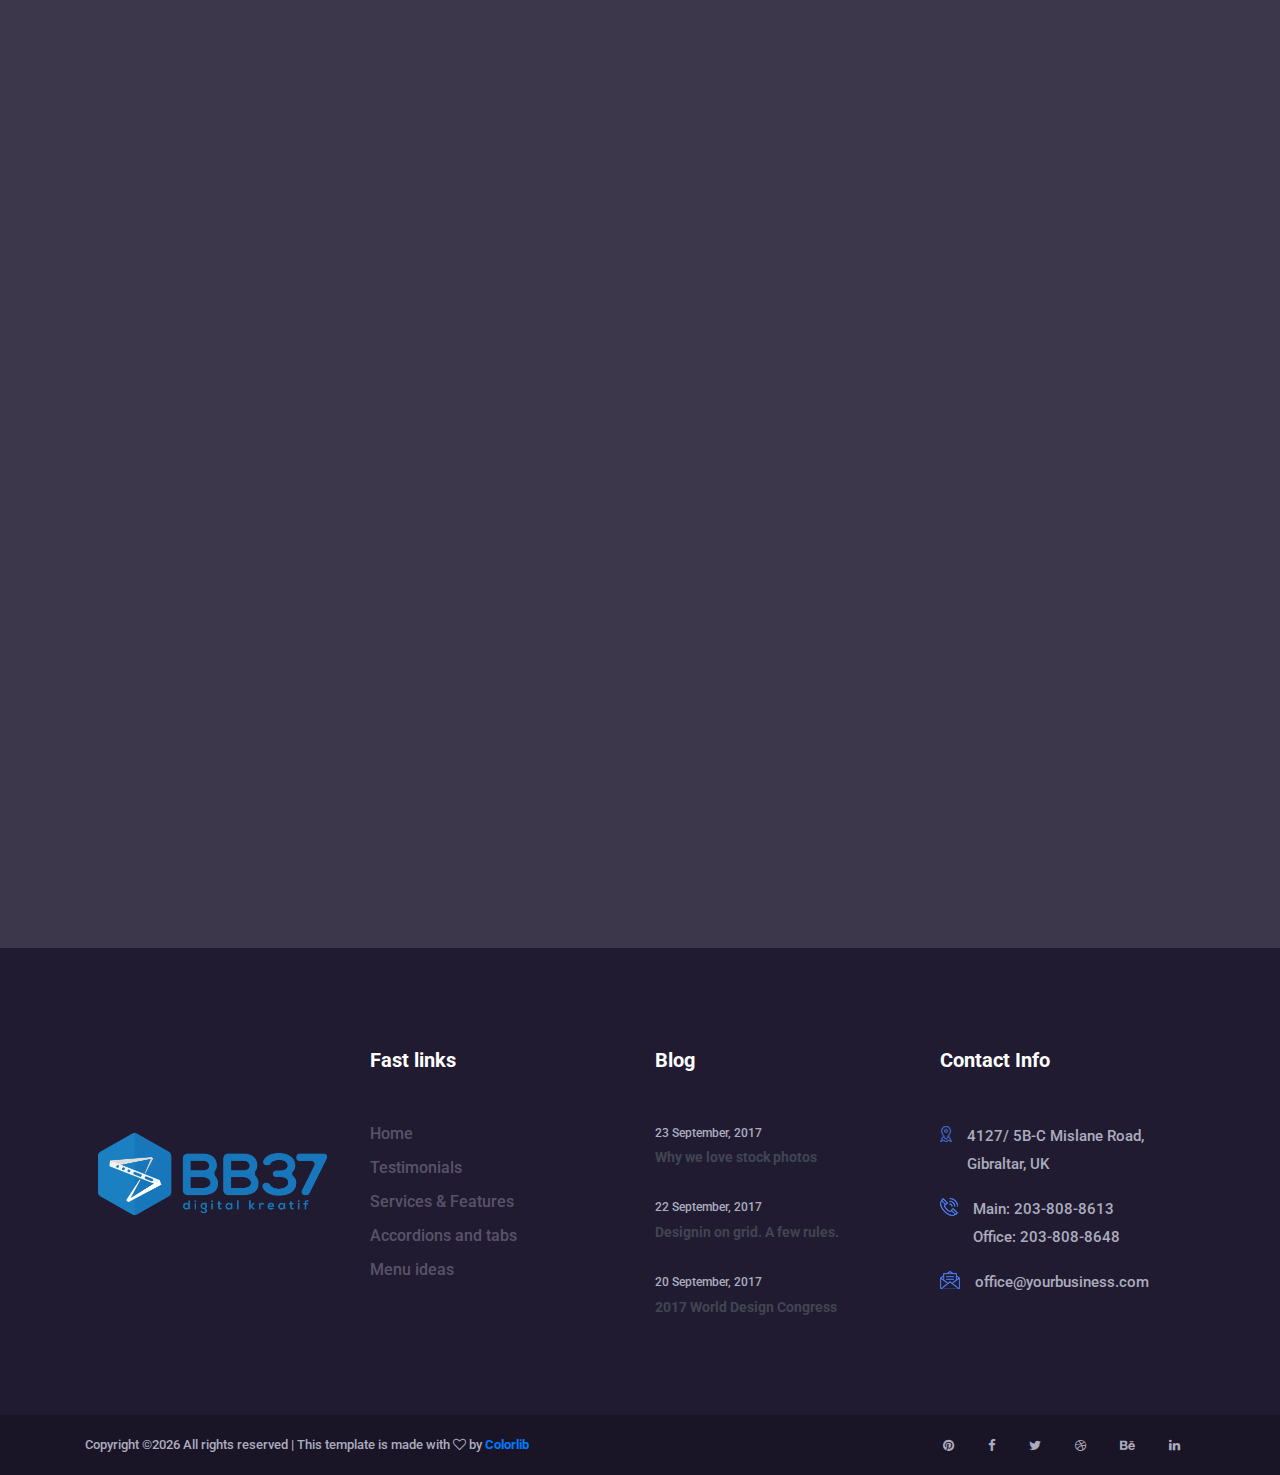
==== commit 66385674: "blog big patch" ====
--- a/index.html
+++ b/index.html
@@ -52,7 +52,7 @@
                                             <a class="dropdown-item" href="about.html">About Us</a>
                                             <a class="dropdown-item" href="services.html">Services</a>
                                             <a class="dropdown-item" href="portfolio.html">Portfolio</a>
-                                            <a class="dropdown-item" href="blog.html">Blog</a>
+                                            <a class="dropdown-item" href="blog.php">Blog</a>
                                             <a class="dropdown-item" href="contact.html">Contact</a>
                                             <div class="dropdown-divider"></div>
                                             <a class="dropdown-item" href="elements.html">Elements</a>
@@ -61,7 +61,7 @@
                                     <li class="nav-item"><a class="nav-link" href="about.html">About Us</a></li>
                                     <li class="nav-item"><a class="nav-link" href="services.html">Services</a></li>
                                     <li class="nav-item"><a class="nav-link" href="portfolio.html">Portfolio</a></li>
-                                    <li class="nav-item"><a class="nav-link" href="blog.html">Blog</a></li>
+                                    <li class="nav-item"><a class="nav-link" href="blog.php">Blog</a></li>
                                     <li class="nav-item"><a class="nav-link" href="contact.html">Contact</a></li>
                                 </ul>
                                 <!-- Search Form Area Start -->
@@ -76,7 +76,10 @@
                                     <a href="#" id="search-btn"><img src="img/core-img/search-icon.png" alt="Search"></a>
                                 </div>
                                 <!-- Login/Register btn -->
-                                
+                                <div class="login-register-btn">
+                                    <a href="#">Login</a>
+                                    <a href="#">/ Register</a>
+                                </div>
                             </div>
                         </nav>
                     </div>
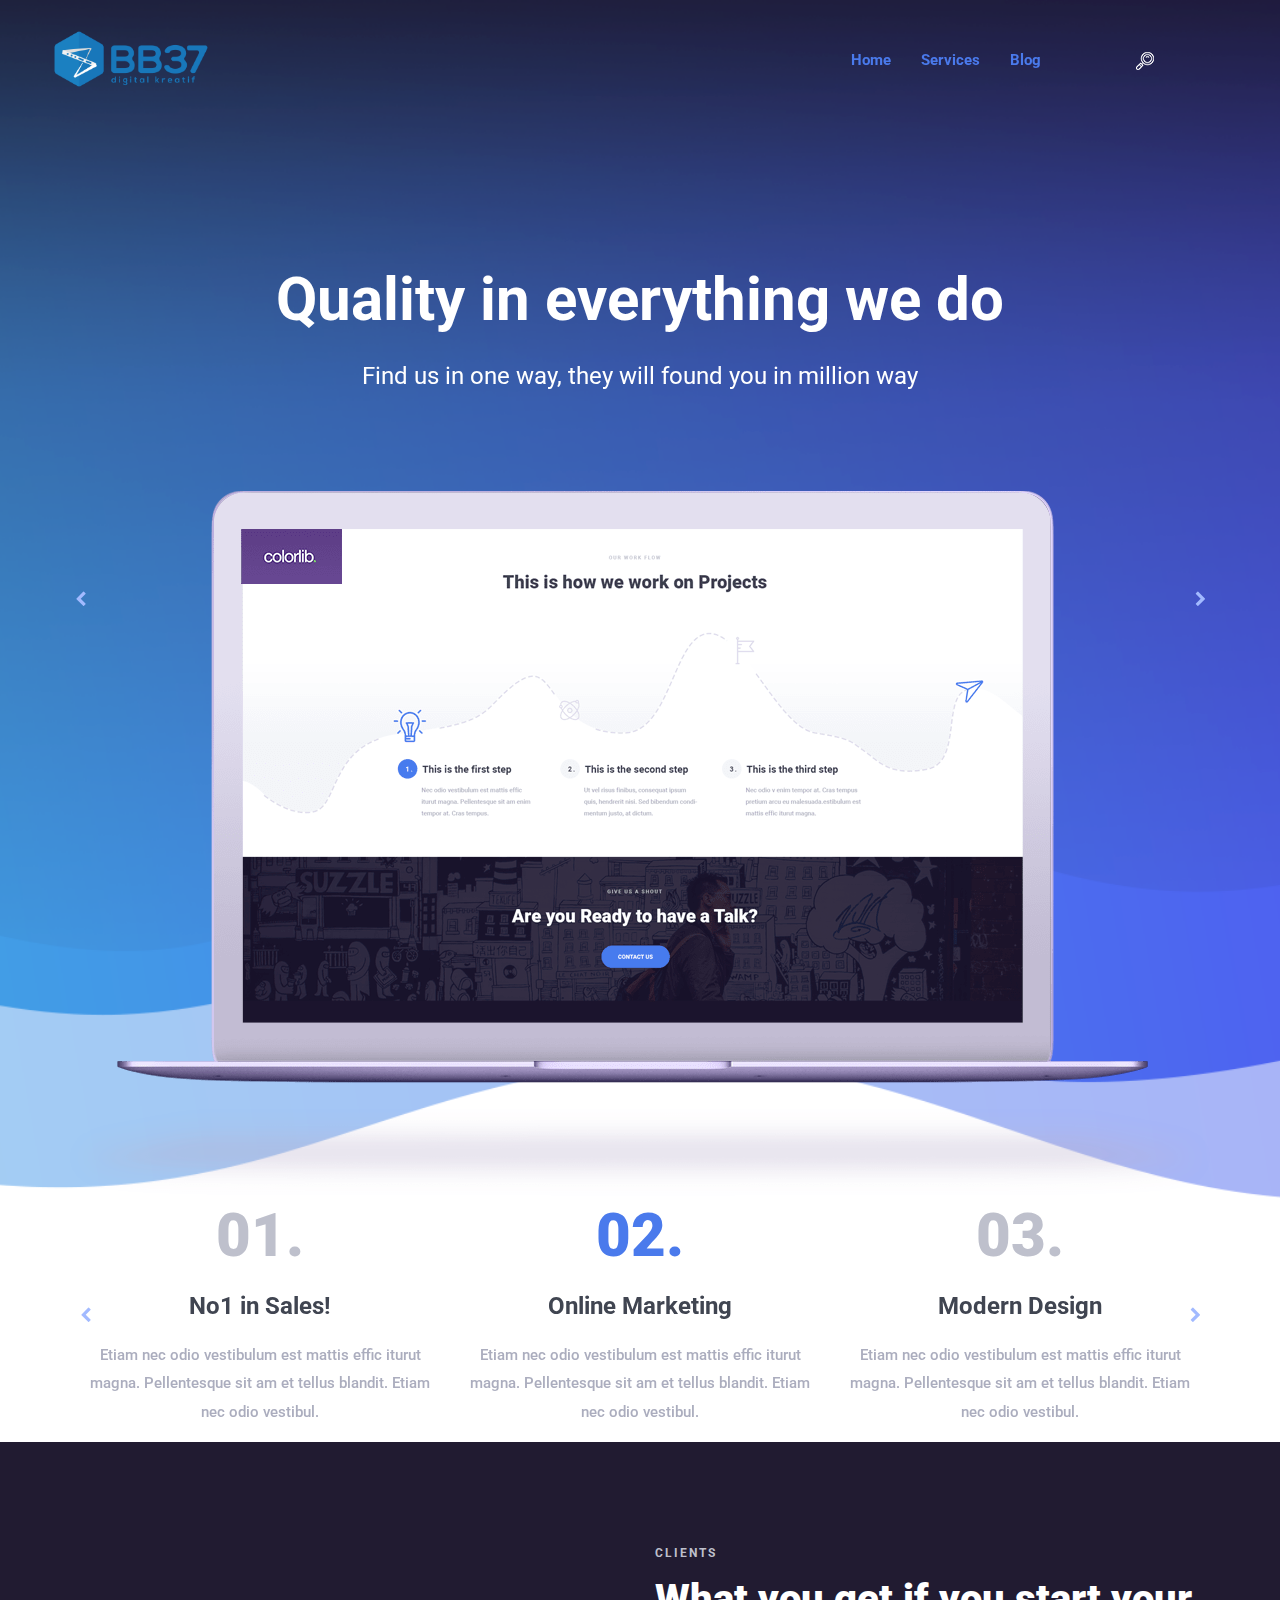
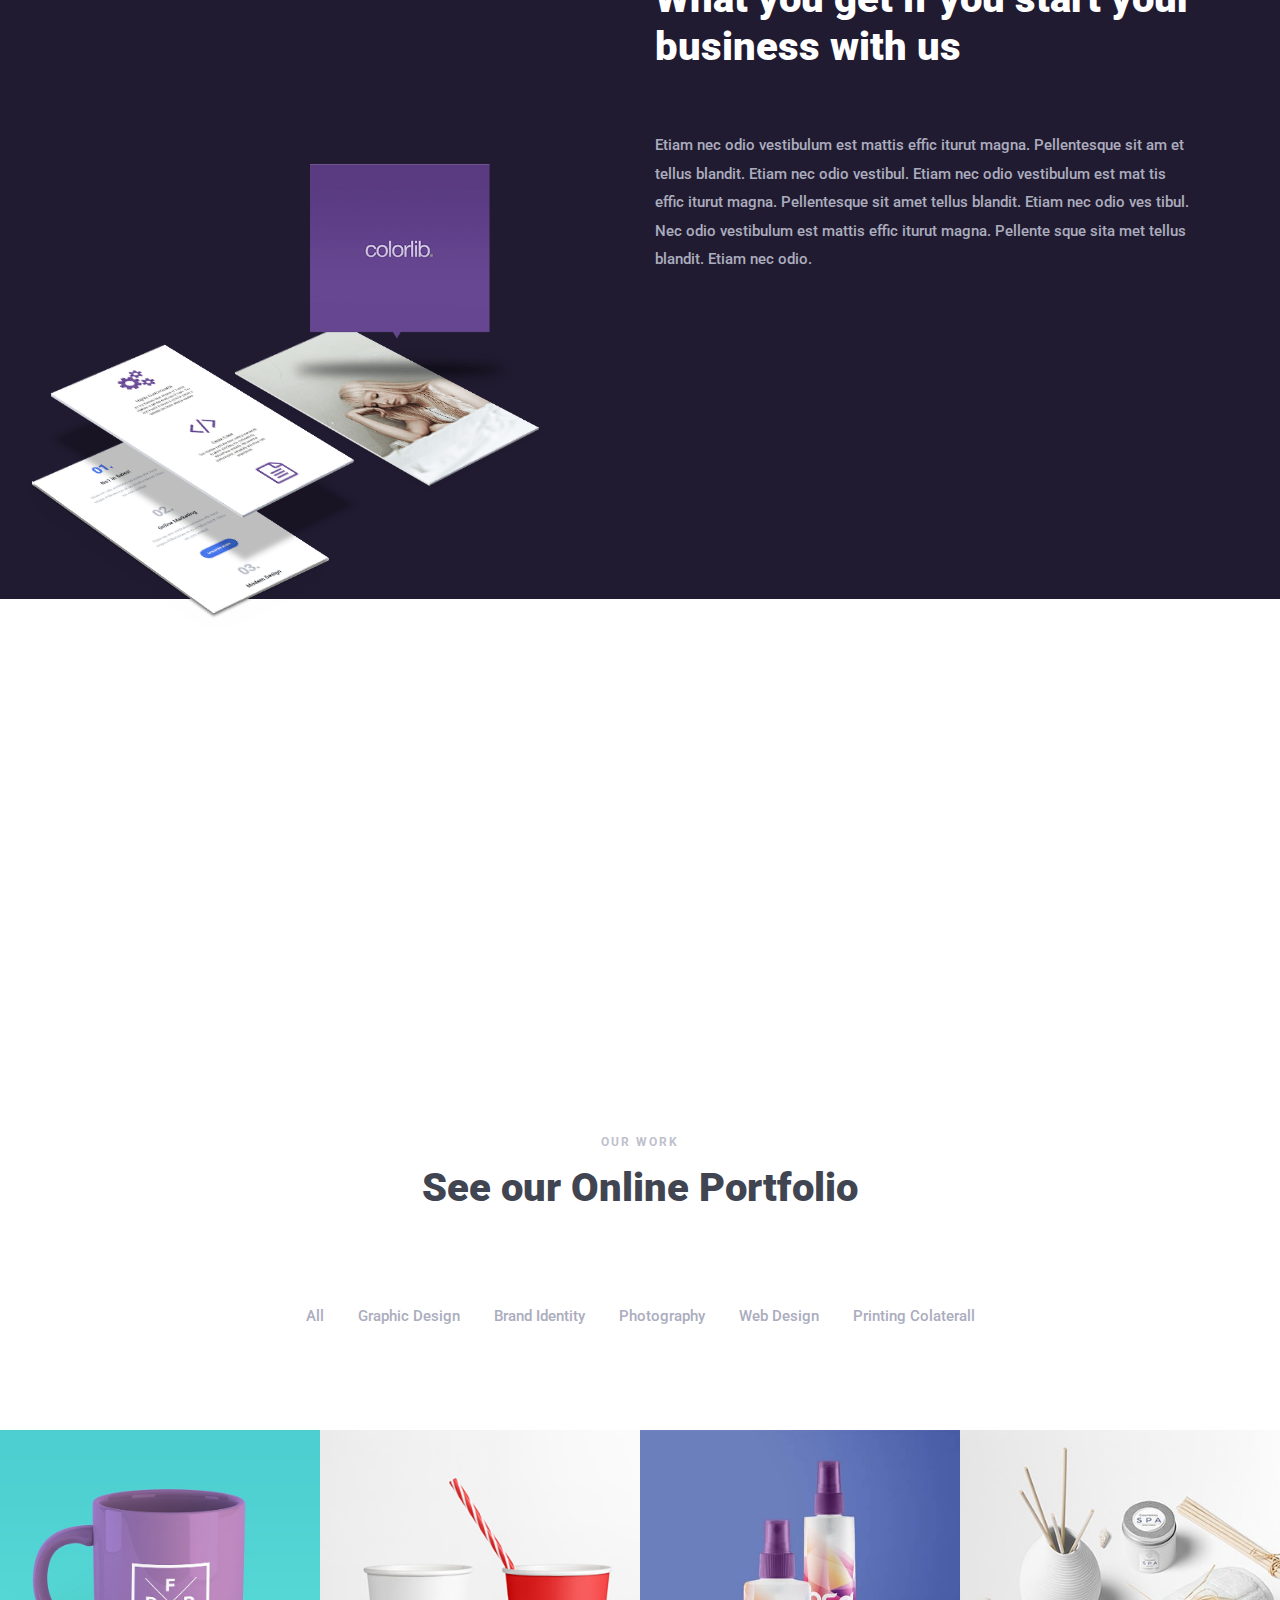
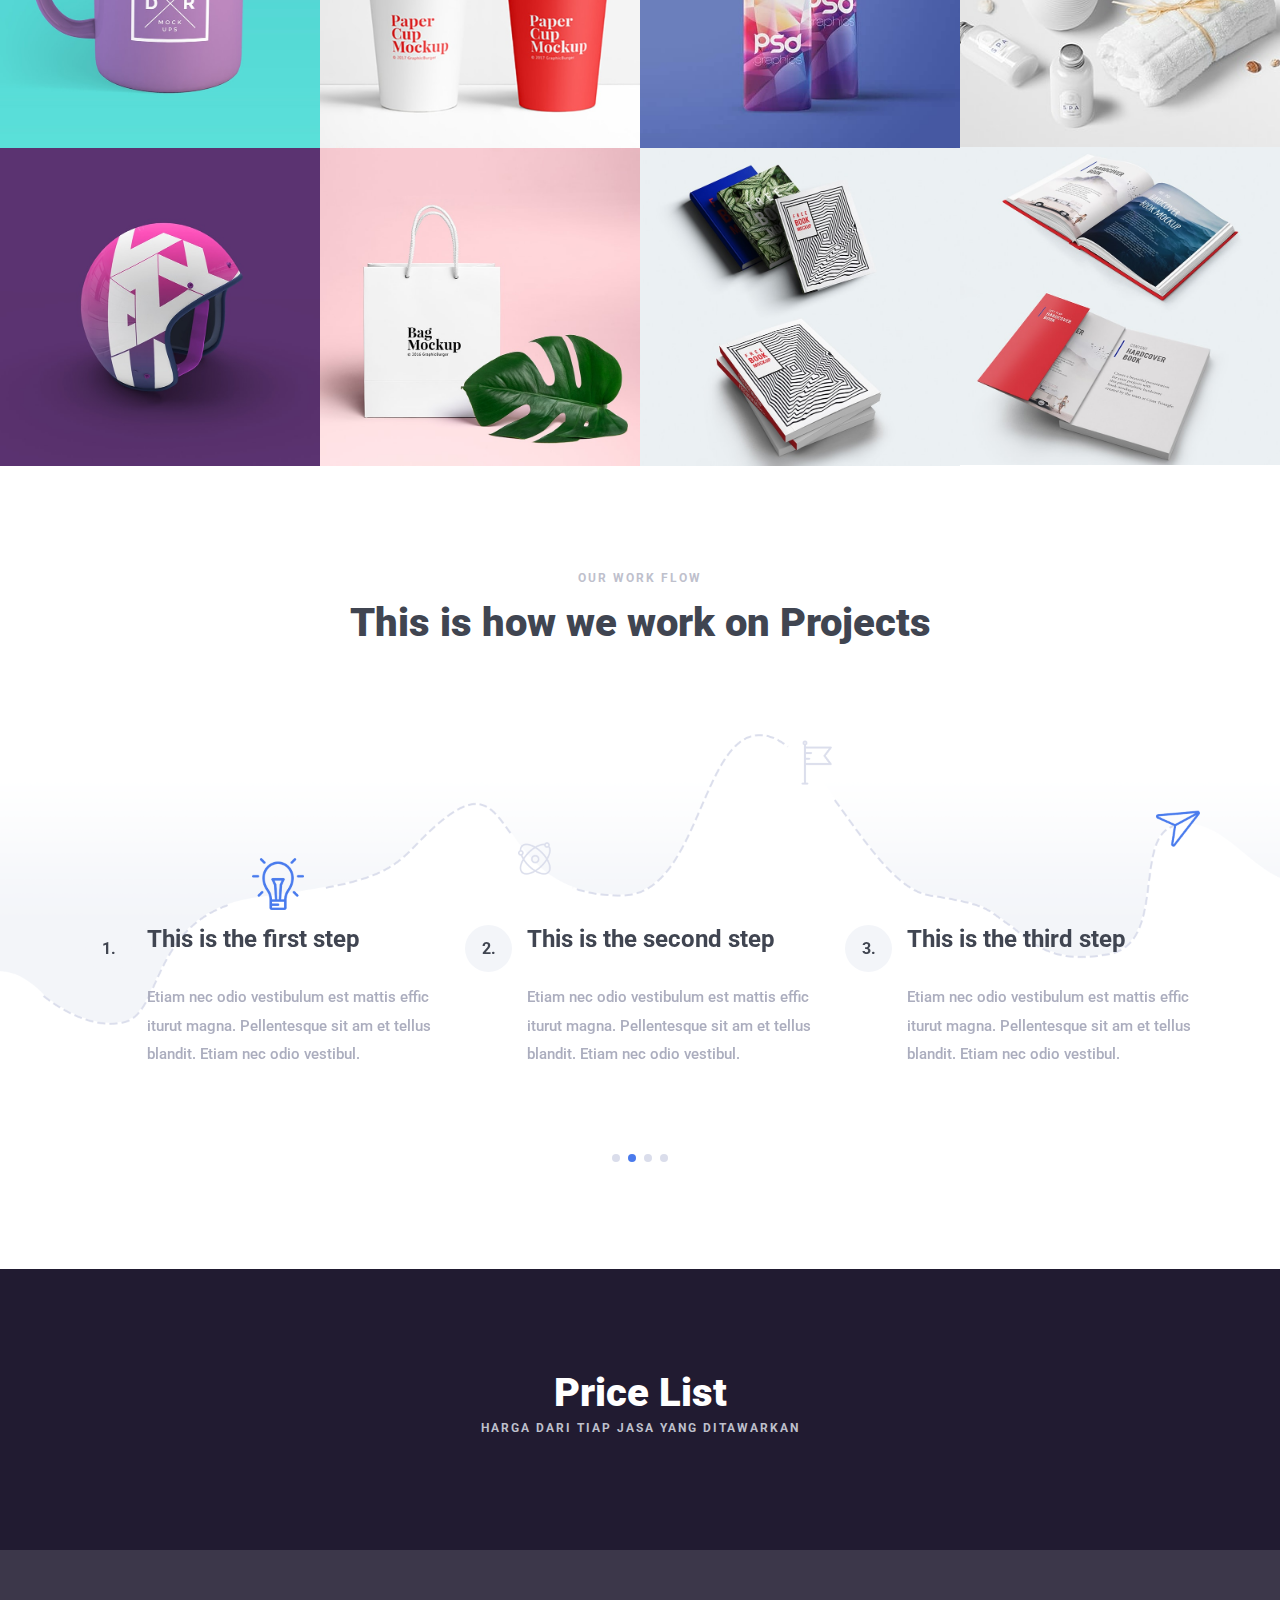
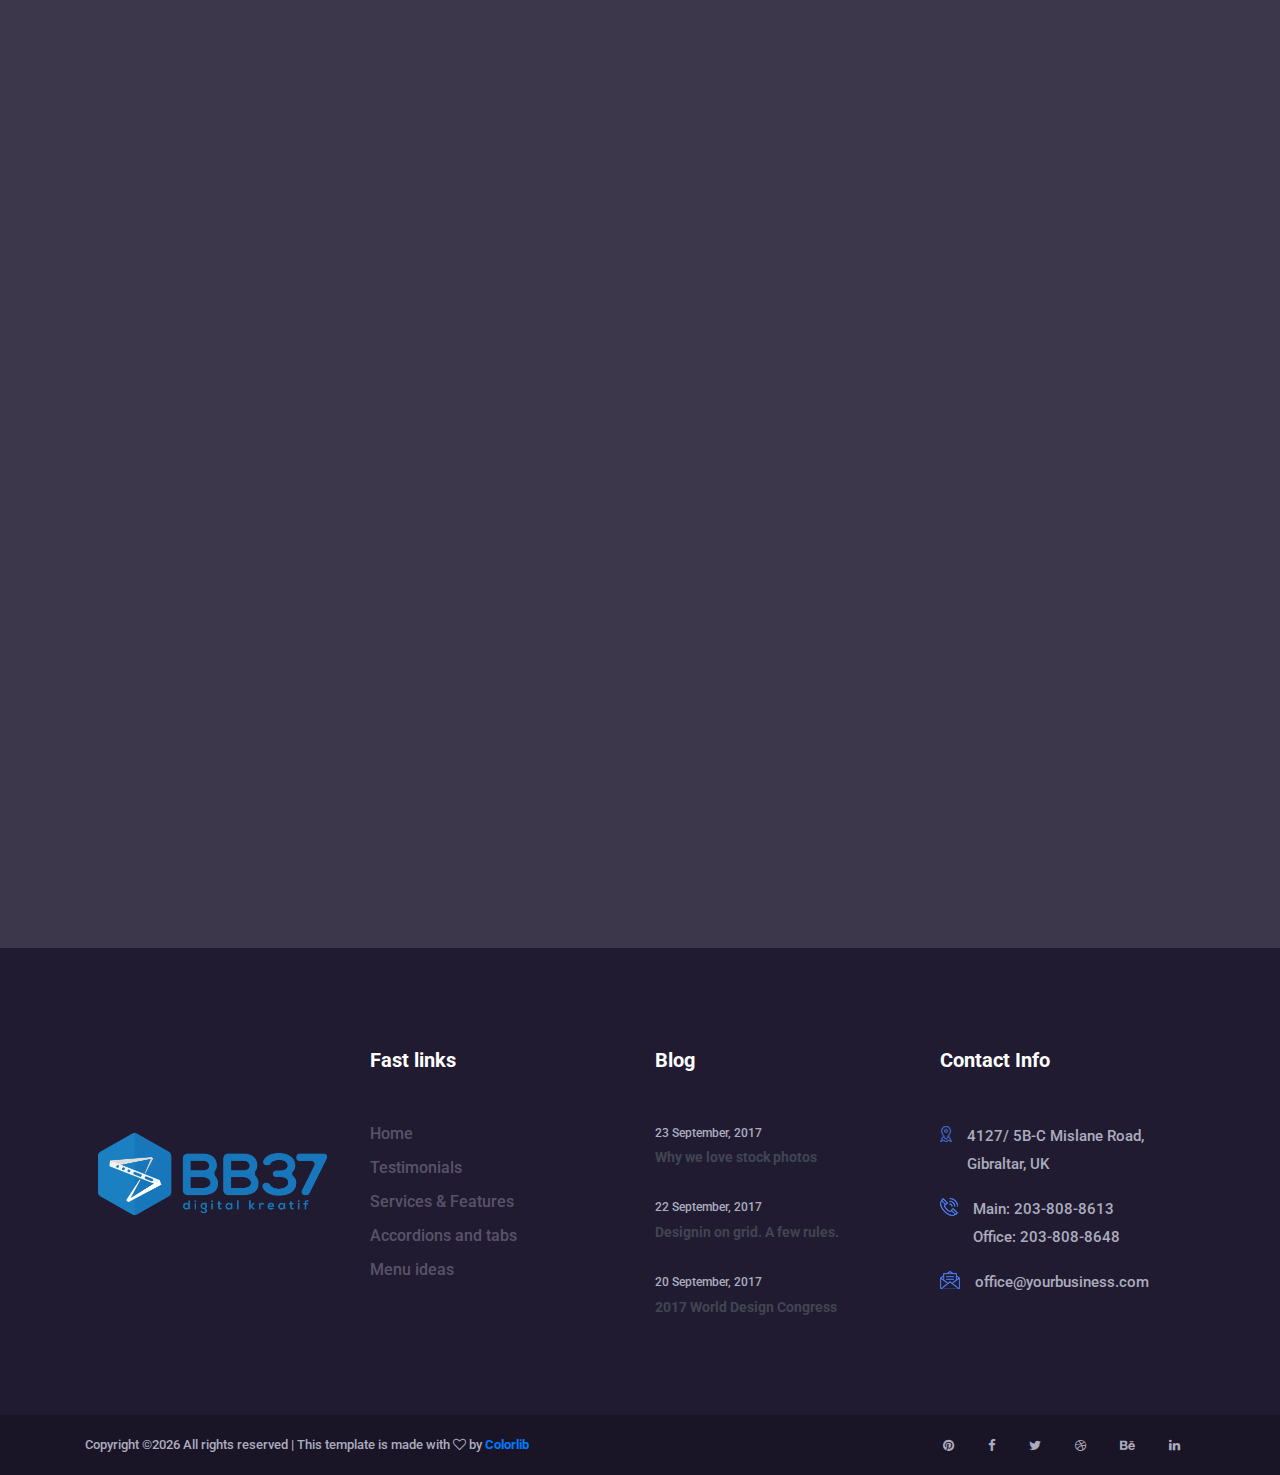
==== commit 985ca372: "kontollele" ====
--- a/index.html
+++ b/index.html
@@ -45,24 +45,10 @@
                             <div class="collapse navbar-collapse justify-content-end" id="mosh-navbar">
                                 <ul class="navbar-nav animated" id="nav">
                                     <li class="nav-item active"><a class="nav-link" href="index.html">Home</a></li>
-                                    <li class="nav-item dropdown">
-                                        <a class="nav-link dropdown-toggle" href="#" id="moshDropdown" role="button" data-toggle="dropdown" aria-haspopup="true" aria-expanded="false">Pages</a>
-                                        <div class="dropdown-menu" aria-labelledby="moshDropdown">
-                                            <a class="dropdown-item" href="index.html">Home</a>
-                                            <a class="dropdown-item" href="about.html">About Us</a>
-                                            <a class="dropdown-item" href="services.html">Services</a>
-                                            <a class="dropdown-item" href="portfolio.html">Portfolio</a>
-                                            <a class="dropdown-item" href="blog.php">Blog</a>
-                                            <a class="dropdown-item" href="contact.html">Contact</a>
-                                            <div class="dropdown-divider"></div>
-                                            <a class="dropdown-item" href="elements.html">Elements</a>
-                                        </div>
-                                    </li>
-                                    <li class="nav-item"><a class="nav-link" href="about.html">About Us</a></li>
+                                   
                                     <li class="nav-item"><a class="nav-link" href="services.html">Services</a></li>
-                                    <li class="nav-item"><a class="nav-link" href="portfolio.html">Portfolio</a></li>
-                                    <li class="nav-item"><a class="nav-link" href="blog.php">Blog</a></li>
-                                    <li class="nav-item"><a class="nav-link" href="contact.html">Contact</a></li>
+                                   
+                                    <li class="nav-item"><a class="nav-link" href="blog.html">Blog</a></li>
                                 </ul>
                                 <!-- Search Form Area Start -->
                                 <div class="search-form-area animated">
@@ -76,10 +62,7 @@
                                     <a href="#" id="search-btn"><img src="img/core-img/search-icon.png" alt="Search"></a>
                                 </div>
                                 <!-- Login/Register btn -->
-                                <div class="login-register-btn">
-                                    <a href="#">Login</a>
-                                    <a href="#">/ Register</a>
-                                </div>
+                                
                             </div>
                         </nav>
                     </div>
--- a/style.css
+++ b/style.css
@@ -387,7 +387,7 @@
 }
 
 .menu_area #nav .nav-link {
-    color: #fff;
+    color: #4a7aec  ;
     display: block;
     font-size: 15px;
     -webkit-transition-duration: 500ms;
@@ -403,7 +403,7 @@
 .menu_area .dropdown-item {
     font-size: 14px;
     font-weight: 700;
-    color: #9597a6;
+    color: #4a7aec;
 }
 
 .menu_area #nav .nav-link:hover,
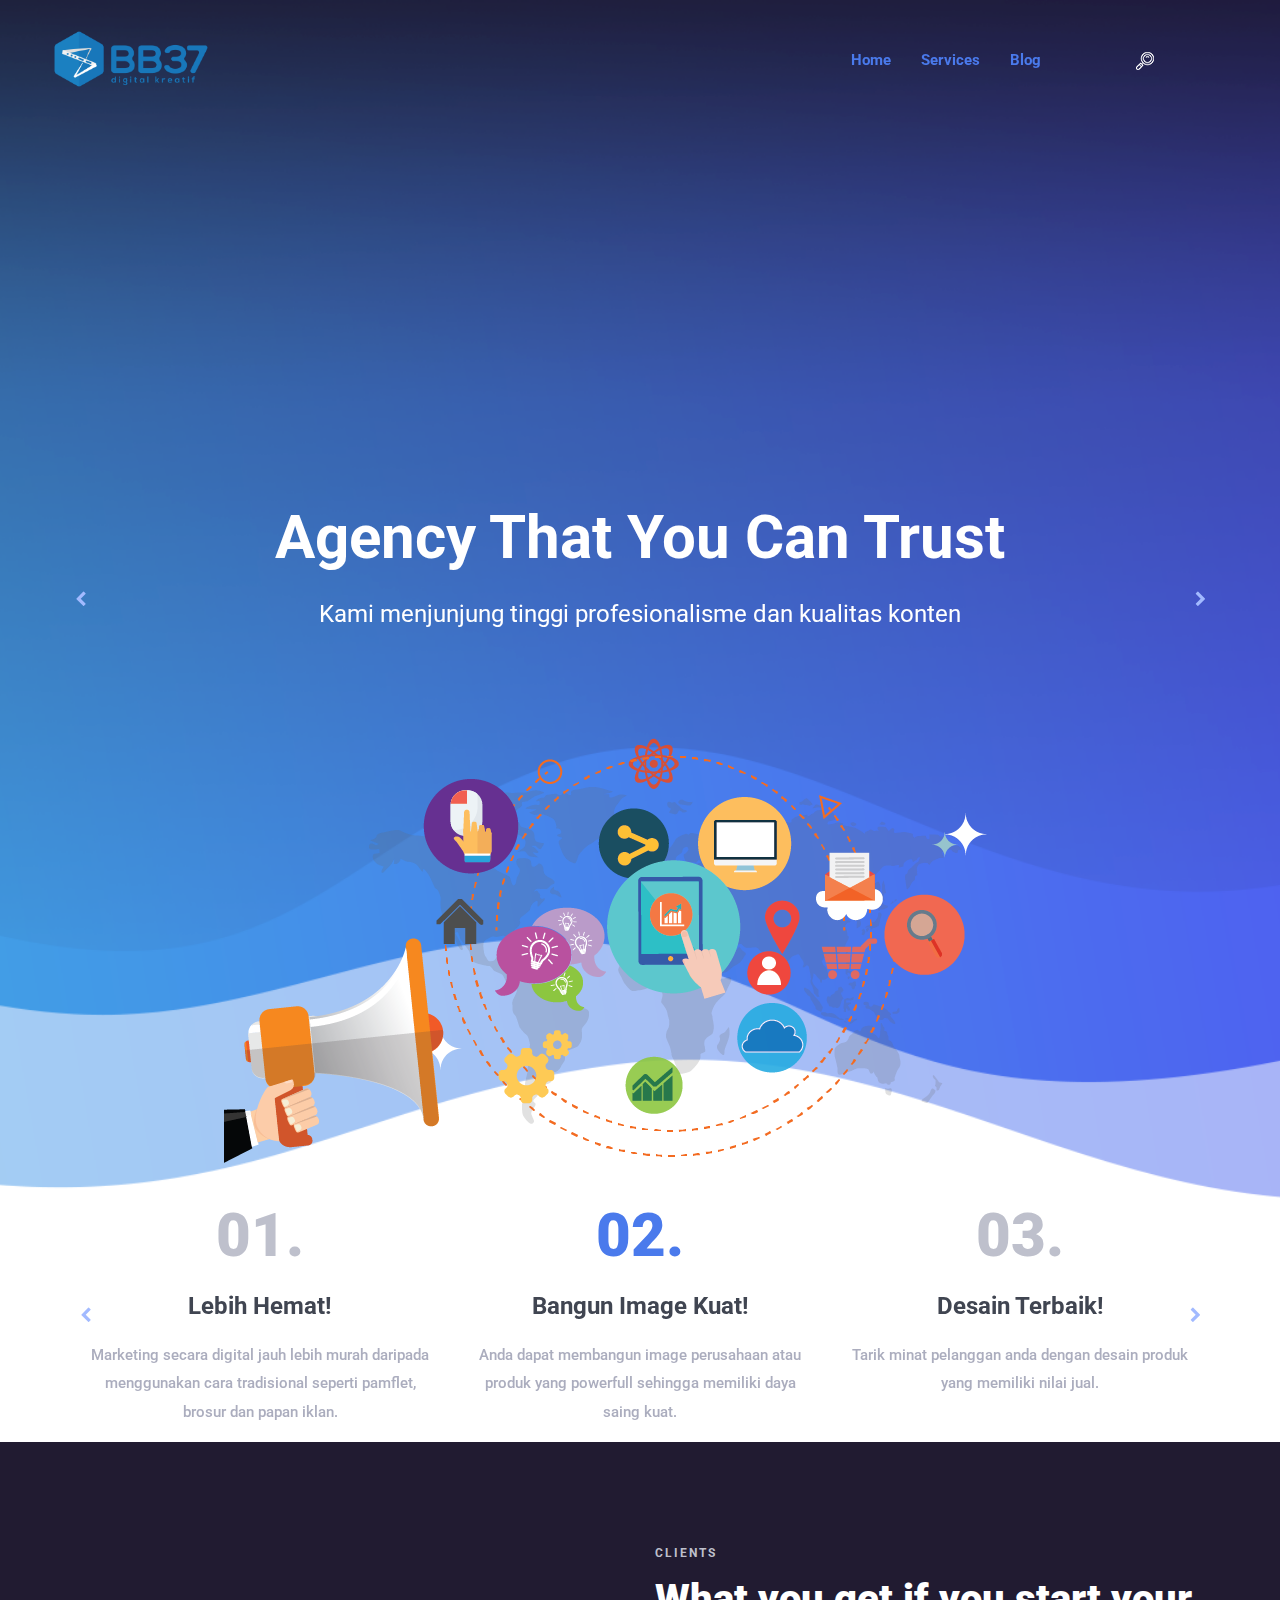
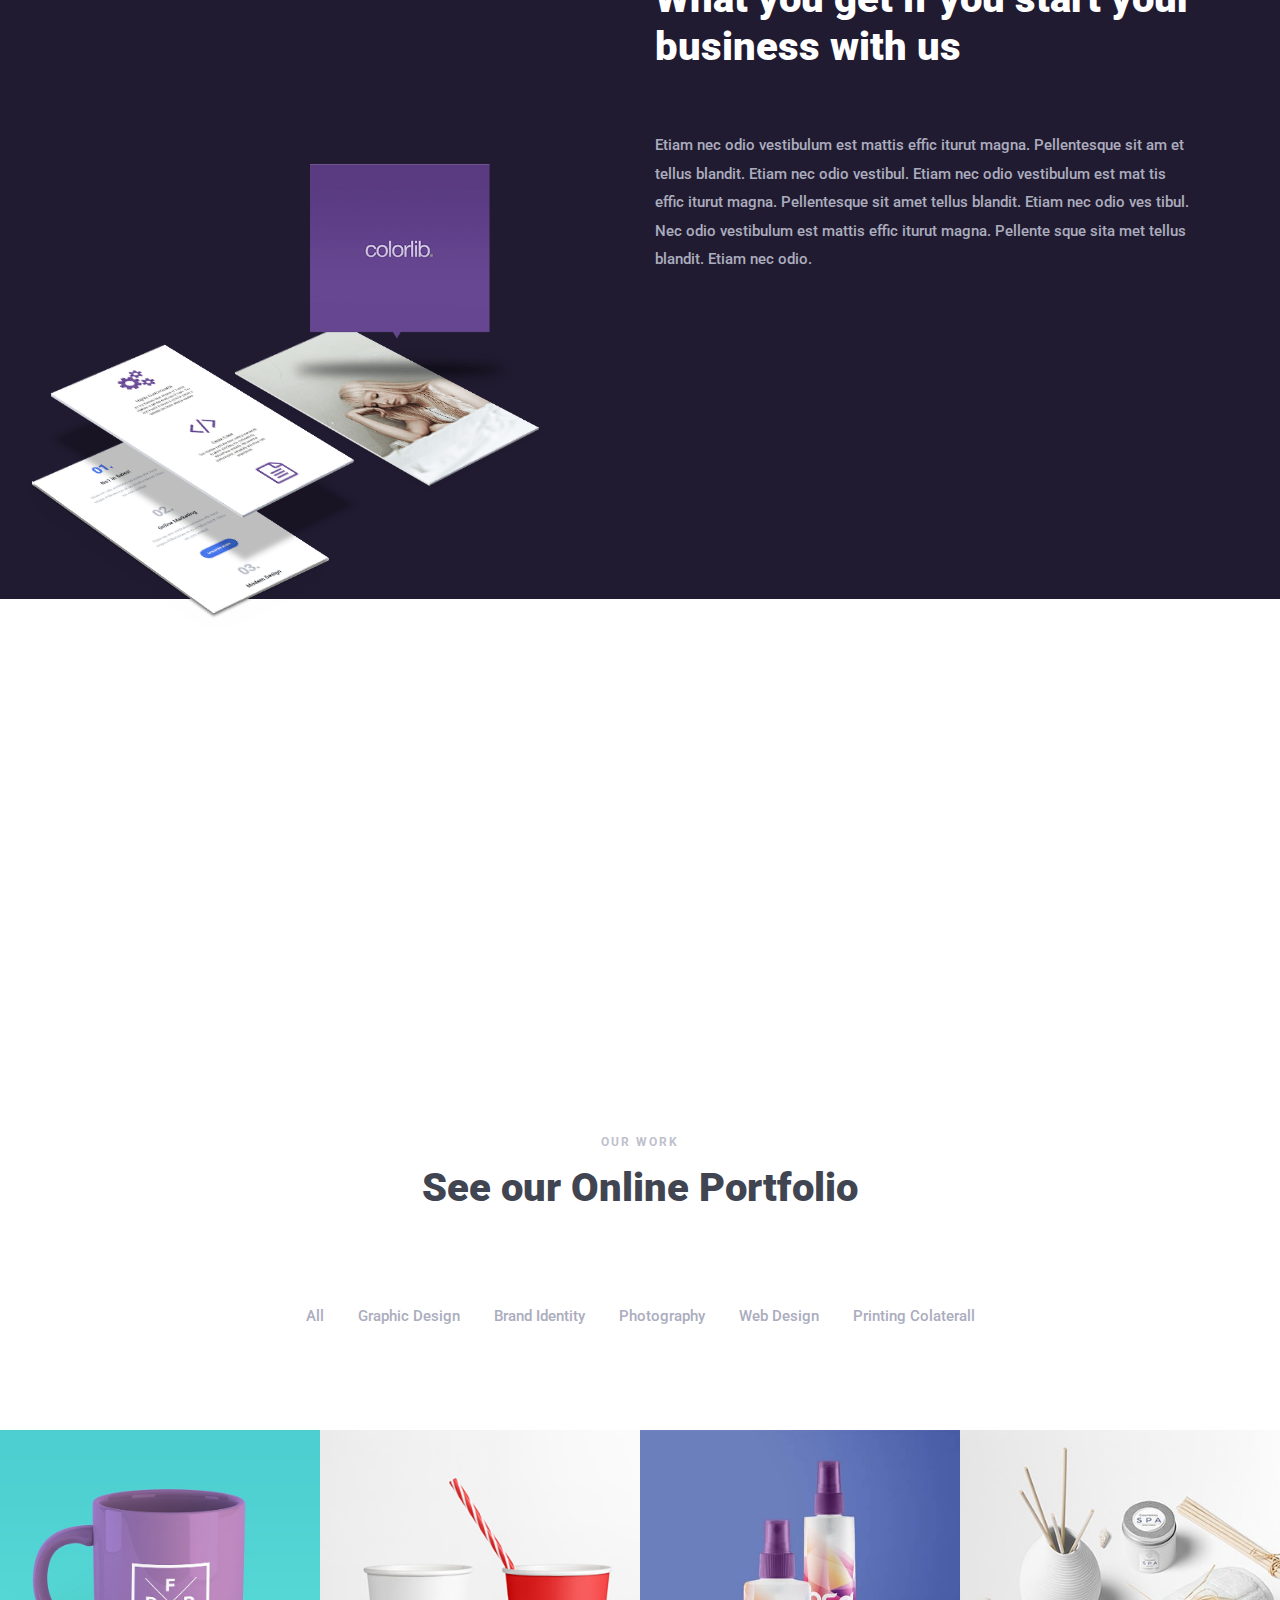
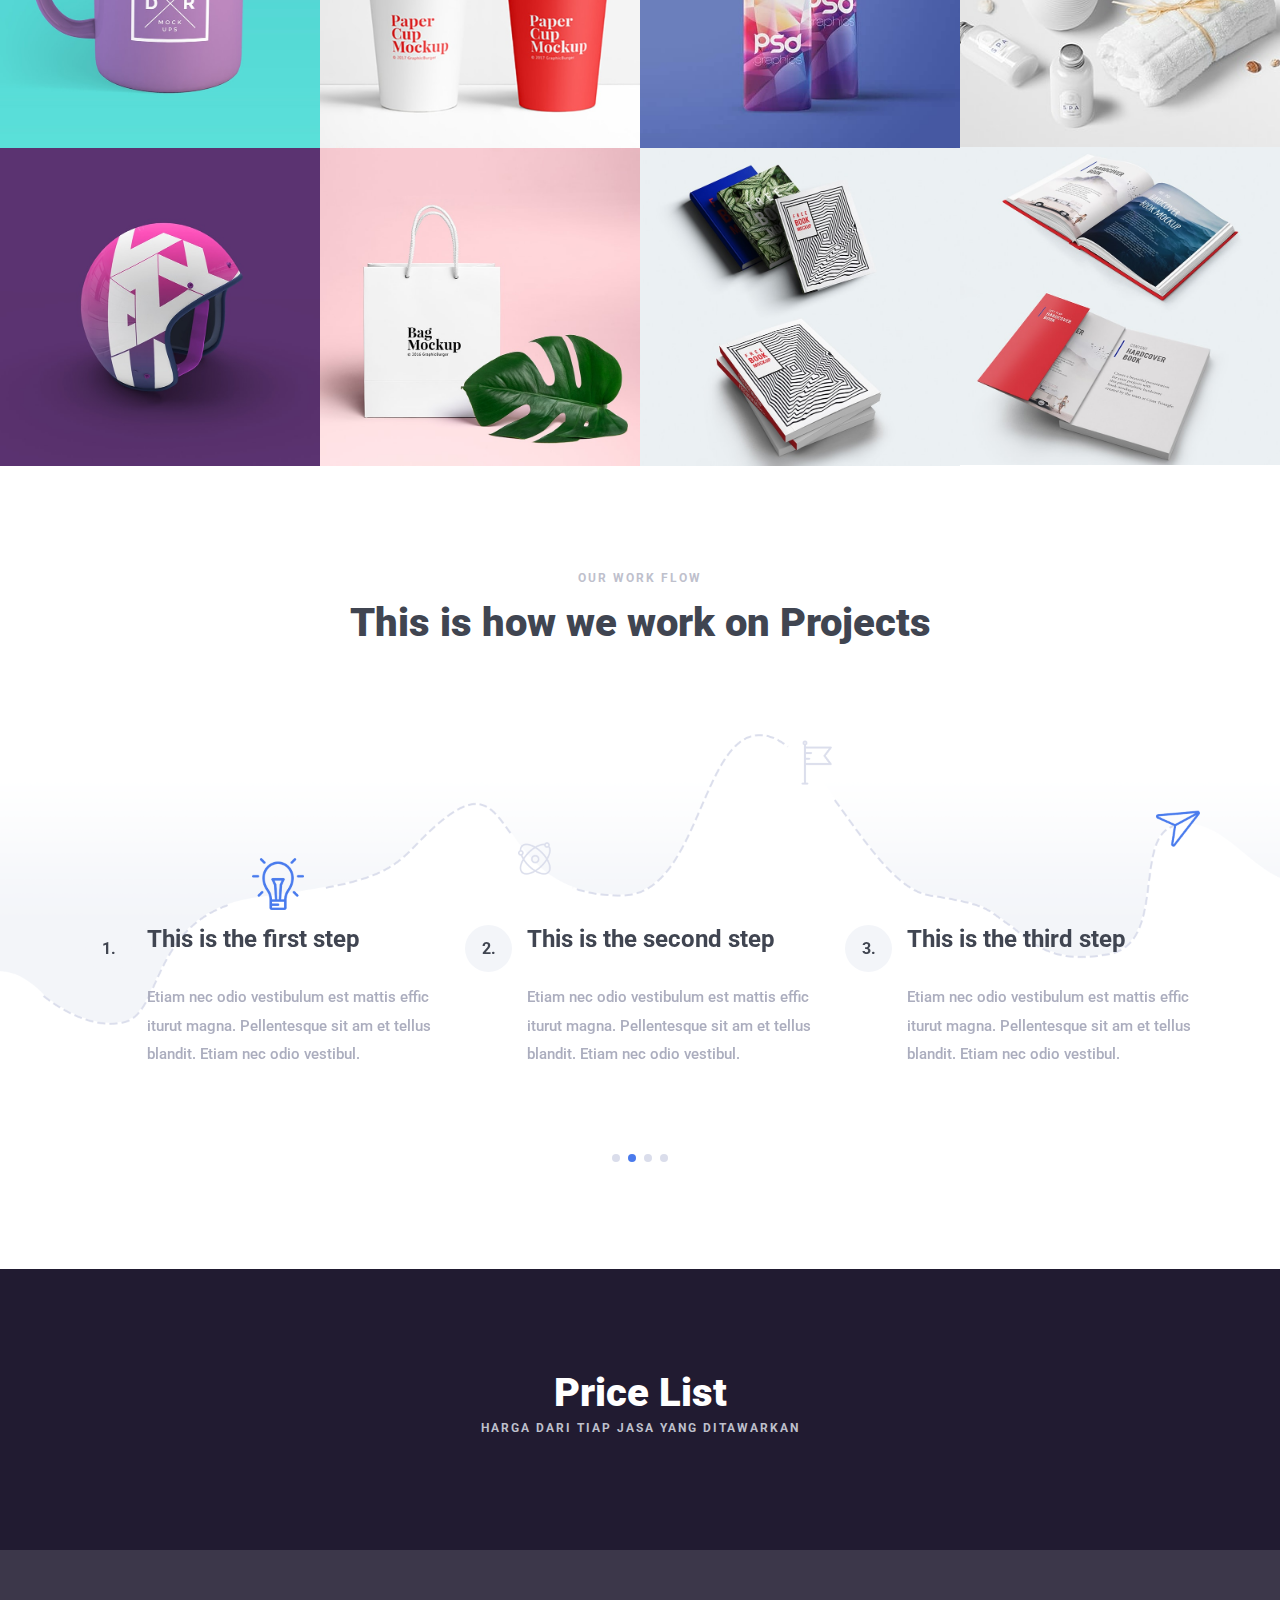
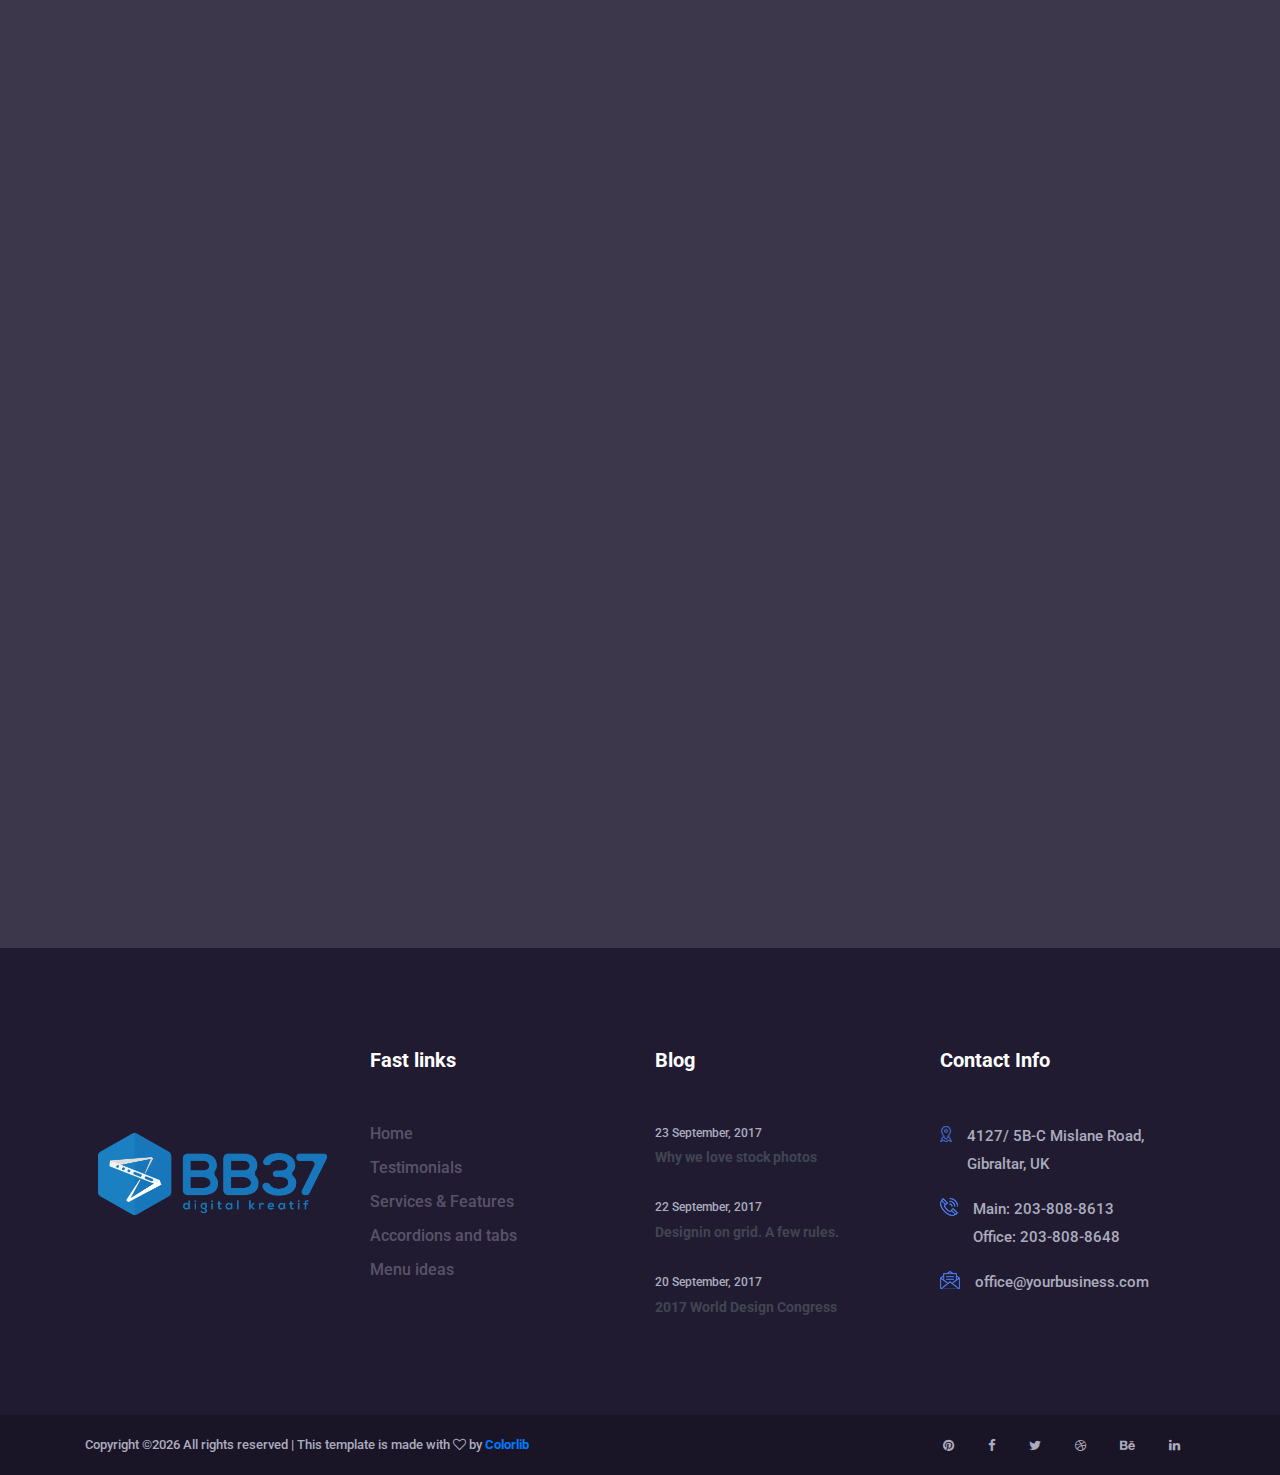
==== commit 5b8fd4ae: "Update index.html" ====
--- a/index.html
+++ b/index.html
@@ -78,8 +78,8 @@
             <!-- Single Hero Slides -->
             <div class="single-hero-slide d-flex align-items-end justify-content-center">
                 <div class="hero-slide-content text-center">
-                    <h2>Quality in everything we do</h2>
-                    <h4>Find us in one way, they will found you in million way</h4>
+                    <h2>Agency That You Can Trust</h2>
+                    <h4>Kami menjunjung tinggi profesionalisme dan kualitas konten</h4>
                     <img class="slide-img" src="img/bg-img/device.png" alt="">
                 </div>
             </div>
@@ -104,38 +104,38 @@
                         <!-- Single Service Area -->
                         <div class="single-service-area text-center">
                             <h2>01. </h2>
-                            <h4>No1 in Sales!</h4>
-                            <p>Etiam nec odio vestibulum est mattis effic iturut magna. Pellentesque sit am et tellus blandit. Etiam nec odio vestibul.</p>
+                            <h4>Lebih Hemat!</h4>
+                            <p>Marketing secara digital jauh lebih murah daripada menggunakan cara tradisional seperti pamflet, brosur dan papan iklan.</p>
                         </div>
                         <!-- Single Service Area -->
                         <div class="single-service-area text-center">
                             <h2>02.</h2>
-                            <h4>Online Marketing</h4>
-                            <p>Etiam nec odio vestibulum est mattis effic iturut magna. Pellentesque sit am et tellus blandit. Etiam nec odio vestibul.</p>
+                            <h4>Bangun Image Kuat!</h4>
+                            <p>Anda dapat membangun image perusahaan atau produk yang powerfull sehingga memiliki daya saing kuat.</p>
                         </div>
                         <!-- Single Service Area -->
                         <div class="single-service-area text-center">
                             <h2>03.</h2>
-                            <h4>Modern Design</h4>
-                            <p>Etiam nec odio vestibulum est mattis effic iturut magna. Pellentesque sit am et tellus blandit. Etiam nec odio vestibul.</p>
+                            <h4>Desain Terbaik!</h4>
+                            <p>Tarik minat pelanggan anda dengan desain produk yang memiliki nilai jual.</p>
                         </div>
                         <!-- Single Service Area -->
                         <div class="single-service-area text-center">
                             <h2>04.</h2>
-                            <h4>No1 in Sales!</h4>
-                            <p>Etiam nec odio vestibulum est mattis effic iturut magna. Pellentesque sit am et tellus blandit. Etiam nec odio vestibul.</p>
+                            <h4>Jangkauan iklan luas!</h4>
+                            <p>Buat produk anda dikenal banyak orang bahkan seluruh dunia.</p>
                         </div>
                         <!-- Single Service Area -->
                         <div class="single-service-area text-center">
                             <h2>05.</h2>
-                            <h4>Online Marketing</h4>
-                            <p>Etiam nec odio vestibulum est mattis effic iturut magna. Pellentesque sit am et tellus blandit. Etiam nec odio vestibul.</p>
+                            <h4>SEO service !</h4>
+                            <p>Memudahkan pelanggan menemukan anda di mesin pencari google.</p>
                         </div>
                         <!-- Single Service Area -->
                         <div class="single-service-area text-center">
                             <h2>06.</h2>
-                            <h4>Modern Design</h4>
-                            <p>Etiam nec odio vestibulum est mattis effic iturut magna. Pellentesque sit am et tellus blandit. Etiam nec odio vestibul.</p>
+                            <h4>Gratis Konsultasi!!</h4>
+                            <p>Bicarakan langkah promosi anda dengan profesional yang telah berpengalaman di bidangnya.</p>
                         </div>
                     </div>
                 </div>
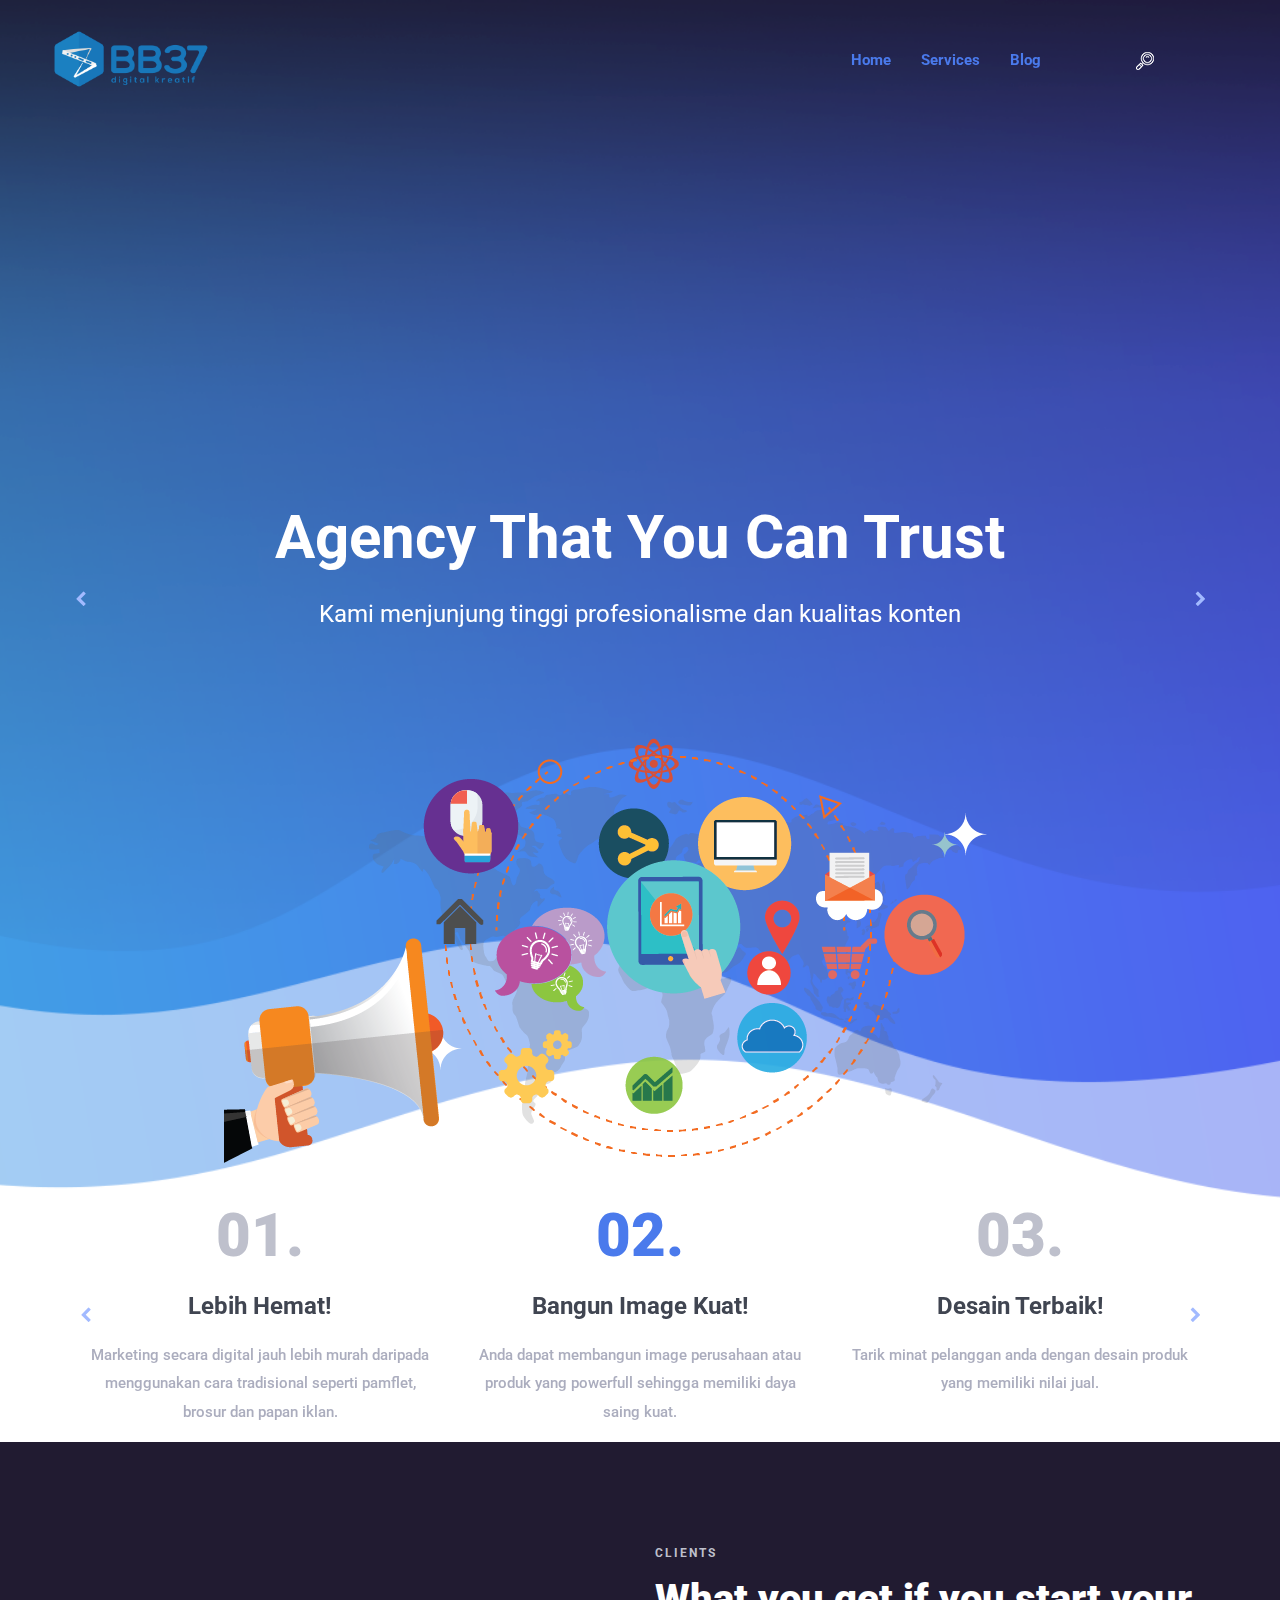
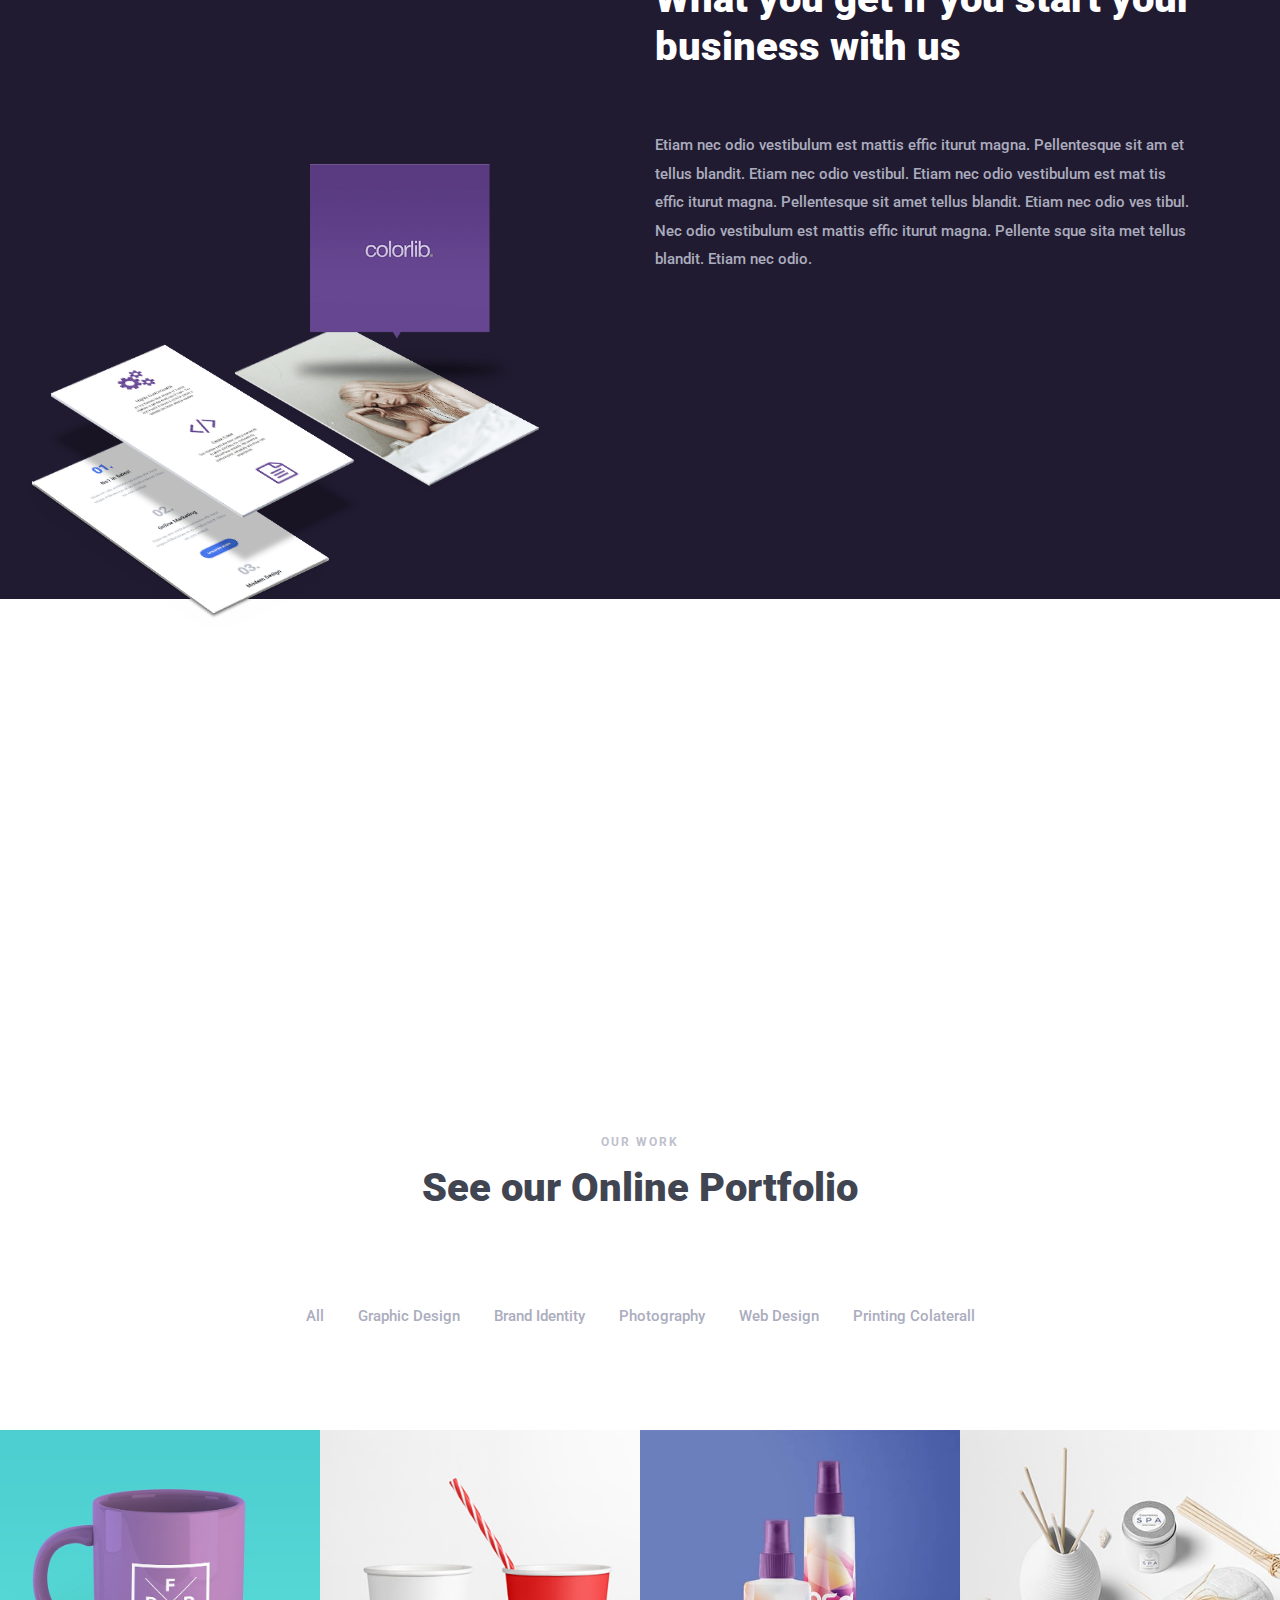
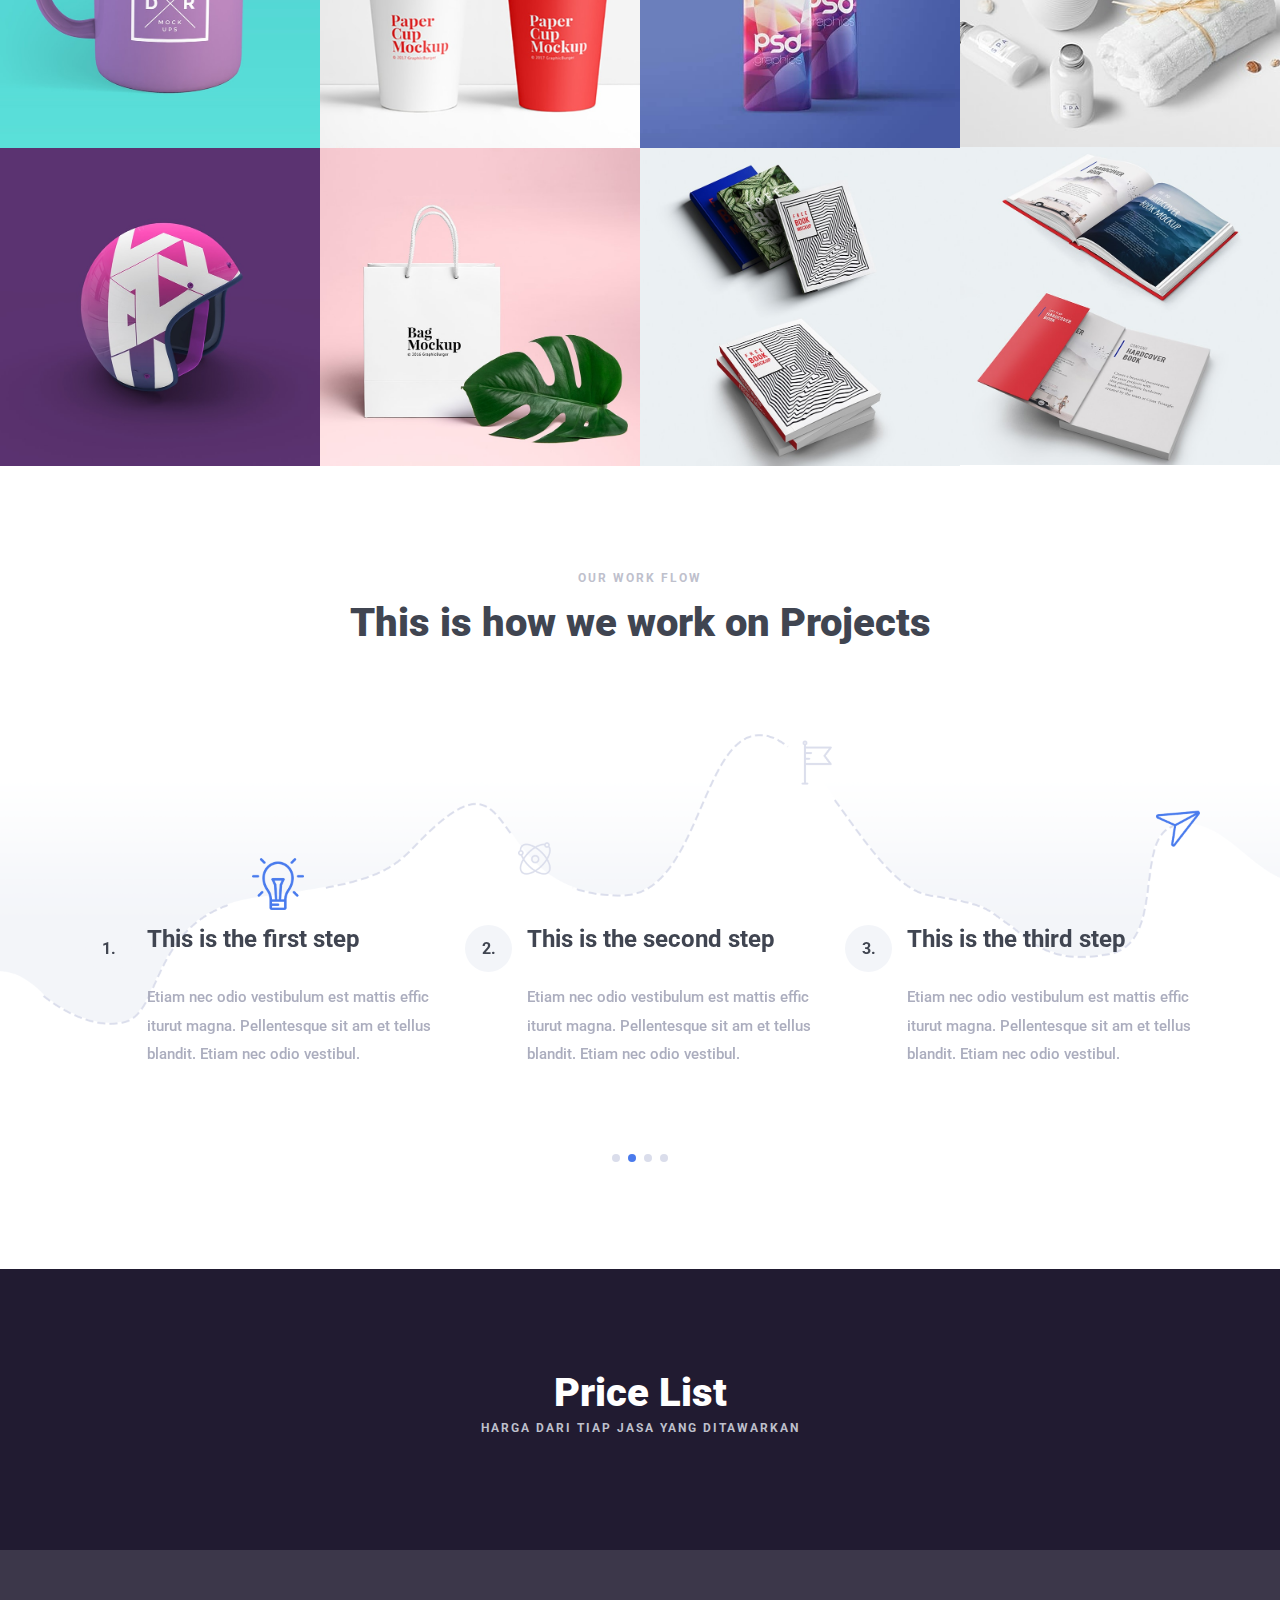
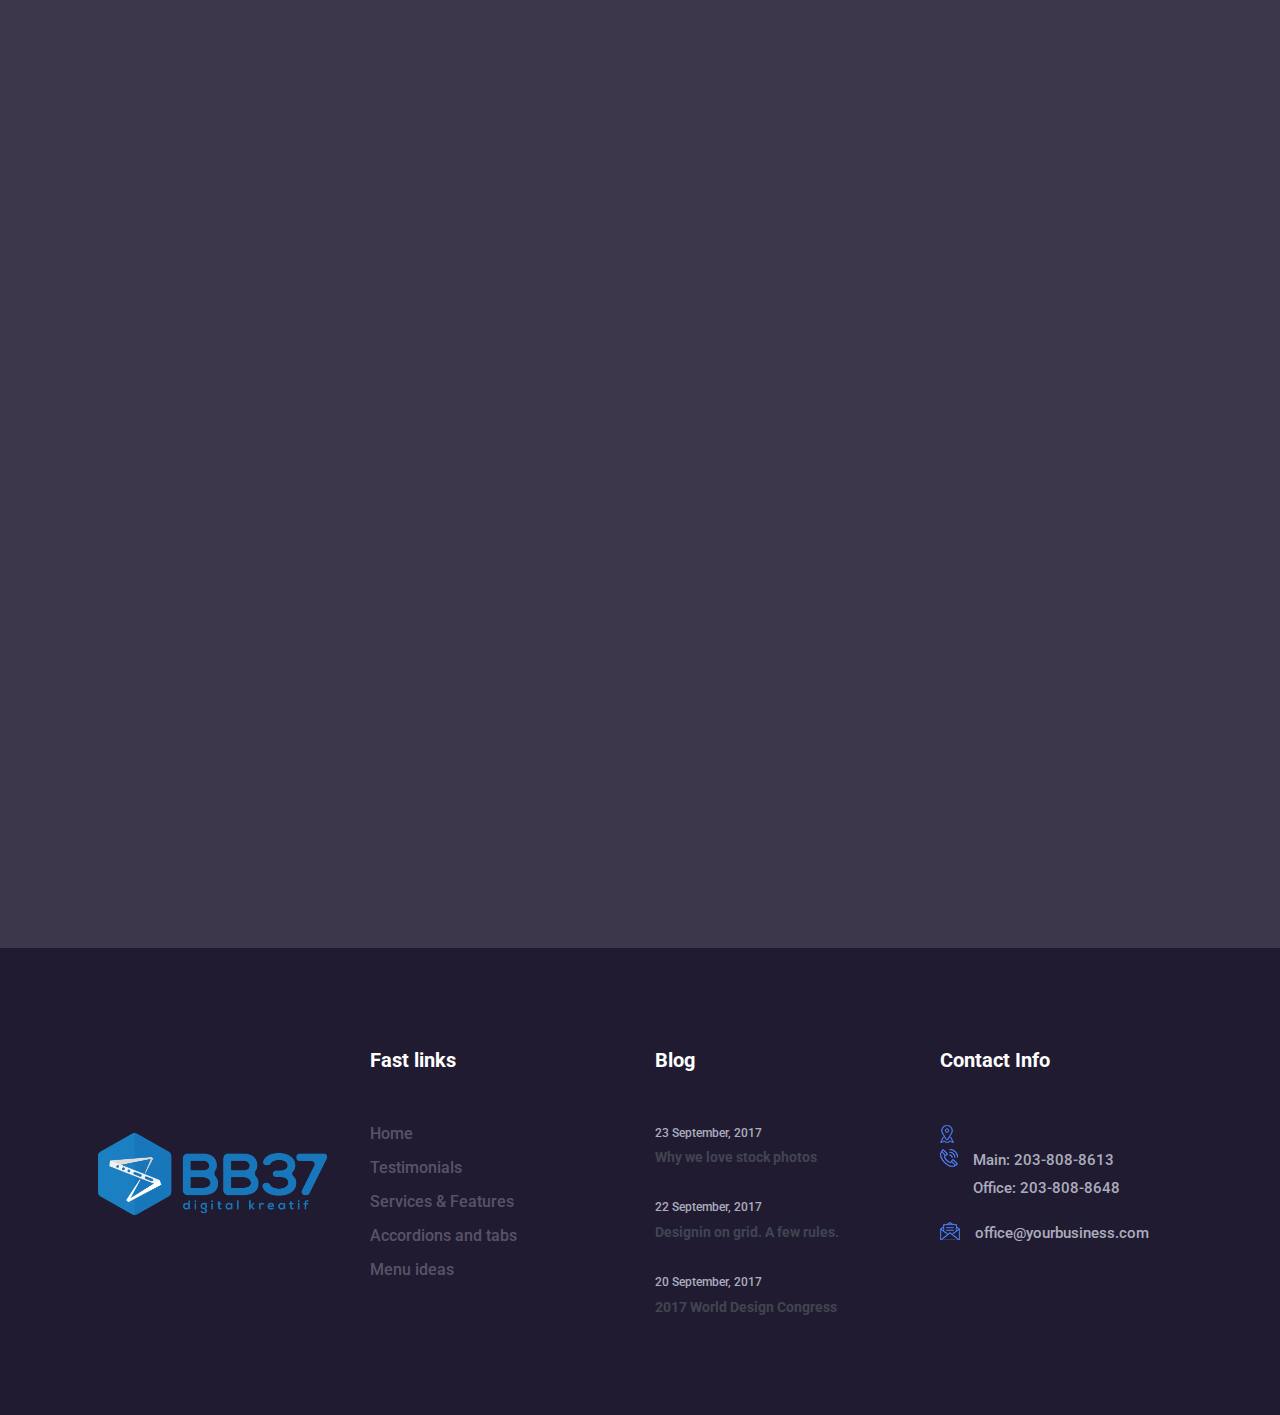
==== commit 0279ea6a: "Update index.html" ====
--- a/index.html
+++ b/index.html
@@ -600,7 +600,7 @@
                                 <div class="contact-icon">
                                     <img src="img/core-img/map.png" alt="">
                                 </div>
-                                <p>4127/ 5B-C Mislane Road, Gibraltar, UK</p>
+                                <p></p>
                             </div>
                             <div class="footer-single-contact-info d-flex">
                                 <div class="contact-icon">
@@ -619,33 +619,7 @@
                 </div>
             </div>
         </div>
-        <!-- Fotter Bottom Area -->
-        <div class="footer-bottom-area">
-            <div class="container h-100">
-                <div class="row h-100">
-                    <div class="col-12 h-100">
-                        <div class="footer-bottom-content h-100 d-md-flex justify-content-between align-items-center">
-                            <div class="copyright-text">
-                                <p><!-- Link back to Colorlib can't be removed. Template is licensed under CC BY 3.0. -->
-Copyright &copy;<script>document.write(new Date().getFullYear());</script> All rights reserved | This template is made with <i class="fa fa-heart-o" aria-hidden="true"></i> by <a href="https://colorlib.com" target="_blank">Colorlib</a>
-<!-- Link back to Colorlib can't be removed. Template is licensed under CC BY 3.0. -->
-</p>
-                            </div>
-                            <div class="footer-social-info">
-                                <a href="#"><i class="fa fa-pinterest" aria-hidden="true"></i></a>
-                                <a href="#"><i class="fa fa-facebook" aria-hidden="true"></i></a>
-                                <a href="#"><i class="fa fa-twitter" aria-hidden="true"></i></a>
-                                <a href="#"><i class="fa fa-dribbble" aria-hidden="true"></i></a>
-                                <a href="#"><i class="fa fa-behance" aria-hidden="true"></i></a>
-                                <a href="#"><i class="fa fa-linkedin" aria-hidden="true"></i></a>
-                            </div>
-                        </div>
-                    </div>
-                </div>
-            </div>
-        </div>
-    </footer>
-    <!-- ***** Footer Area End ***** -->
+       
 
     <!-- jQuery-2.2.4 js -->
     <script src="js/jquery-2.2.4.min.js"></script>
